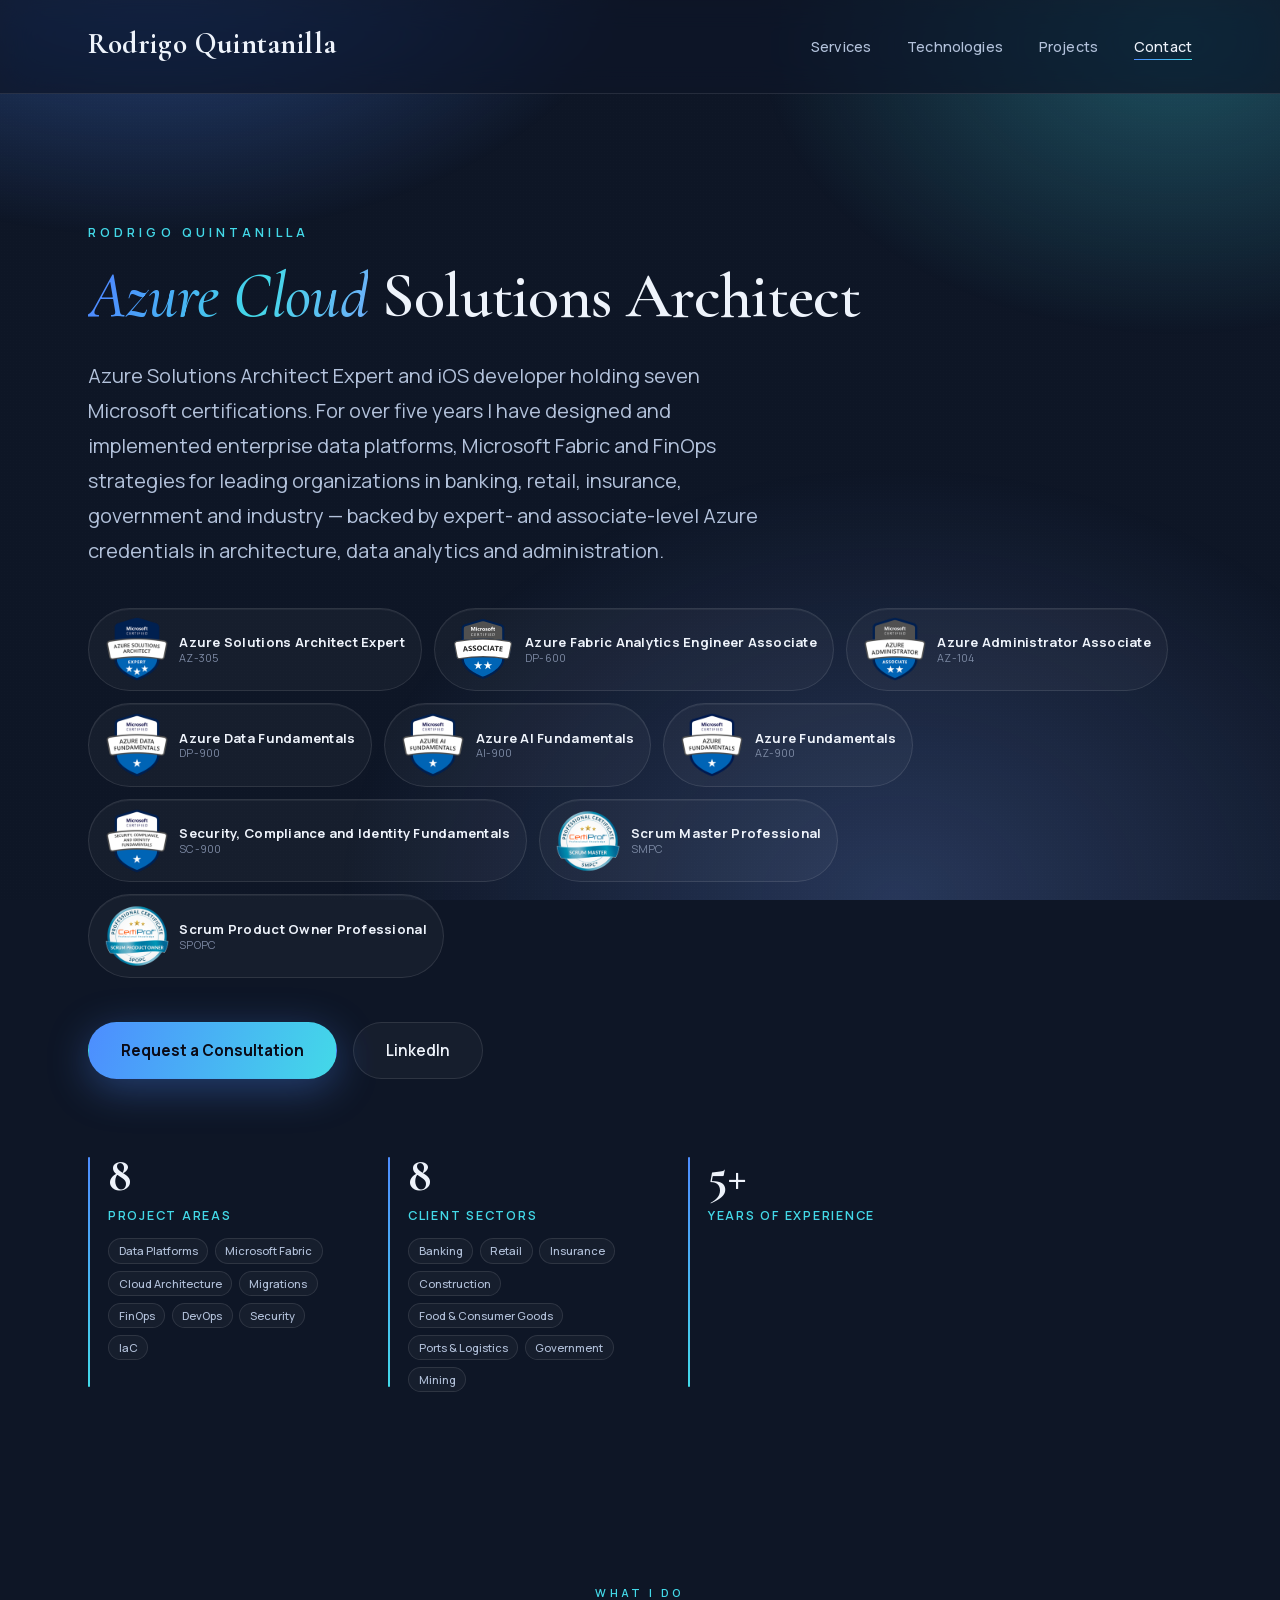
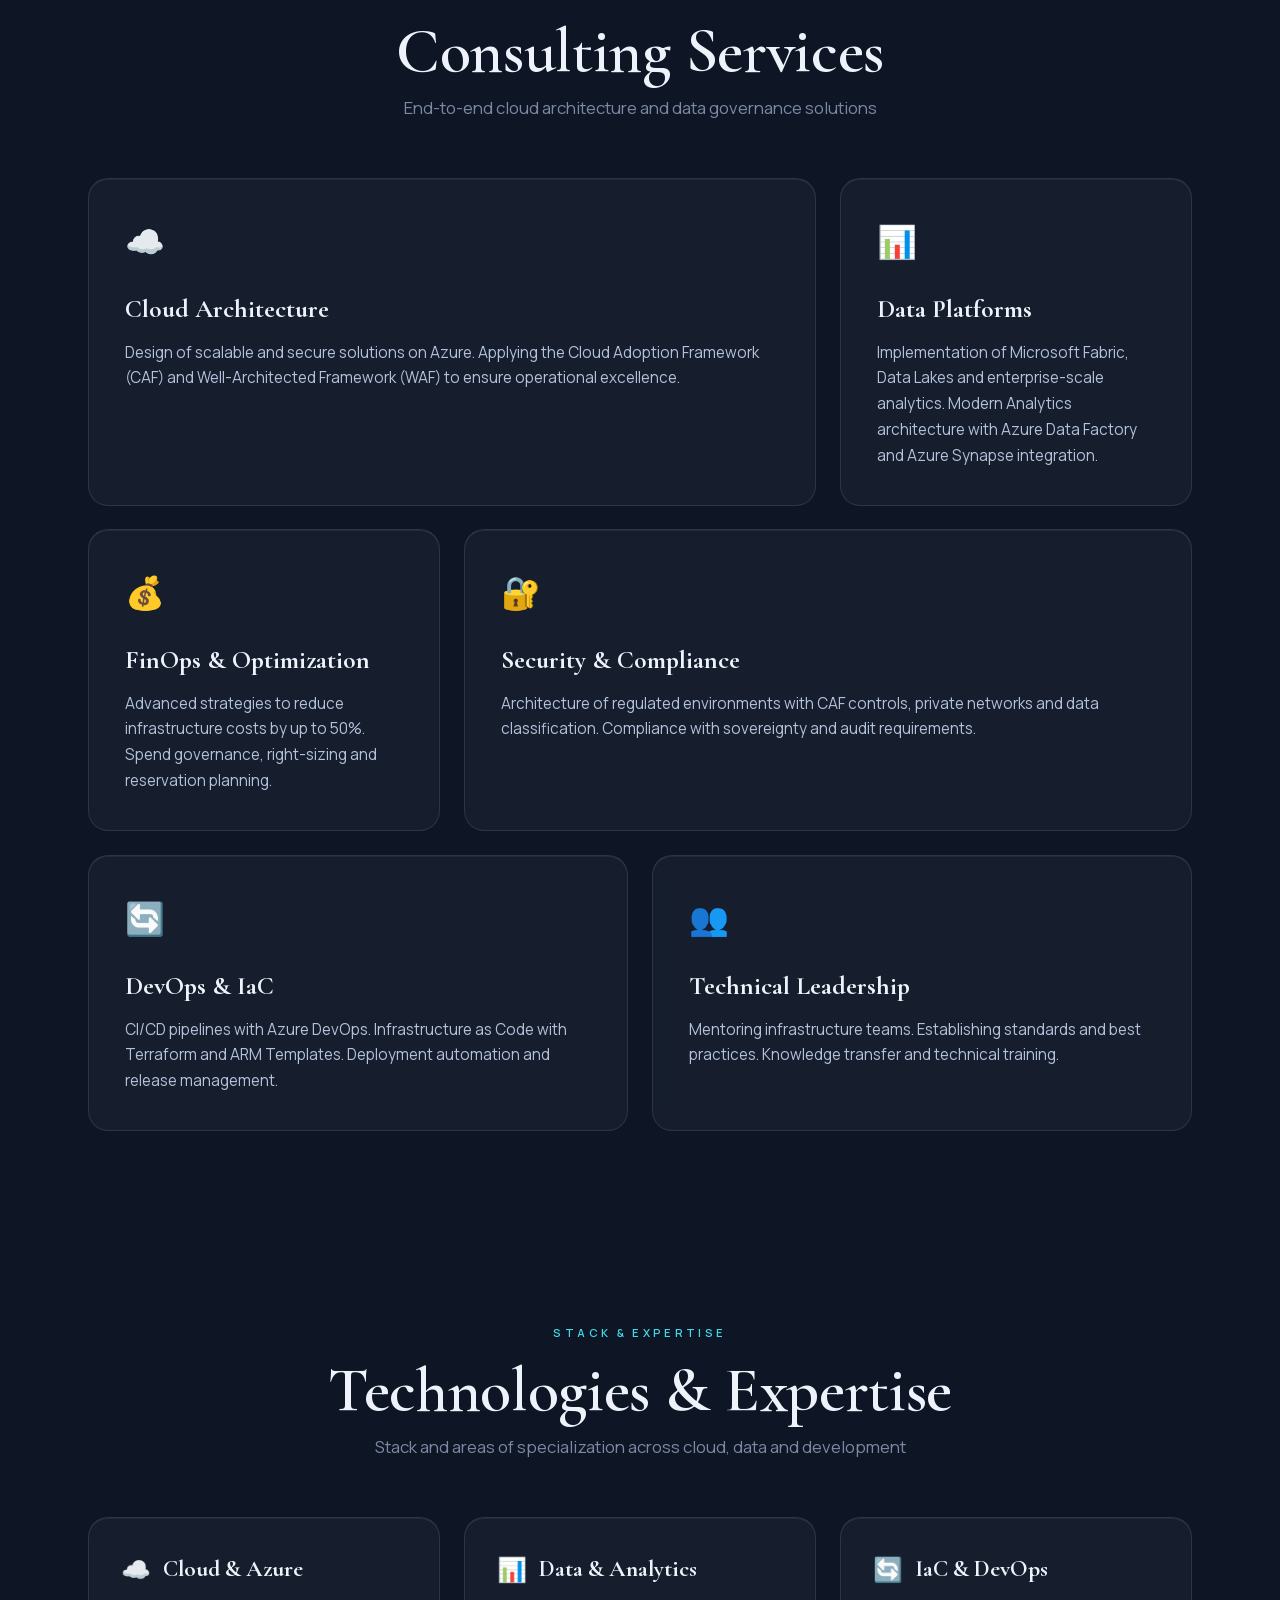
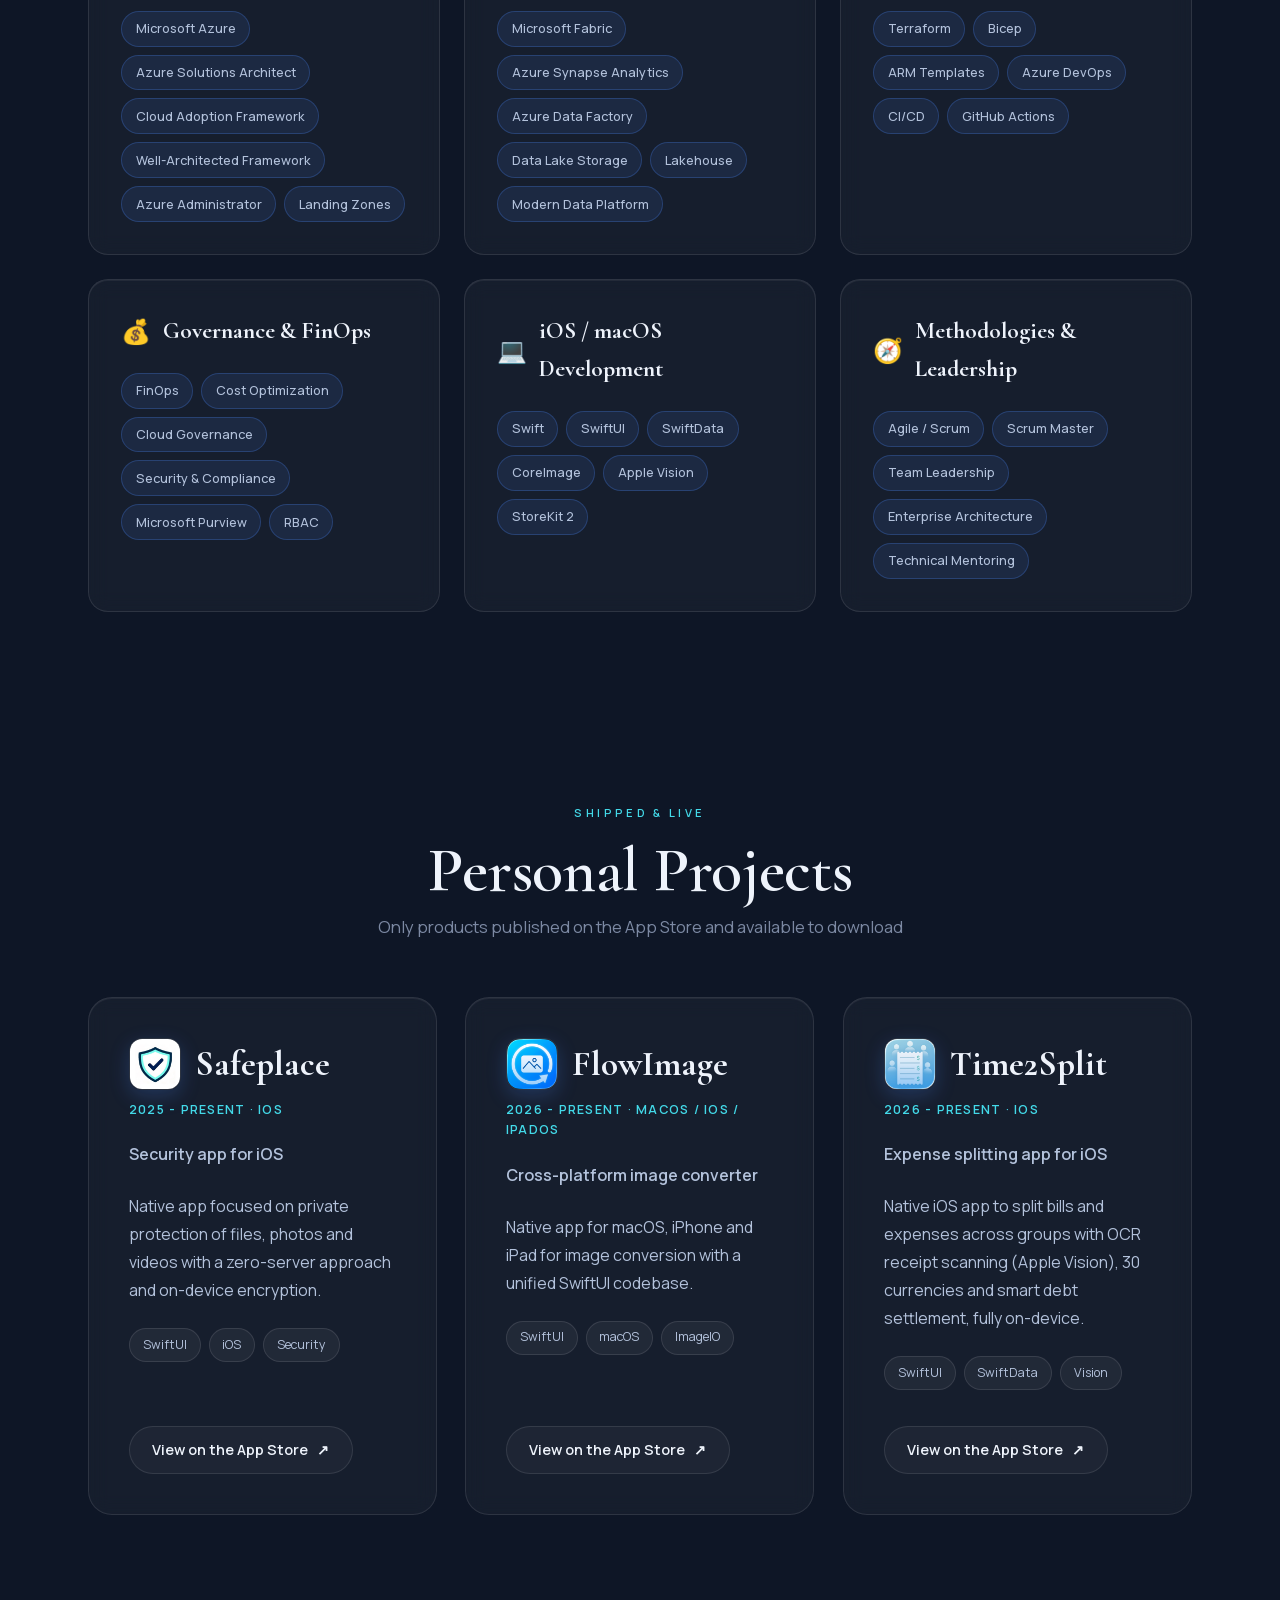
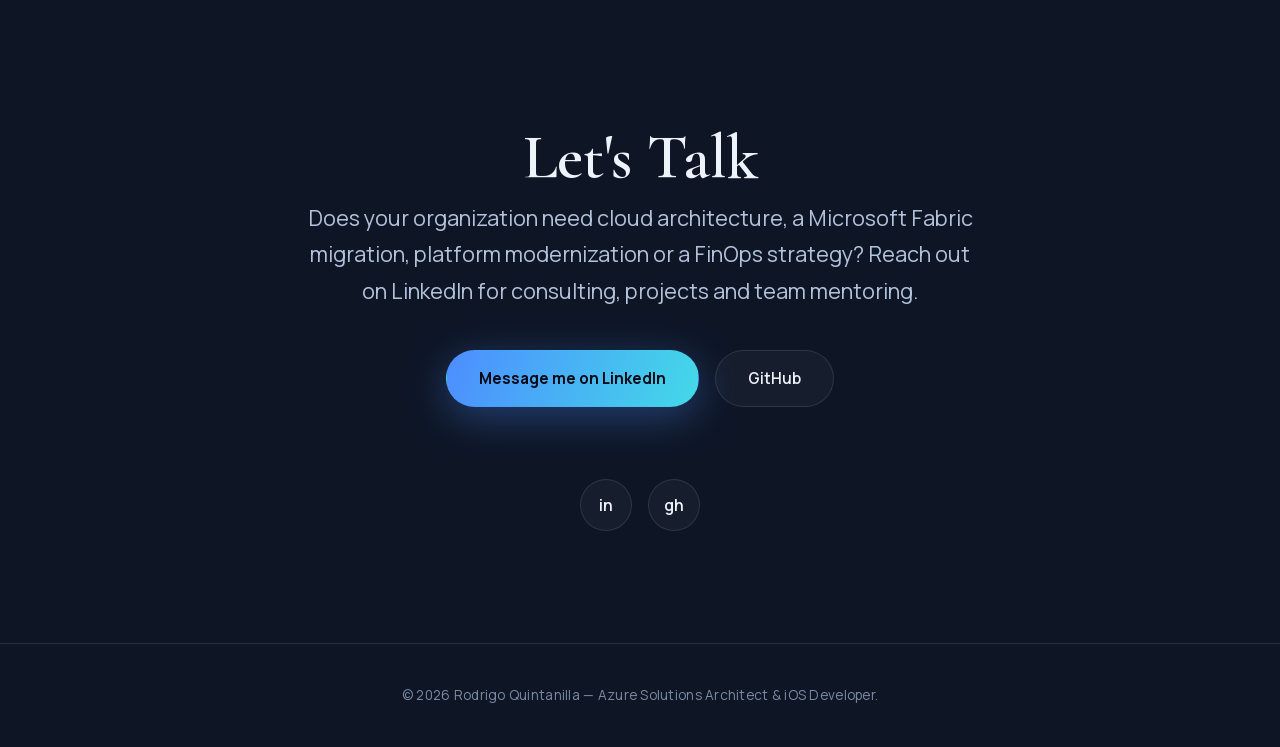
==== docs/index.html @ 4344b15f "Fase 0: sitio a docs/, canonical, OG/Twitter en inglés, favicon, theme-color, JSON-LD Person, robots" ====
<!DOCTYPE html>
<html lang="en">
<head>
    <meta charset="UTF-8">
    <meta name="viewport" content="width=device-width, initial-scale=1.0">
    <title>Rodrigo Quintanilla | Azure Solutions Architect &amp; iOS Developer</title>
    <meta name="description" content="Rodrigo Quintanilla — Azure Solutions Architect Expert. Enterprise data platforms, Microsoft Fabric migrations, FinOps and cloud governance for banking, retail, insurance and industry.">
    <meta name="author" content="Rodrigo Quintanilla">
    <meta name="robots" content="index, follow">
    <meta name="theme-color" content="#0e1626">
    <link rel="canonical" href="https://rodriqe.github.io/portfolio/">
    <link rel="icon" href="assets/img/favicon.svg" type="image/svg+xml">
    <link rel="apple-touch-icon" href="assets/img/apple-touch-icon.png">

    <!-- Open Graph / LinkedIn -->
    <meta property="og:type" content="profile">
    <meta property="og:url" content="https://rodriqe.github.io/portfolio/">
    <meta property="og:site_name" content="Rodrigo Quintanilla">
    <meta property="og:title" content="Rodrigo Quintanilla — Azure Solutions Architect &amp; iOS Developer">
    <meta property="og:description" content="Azure Solutions Architect Expert · Microsoft Fabric · FinOps. Enterprise data platforms and cloud strategy for banking, retail, insurance and industry.">
    <meta property="og:image" content="https://rodriqe.github.io/portfolio/assets/img/og-preview.jpg">
    <meta property="og:image:width" content="1200">
    <meta property="og:image:height" content="630">
    <meta property="og:image:alt" content="Rodrigo Quintanilla — Azure Solutions Architect">
    <meta property="og:locale" content="en_US">
    <meta property="og:locale:alternate" content="es_CL">

    <!-- Twitter / X -->
    <meta name="twitter:card" content="summary_large_image">
    <meta name="twitter:title" content="Rodrigo Quintanilla — Azure Solutions Architect &amp; iOS Developer">
    <meta name="twitter:description" content="Azure Solutions Architect Expert · Microsoft Fabric · FinOps.">
    <meta name="twitter:image" content="https://rodriqe.github.io/portfolio/assets/img/og-preview.jpg">

    <!-- Fuentes auto-hospedadas (sin dependencia de Google Fonts) -->
    <link rel="preload" href="assets/fonts/Manrope-400.woff2" as="font" type="font/woff2" crossorigin>
    <link rel="preload" href="assets/fonts/CormorantGaramond-600.woff2" as="font" type="font/woff2" crossorigin>
    <link rel="stylesheet" href="assets/css/fonts.css">
    <link rel="stylesheet" href="assets/css/styles.css">

    <script type="application/ld+json">
    {
      "@context": "https://schema.org",
      "@type": "Person",
      "name": "Rodrigo Quintanilla",
      "url": "https://rodriqe.github.io/portfolio/",
      "image": "https://rodriqe.github.io/portfolio/assets/img/og-preview.jpg",
      "jobTitle": "Azure Solutions Architect",
      "description": "Azure Solutions Architect Expert and iOS developer. Enterprise data platforms, Microsoft Fabric, FinOps and cloud governance.",
      "address": { "@type": "PostalAddress", "addressLocality": "Santiago", "addressCountry": "CL" },
      "knowsAbout": ["Microsoft Azure", "Microsoft Fabric", "Power BI", "FinOps", "Cloud Architecture", "Infrastructure as Code", "Swift", "SwiftUI"],
      "hasCredential": [
        { "@type": "EducationalOccupationalCredential", "name": "Microsoft Certified: Azure Solutions Architect Expert", "credentialCategory": "certification" },
        { "@type": "EducationalOccupationalCredential", "name": "Microsoft Certified: Fabric Analytics Engineer Associate", "credentialCategory": "certification" },
        { "@type": "EducationalOccupationalCredential", "name": "Microsoft Certified: Azure Administrator Associate", "credentialCategory": "certification" }
      ],
      "sameAs": [
        "https://www.linkedin.com/in/rigoqe/",
        "https://github.com/Rodriqe",
        "https://apps.apple.com/us/app/safeplace-vault/id6761115917",
        "https://apps.apple.com/us/app/flowimagemac/id6761324168",
        "https://apps.apple.com/us/app/time2split/id6761983454"
      ]
    }
    </script>
</head>
<body>
    <a href="#services" class="skip-link">Skip to main content</a>
    <!-- Navigation -->
    <header>
        <div class="container">
            <nav aria-label="Main navigation">
                <a href="#" class="logo">Rodrigo Quintanilla</a>
                <ul>
                    <li><a href="#services">Services</a></li>
                    <li><a href="#tech">Technologies</a></li>
                    <li><a href="#projects">Projects</a></li>
                    <li><a href="#contact">Contact</a></li>
                </ul>
            </nav>
        </div>
    </header>

    <!-- Hero Section -->
    <section class="hero">
        <div class="container hero-grid">
            <div class="hero-content fade-in">
                <p class="hero-eyebrow">Rodrigo Quintanilla</p>
                <h1>
                    <span class="highlight">Azure Cloud</span> Solutions Architect
                </h1>
                <p class="hero-description">
                    Azure Solutions Architect Expert and iOS developer holding <span id="certCount">seven</span> Microsoft certifications. For over five years I have designed and implemented enterprise data platforms, Microsoft Fabric and FinOps strategies for leading organizations in banking, retail, insurance, government and industry &mdash; backed by expert- and associate-level Azure credentials in architecture, data analytics and administration.
                </p>
                <div class="hero-certs" id="heroCerts" aria-label="Microsoft certifications">
                    <!-- Generado por JavaScript desde config.js -->
                </div>
                <div class="cta-buttons">
                    <a href="#contact" class="btn btn-primary">Request a Consultation</a>
                    <a href="https://www.linkedin.com/in/rigoqe/" class="btn btn-secondary" target="_blank" rel="noopener noreferrer">LinkedIn</a>
                </div>
                <div class="stats">
                    <div class="stat">
                        <div class="stat-number">8</div>
                        <div class="stat-label">Project Areas</div>
                        <div class="stat-chips">
                            <span>Data Platforms</span>
                            <span>Microsoft Fabric</span>
                            <span>Cloud Architecture</span>
                            <span>Migrations</span>
                            <span>FinOps</span>
                            <span>DevOps</span>
                            <span>Security</span>
                            <span>IaC</span>
                        </div>
                    </div>
                    <div class="stat">
                        <div class="stat-number">8</div>
                        <div class="stat-label">Client Sectors</div>
                        <div class="stat-chips">
                            <span>Banking</span>
                            <span>Retail</span>
                            <span>Insurance</span>
                            <span>Construction</span>
                            <span>Food &amp; Consumer Goods</span>
                            <span>Ports &amp; Logistics</span>
                            <span>Government</span>
                            <span>Mining</span>
                        </div>
                    </div>
                    <div class="stat">
                        <div class="stat-number">5+</div>
                        <div class="stat-label">Years of Experience</div>
                    </div>
                </div>
            </div>
        </div>
    </section>

    <!-- Services Section -->
    <section class="services" id="services">
        <div class="container">
            <span class="section-eyebrow">What I do</span>
            <h2 class="section-title">Consulting Services</h2>
            <p class="section-subtitle">End-to-end cloud architecture and data governance solutions</p>
            
            <div class="services-grid" id="servicesGrid">
                <!-- Generado por JavaScript desde config.json -->
            </div>
        </div>
    </section>

    <!-- Tech Stack Section -->
    <section class="tech" id="tech">
        <div class="container">
            <span class="section-eyebrow">Stack &amp; expertise</span>
            <h2 class="section-title">Technologies &amp; Expertise</h2>
            <p class="section-subtitle">Stack and areas of specialization across cloud, data and development</p>

            <div class="tech-grid" id="techGrid">
                <!-- Generado por JavaScript desde config.js -->
            </div>
        </div>
    </section>

    <!-- Projects Section -->
    <section class="projects" id="projects">
        <div class="container">
            <span class="section-eyebrow">Shipped &amp; live</span>
            <h2 class="section-title">Personal Projects</h2>
            <p class="section-subtitle">Only products published on the App Store and available to download</p>
            
            <div class="projects-grid" id="projectsGrid">
                <!-- Generado por JavaScript desde config.json -->
            </div>
        </div>
    </section>

    <!-- Contact Section -->
    <section class="contact" id="contact">
        <div class="container">
            <div class="contact-content fade-in">
                <h2 class="section-title">Let's Talk</h2>
                <p>
                    Does your organization need cloud architecture, a Microsoft Fabric migration, platform modernization or a FinOps strategy? Reach out on LinkedIn for consulting, projects and team mentoring.
                </p>
                <div class="cta-buttons contact-actions">
                    <a href="https://www.linkedin.com/in/rigoqe/" class="btn btn-primary" target="_blank" rel="noopener noreferrer">Message me on LinkedIn</a>
                    <a href="https://github.com/Rodriqe" class="btn btn-secondary" target="_blank" rel="noopener noreferrer">GitHub</a>
                </div>
                <div class="social-links">
                    <a href="https://www.linkedin.com/in/rigoqe/" class="social-link" title="LinkedIn" aria-label="LinkedIn profile" target="_blank" rel="noopener noreferrer">in</a>
                    <a href="https://github.com/Rodriqe" class="social-link" title="GitHub" aria-label="GitHub profile" target="_blank" rel="noopener noreferrer">gh</a>
                </div>
            </div>
        </div>
    </section>

    <!-- Footer -->
    <footer>
        <div class="container">
            <p>&copy; 2026 Rodrigo Quintanilla — Azure Solutions Architect &amp; iOS Developer.</p>
        </div>
    </footer>

    <script src="assets/js/config.js"></script>
    <script src="assets/js/main.js"></script>
</body>
</html>
---- docs/assets/css/fonts.css ----
/* Fuentes auto-hospedadas (subset latin) — generadas desde Google Fonts */
@font-face{font-family:'Cormorant Garamond';font-style:normal;font-weight:400;font-display:swap;src:url('../fonts/CormorantGaramond-400.woff2') format('woff2');unicode-range:U+0000-00FF,U+0131,U+0152-0153,U+02BB-02BC,U+02C6,U+02DA,U+02DC,U+0304,U+0308,U+0329,U+2000-206F,U+20AC,U+2122,U+2191,U+2193,U+2212,U+2215,U+FEFF,U+FFFD;}
@font-face{font-family:'Cormorant Garamond';font-style:normal;font-weight:500;font-display:swap;src:url('../fonts/CormorantGaramond-500.woff2') format('woff2');unicode-range:U+0000-00FF,U+0131,U+0152-0153,U+02BB-02BC,U+02C6,U+02DA,U+02DC,U+0304,U+0308,U+0329,U+2000-206F,U+20AC,U+2122,U+2191,U+2193,U+2212,U+2215,U+FEFF,U+FFFD;}
@font-face{font-family:'Cormorant Garamond';font-style:normal;font-weight:600;font-display:swap;src:url('../fonts/CormorantGaramond-600.woff2') format('woff2');unicode-range:U+0000-00FF,U+0131,U+0152-0153,U+02BB-02BC,U+02C6,U+02DA,U+02DC,U+0304,U+0308,U+0329,U+2000-206F,U+20AC,U+2122,U+2191,U+2193,U+2212,U+2215,U+FEFF,U+FFFD;}
@font-face{font-family:'Cormorant Garamond';font-style:normal;font-weight:700;font-display:swap;src:url('../fonts/CormorantGaramond-700.woff2') format('woff2');unicode-range:U+0000-00FF,U+0131,U+0152-0153,U+02BB-02BC,U+02C6,U+02DA,U+02DC,U+0304,U+0308,U+0329,U+2000-206F,U+20AC,U+2122,U+2191,U+2193,U+2212,U+2215,U+FEFF,U+FFFD;}
@font-face{font-family:'Manrope';font-style:normal;font-weight:400;font-display:swap;src:url('../fonts/Manrope-400.woff2') format('woff2');unicode-range:U+0000-00FF,U+0131,U+0152-0153,U+02BB-02BC,U+02C6,U+02DA,U+02DC,U+0304,U+0308,U+0329,U+2000-206F,U+20AC,U+2122,U+2191,U+2193,U+2212,U+2215,U+FEFF,U+FFFD;}
@font-face{font-family:'Manrope';font-style:normal;font-weight:500;font-display:swap;src:url('../fonts/Manrope-500.woff2') format('woff2');unicode-range:U+0000-00FF,U+0131,U+0152-0153,U+02BB-02BC,U+02C6,U+02DA,U+02DC,U+0304,U+0308,U+0329,U+2000-206F,U+20AC,U+2122,U+2191,U+2193,U+2212,U+2215,U+FEFF,U+FFFD;}
@font-face{font-family:'Manrope';font-style:normal;font-weight:600;font-display:swap;src:url('../fonts/Manrope-600.woff2') format('woff2');unicode-range:U+0000-00FF,U+0131,U+0152-0153,U+02BB-02BC,U+02C6,U+02DA,U+02DC,U+0304,U+0308,U+0329,U+2000-206F,U+20AC,U+2122,U+2191,U+2193,U+2212,U+2215,U+FEFF,U+FFFD;}
@font-face{font-family:'Manrope';font-style:normal;font-weight:700;font-display:swap;src:url('../fonts/Manrope-700.woff2') format('woff2');unicode-range:U+0000-00FF,U+0131,U+0152-0153,U+02BB-02BC,U+02C6,U+02DA,U+02DC,U+0304,U+0308,U+0329,U+2000-206F,U+20AC,U+2122,U+2191,U+2193,U+2212,U+2215,U+FEFF,U+FFFD;}
@font-face{font-family:'Cormorant Garamond';font-style:italic;font-weight:500;font-display:swap;src:url('../fonts/CormorantGaramond-500-italic.woff2') format('woff2');unicode-range:U+0000-00FF,U+0131,U+0152-0153,U+02BB-02BC,U+02C6,U+02DA,U+02DC,U+0304,U+0308,U+0329,U+2000-206F,U+20AC,U+2122,U+2191,U+2193,U+2212,U+2215,U+FEFF,U+FFFD;}
---- docs/assets/css/styles.css ----
/* ============================================
   REFINED DARK · "AURORA" — Portfolio
   Deep near-black · elegant serif display · aurora gradients
   ============================================ */

:root {
    --bg: #0e1626;
    --bg-2: #16243d;
    --surface: rgba(255, 255, 255, 0.035);
    --surface-2: rgba(255, 255, 255, 0.06);
    --border: rgba(255, 255, 255, 0.10);
    --border-glow: rgba(77, 141, 255, 0.45);

    --text: #eef3fb;
    --text-soft: #b3c2db;
    --muted: #7c89a3;

    --violet: #4d8dff;
    --cyan: #43d9e8;
    --magenta: #7aa2ff;

    --maxw: 1160px;
}

* {
    margin: 0;
    padding: 0;
    box-sizing: border-box;
}

html {
    scroll-behavior: smooth;
}

body {
    font-family: 'Manrope', 'Segoe UI', sans-serif;
    background: var(--bg);
    color: var(--text);
    line-height: 1.65;
    overflow-x: hidden;
    -webkit-font-smoothing: antialiased;
    text-rendering: optimizeLegibility;
}

/* Aurora atmosphere */
body::before {
    content: '';
    position: fixed;
    inset: 0;
    z-index: 0;
    pointer-events: none;
    background:
        radial-gradient(800px 500px at 12% -8%, color-mix(in srgb, var(--violet) 45%, transparent), transparent 62%),
        radial-gradient(700px 500px at 92% 4%, color-mix(in srgb, var(--cyan) 30%, transparent), transparent 60%),
        radial-gradient(900px 700px at 70% 100%, color-mix(in srgb, var(--magenta) 24%, transparent), transparent 62%);
}

body::after {
    content: '';
    position: fixed;
    inset: 0;
    z-index: 0;
    pointer-events: none;
    opacity: 0.5;
    background-image: radial-gradient(rgba(255, 255, 255, 0.025) 0.5px, transparent 0.5px);
    background-size: 3px 3px;
}

.container {
    position: relative;
    z-index: 2;
    max-width: var(--maxw);
    margin: 0 auto;
    padding: 0 28px;
}

::selection {
    background: color-mix(in srgb, var(--violet) 40%, transparent);
    color: #fff;
}

.skip-link {
    position: absolute;
    top: -56px;
    left: 16px;
    z-index: 200;
    background: var(--text);
    color: var(--bg);
    padding: 12px 16px;
    border-radius: 8px;
    text-decoration: none;
    font-weight: 700;
    font-size: 0.85rem;
}

.skip-link:focus {
    top: 16px;
}

:focus-visible {
    outline: 2px solid var(--cyan);
    outline-offset: 3px;
}

/* ============================================
   HEADER & NAVIGATION
   ============================================ */

header {
    position: sticky;
    top: 0;
    z-index: 100;
    background: color-mix(in srgb, var(--bg) 72%, transparent);
    -webkit-backdrop-filter: blur(16px) saturate(140%);
    backdrop-filter: blur(16px) saturate(140%);
    border-bottom: 1px solid var(--border);
}

nav {
    display: flex;
    justify-content: space-between;
    align-items: center;
    flex-wrap: wrap;
    gap: 0.75rem 2rem;
    padding: 1.25rem 0;
}

.logo {
    font-family: 'Cormorant Garamond', Georgia, serif;
    font-size: 1.85rem;
    font-weight: 700;
    color: var(--text);
    text-decoration: none;
    letter-spacing: 0.02em;
}

nav ul {
    display: flex;
    flex-wrap: wrap;
    list-style: none;
    gap: 2.25rem;
}

nav a {
    color: var(--text-soft);
    text-decoration: none;
    font-size: 0.9rem;
    font-weight: 500;
    letter-spacing: 0.01em;
    transition: color 0.25s ease;
    position: relative;
    padding-bottom: 4px;
}

nav a::after {
    content: '';
    position: absolute;
    left: 0;
    bottom: 0;
    width: 0;
    height: 1.5px;
    background: linear-gradient(90deg, var(--violet), var(--cyan));
    transition: width 0.3s ease;
}

nav a:hover {
    color: var(--text);
}

nav a:hover::after {
    width: 100%;
}

/* ============================================
   HERO SECTION
   ============================================ */

.hero {
    padding: 8rem 0 6rem;
}

.hero-grid {
    display: grid;
    grid-template-columns: 1fr;
    gap: 3rem;
}

.hero-content h1 {
    font-family: 'Cormorant Garamond', Georgia, serif;
    font-size: clamp(2rem, 5vw, 4rem);
    line-height: 1.04;
    margin-bottom: 1.75rem;
    font-weight: 600;
    letter-spacing: -0.01em;
    text-wrap: balance;
}

.hero-eyebrow {
    font-family: 'Manrope', sans-serif;
    font-size: 0.8rem;
    font-weight: 600;
    letter-spacing: 0.32em;
    text-transform: uppercase;
    color: var(--cyan);
    margin-bottom: 1.25rem;
}

.hero-content h1 .highlight {
    font-style: italic;
    font-weight: 500;
    background: linear-gradient(110deg, var(--violet) 10%, var(--cyan) 60%, var(--magenta) 110%);
    -webkit-background-clip: text;
    -webkit-text-fill-color: transparent;
    background-clip: text;
}

.hero-description {
    font-size: clamp(1.05rem, 1.8vw, 1.25rem);
    color: var(--text-soft);
    margin-bottom: 2.5rem;
    line-height: 1.75;
    max-width: 58ch;
    font-weight: 400;
}

.cta-buttons {
    display: flex;
    gap: 1rem;
    margin-bottom: 4.5rem;
    flex-wrap: wrap;
}

.btn {
    padding: 0.95rem 2rem;
    border-radius: 999px;
    text-decoration: none;
    font-weight: 600;
    font-size: 0.95rem;
    cursor: pointer;
    transition: all 0.3s ease;
    display: inline-flex;
    align-items: center;
    gap: 0.5rem;
    border: 1px solid transparent;
}

.btn-primary {
    background: linear-gradient(110deg, var(--violet), var(--cyan));
    color: #0a0a16;
    font-weight: 700;
    box-shadow: 0 10px 40px color-mix(in srgb, var(--violet) 35%, transparent);
}

.btn-primary:hover {
    transform: translateY(-2px);
    box-shadow: 0 14px 50px color-mix(in srgb, var(--cyan) 40%, transparent);
}

.btn:active {
    transform: translateY(0) scale(0.97);
}

.btn-secondary {
    background: var(--surface);
    border-color: var(--border);
    color: var(--text);
    -webkit-backdrop-filter: blur(8px);
    backdrop-filter: blur(8px);
}

.btn-secondary:hover {
    border-color: var(--border-glow);
    background: var(--surface-2);
    transform: translateY(-2px);
}

.stats {
    display: grid;
    grid-template-columns: repeat(3, minmax(0, 260px));
    gap: 2.5rem;
}

.stat {
    position: relative;
    padding-left: 1.25rem;
}

.stat::before {
    content: '';
    position: absolute;
    left: 0;
    top: 0.35rem;
    bottom: 0.35rem;
    width: 2px;
    border-radius: 2px;
    background: linear-gradient(var(--violet), var(--cyan));
}

.stat-number {
    font-family: 'Cormorant Garamond', Georgia, serif;
    font-size: 3rem;
    font-weight: 700;
    color: var(--text);
    line-height: 1;
    margin-bottom: 0.4rem;
}

.stat-label {
    font-size: 0.78rem;
    font-weight: 600;
    text-transform: uppercase;
    letter-spacing: 0.14em;
    color: var(--cyan);
    margin-bottom: 0.75rem;
}

.stat-chips {
    display: flex;
    flex-wrap: wrap;
    gap: 0.4rem;
}

.stat-chips span {
    font-size: 0.7rem;
    font-weight: 500;
    color: var(--text-soft);
    padding: 0.25rem 0.6rem;
    background: var(--surface);
    border: 1px solid var(--border);
    border-radius: 999px;
    line-height: 1.4;
    white-space: nowrap;
}

/* ============================================
   SECTION TITLES
   ============================================ */

.section-title {
    font-family: 'Cormorant Garamond', Georgia, serif;
    font-size: clamp(2.4rem, 5.5vw, 4rem);
    font-weight: 600;
    letter-spacing: -0.005em;
    line-height: 1.05;
    margin-bottom: 0.6rem;
    text-align: center;
}

.section-subtitle {
    text-align: center;
    color: var(--muted);
    margin-bottom: 3.5rem;
    font-size: 1.05rem;
    max-width: 56ch;
    margin-left: auto;
    margin-right: auto;
}

/* ============================================
   SERVICES SECTION
   ============================================ */

.services {
    padding: 6rem 0;
}

.services-grid {
    display: grid;
    grid-template-columns: repeat(auto-fit, minmax(300px, 1fr));
    gap: 1.5rem;
}

/* Asymmetric bento on wide screens — breaks the generic 3-column grid */
@media (min-width: 992px) {
    .services-grid {
        grid-template-columns: repeat(6, 1fr);
    }

    .service-card {
        grid-column: span 3;
    }

    .service-card:nth-child(1) {
        grid-column: span 4;
    }

    .service-card:nth-child(2) {
        grid-column: span 2;
    }

    .service-card:nth-child(3) {
        grid-column: span 2;
    }

    .service-card:nth-child(4) {
        grid-column: span 4;
    }

    .service-card:nth-child(5) {
        grid-column: span 3;
    }

    .service-card:nth-child(6) {
        grid-column: span 3;
    }
}

.service-card {
    position: relative;
    background: var(--surface);
    border: 1px solid var(--border);
    border-radius: 1.25rem;
    padding: 2.25rem;
    -webkit-backdrop-filter: blur(10px);
    backdrop-filter: blur(10px);
    transition: all 0.35s ease;
    overflow: hidden;
}

.service-card::before {
    content: '';
    position: absolute;
    inset: 0;
    border-radius: inherit;
    padding: 1px;
    background: linear-gradient(140deg, color-mix(in srgb, var(--violet) 50%, transparent), transparent 40%, transparent 60%, color-mix(in srgb, var(--cyan) 40%, transparent));
    -webkit-mask: linear-gradient(#000 0 0) content-box, linear-gradient(#000 0 0);
    mask: linear-gradient(#000 0 0) content-box, linear-gradient(#000 0 0);
    -webkit-mask-composite: xor;
    mask-composite: exclude;
    opacity: 0;
    transition: opacity 0.35s ease;
}

.service-card:hover {
    transform: translateY(-6px);
    background: var(--surface-2);
}

.service-card:hover::before {
    opacity: 1;
}

.service-icon {
    font-size: 2rem;
    margin-bottom: 1.25rem;
}

.service-card h3 {
    font-family: 'Cormorant Garamond', Georgia, serif;
    font-size: 1.6rem;
    font-weight: 700;
    margin-bottom: 0.6rem;
}

.service-card p {
    color: var(--text-soft);
    font-size: 0.95rem;
    line-height: 1.7;
}

/* ============================================
   TECH STACK SECTION
   ============================================ */

.tech {
    padding: 6rem 0;
}

.tech-grid {
    display: grid;
    grid-template-columns: repeat(auto-fit, minmax(300px, 1fr));
    gap: 1.5rem;
}

.tech-card {
    background: var(--surface);
    border: 1px solid var(--border);
    border-radius: 1.25rem;
    padding: 2rem;
    -webkit-backdrop-filter: blur(10px);
    backdrop-filter: blur(10px);
    transition: all 0.35s ease;
}

.tech-card:hover {
    border-color: var(--border-glow);
    transform: translateY(-4px);
}

.tech-card-header {
    display: flex;
    align-items: center;
    gap: 0.75rem;
    margin-bottom: 1.4rem;
}

.tech-icon {
    font-size: 1.5rem;
    line-height: 1;
}

.tech-card-header h3 {
    font-family: 'Cormorant Garamond', Georgia, serif;
    font-size: 1.45rem;
    font-weight: 700;
    color: var(--text);
}

.tech-pills {
    display: flex;
    flex-wrap: wrap;
    gap: 0.5rem;
}

.tech-pill {
    background: color-mix(in srgb, var(--violet) 10%, transparent);
    color: var(--text-soft);
    padding: 0.4rem 0.85rem;
    border-radius: 999px;
    font-size: 0.8rem;
    font-weight: 500;
    border: 1px solid color-mix(in srgb, var(--violet) 25%, transparent);
    transition: all 0.25s ease;
}

.tech-pill:hover {
    background: color-mix(in srgb, var(--cyan) 14%, transparent);
    border-color: color-mix(in srgb, var(--cyan) 40%, transparent);
    color: var(--text);
}

/* ============================================
   PROJECTS SECTION
   ============================================ */

.projects {
    padding: 6rem 0;
}

.projects-grid {
    display: grid;
    grid-template-columns: repeat(auto-fit, minmax(340px, 1fr));
    gap: 1.75rem;
}

.project-card {
    position: relative;
    display: flex;
    flex-direction: column;
    background: var(--surface);
    border: 1px solid var(--border);
    border-radius: 1.5rem;
    padding: 2.5rem;
    -webkit-backdrop-filter: blur(10px);
    backdrop-filter: blur(10px);
    transition: all 0.35s ease;
    overflow: hidden;
}

.project-card::after {
    content: '';
    position: absolute;
    top: -40%;
    right: -30%;
    width: 320px;
    height: 320px;
    background: radial-gradient(circle, color-mix(in srgb, var(--violet) 18%, transparent), transparent 65%);
    opacity: 0;
    transition: opacity 0.4s ease;
    pointer-events: none;
}

.project-card:hover {
    transform: translateY(-6px);
    border-color: var(--border-glow);
}

.project-card:hover::after {
    opacity: 1;
}

.project-header {
    position: relative;
    z-index: 1;
    margin-bottom: 0.6rem;
    display: flex;
    align-items: center;
    gap: 0.85rem;
}

.project-icon {
    width: 52px;
    height: 52px;
    border-radius: 13px;
    flex-shrink: 0;
    object-fit: cover;
    border: 1px solid var(--border);
    box-shadow: 0 6px 20px color-mix(in srgb, var(--violet) 22%, transparent);
}

.project-header h3 {
    font-family: 'Cormorant Garamond', Georgia, serif;
    font-size: 2.2rem;
    font-weight: 700;
    line-height: 1.05;
    margin-bottom: 0;
}

.project-header p {
    color: var(--text-soft);
    font-size: 1rem;
}

.project-meta {
    position: relative;
    z-index: 1;
    font-size: 0.78rem;
    text-transform: uppercase;
    letter-spacing: 0.1em;
    color: var(--cyan);
    margin-bottom: 1.25rem;
    font-weight: 600;
}

.project-body {
    position: relative;
    z-index: 1;
    display: flex;
    flex-direction: column;
    flex: 1;
}

.project-subtitle {
    color: var(--text);
    font-size: 1.02rem;
    font-weight: 600;
    margin-bottom: 0.6rem;
}

.project-body p {
    color: var(--text-soft);
    font-size: 1rem;
    line-height: 1.75;
    margin-bottom: 1.5rem;
}

.project-tags {
    display: flex;
    flex-wrap: wrap;
    gap: 0.5rem;
    margin-bottom: 1.75rem;
}

.tag {
    background: rgba(255, 255, 255, 0.05);
    color: var(--text-soft);
    padding: 0.35rem 0.8rem;
    border-radius: 999px;
    font-size: 0.78rem;
    border: 1px solid var(--border);
}

.project-actions {
    margin-top: auto;
    padding-top: 0.5rem;
}

.project-link {
    display: inline-flex;
    align-items: center;
    gap: 0.55rem;
    font-size: 0.9rem;
    font-weight: 600;
    color: var(--text);
    text-decoration: none;
    padding: 0.7rem 1.4rem;
    border-radius: 999px;
    border: 1px solid var(--border);
    background: var(--surface);
    transition: all 0.3s ease;
}

.project-link::after {
    content: '\2197';
    transition: transform 0.25s ease;
}

.project-link:hover {
    border-color: var(--cyan);
    background: color-mix(in srgb, var(--cyan) 10%, transparent);
    color: var(--cyan);
}

.project-link:hover::after {
    transform: translate(2px, -2px);
}

/* ============================================
   HERO CERTIFICATIONS (badges)
   ============================================ */

.hero-certs {
    display: flex;
    flex-wrap: wrap;
    gap: 0.75rem;
    margin-bottom: 2.75rem;
}

.cert-chip {
    display: inline-flex;
    align-items: center;
    gap: 0.65rem;
    padding: 0.55rem 1rem;
    background: var(--surface);
    border: 1px solid var(--border);
    border-radius: 999px;
    -webkit-backdrop-filter: blur(8px);
    backdrop-filter: blur(8px);
    transition: all 0.3s ease;
}

.cert-chip:hover {
    transform: translateY(-2px);
    border-color: var(--border-glow);
    background: var(--surface-2);
}

.cert-chip-icon {
    font-size: 1.3rem;
    line-height: 1;
}

.cert-chip-badge {
    width: 64px;
    height: 64px;
    object-fit: contain;
    flex-shrink: 0;
    display: block;
}

.cert-chip-text {
    display: flex;
    flex-direction: column;
    line-height: 1.2;
}

.cert-chip-text strong {
    font-size: 0.82rem;
    font-weight: 700;
    color: var(--text);
    letter-spacing: 0.02em;
}

.cert-chip-text small {
    font-size: 0.68rem;
    color: var(--muted);
    letter-spacing: 0.01em;
}

/* ============================================
   CONTACT SECTION
   ============================================ */

.contact {
    padding: 7rem 0;
    text-align: center;
}

.contact-content {
    max-width: 680px;
    margin: 0 auto;
}

.contact-content p {
    font-size: clamp(1.1rem, 2vw, 1.35rem);
    color: var(--text-soft);
    margin-bottom: 2.5rem;
    line-height: 1.7;
}

.contact-actions {
    justify-content: center;
}

.social-links {
    display: flex;
    justify-content: center;
    gap: 1rem;
    margin: 3rem 0 0;
}

.social-link {
    width: 52px;
    height: 52px;
    display: flex;
    align-items: center;
    justify-content: center;
    background: var(--surface);
    border: 1px solid var(--border);
    border-radius: 50%;
    color: var(--text);
    text-decoration: none;
    transition: all 0.3s ease;
    font-size: 1rem;
    font-weight: 600;
}

.social-link:hover {
    background: linear-gradient(110deg, var(--violet), var(--cyan));
    color: #0a0a16;
    transform: translateY(-4px);
    border-color: transparent;
}

/* ============================================
   FOOTER
   ============================================ */

footer {
    padding: 2.5rem 0;
    border-top: 1px solid var(--border);
    text-align: center;
    color: var(--muted);
    font-size: 0.85rem;
    letter-spacing: 0.02em;
}

/* ============================================
   ANIMATIONS
   ============================================ */

.fade-in {
    opacity: 0;
    animation: fadeInUp 0.9s cubic-bezier(0.22, 1, 0.36, 1) forwards;
    will-change: transform, opacity, filter;
}

@keyframes fadeInUp {
    from {
        opacity: 0;
        transform: translateY(36px);
        filter: blur(8px);
    }
    to {
        opacity: 1;
        transform: translateY(0);
        filter: blur(0);
    }
}

@media (prefers-reduced-motion: reduce) {
    .fade-in {
        animation: none;
        opacity: 1;
    }

    * {
        scroll-behavior: auto !important;
    }
}

/* ============================================
   RESPONSIVE DESIGN
   ============================================ */

@media (max-width: 900px) {
    nav {
        justify-content: center;
        text-align: center;
    }

    nav ul {
        justify-content: center;
        gap: 1.25rem;
        font-size: 0.85rem;
    }
}

@media (max-width: 768px) {
    .hero {
        padding: 5rem 0 4rem;
    }

    .hero-content h1 {
        max-width: none;
        white-space: normal;
    }

    .cta-buttons {
        flex-direction: column;
        align-items: stretch;
    }

    .btn {
        justify-content: center;
    }

    .services-grid,
    .tech-grid,
    .projects-grid {
        grid-template-columns: 1fr;
    }

    .stats {
        grid-template-columns: 1fr 1fr;
        gap: 1.5rem;
    }

    .cert-chip-badge {
        width: 52px;
        height: 52px;
    }
}

@media (max-width: 480px) {
    .container {
        padding: 0 20px;
    }

    .logo {
        font-size: 1.5rem;
    }

    nav ul {
        gap: 0.85rem 1.1rem;
        font-size: 0.78rem;
    }

    .stats {
        grid-template-columns: 1fr;
    }

    .project-card,
    .service-card {
        padding: 1.85rem;
    }

    .hero-certs {
        gap: 0.6rem;
    }

    .cert-chip {
        padding: 0.45rem 0.8rem;
        gap: 0.5rem;
    }

    .cert-chip-badge {
        width: 44px;
        height: 44px;
    }

    .social-links {
        flex-wrap: wrap;
    }
}

@media (max-width: 360px) {
    .logo {
        font-size: 1.3rem;
    }

    nav ul {
        gap: 0.6rem 0.8rem;
        font-size: 0.72rem;
    }

    .cert-chip-text strong {
        font-size: 0.76rem;
    }
}

/* ============================================
   PREMIUM UPGRADES (taste-skill: redesign + soft)
   ============================================ */

/* Eyebrow tags above section titles — agency-tier spatial rhythm */
.section-eyebrow {
    display: block;
    text-align: center;
    font-size: 0.7rem;
    font-weight: 600;
    letter-spacing: 0.3em;
    text-transform: uppercase;
    color: var(--cyan);
    margin-bottom: 0.9rem;
}

/* Inner edge highlight on glass surfaces — simulates refracted light */
.service-card,
.tech-card,
.project-card,
.cert-chip {
    box-shadow: inset 0 1px 0 rgba(255, 255, 255, 0.06);
}

.service-card:hover,
.project-card:hover {
    box-shadow:
        inset 0 1px 0 rgba(255, 255, 255, 0.10),
        0 18px 50px color-mix(in srgb, var(--violet) 22%, transparent);
}

/* Pressed/active feedback — physical click response */
.project-link:active,
.social-link:active,
.cert-chip:active {
    transform: translateY(0) scale(0.97);
}

/* Active navigation indicator (scrollspy) */
nav a.active {
    color: var(--text);
}

nav a.active::after {
    width: 100%;
}

@media (prefers-reduced-motion: reduce) {
    .service-card,
    .tech-card,
    .project-card,
    .cert-chip,
    .btn {
        transition: none;
    }
}
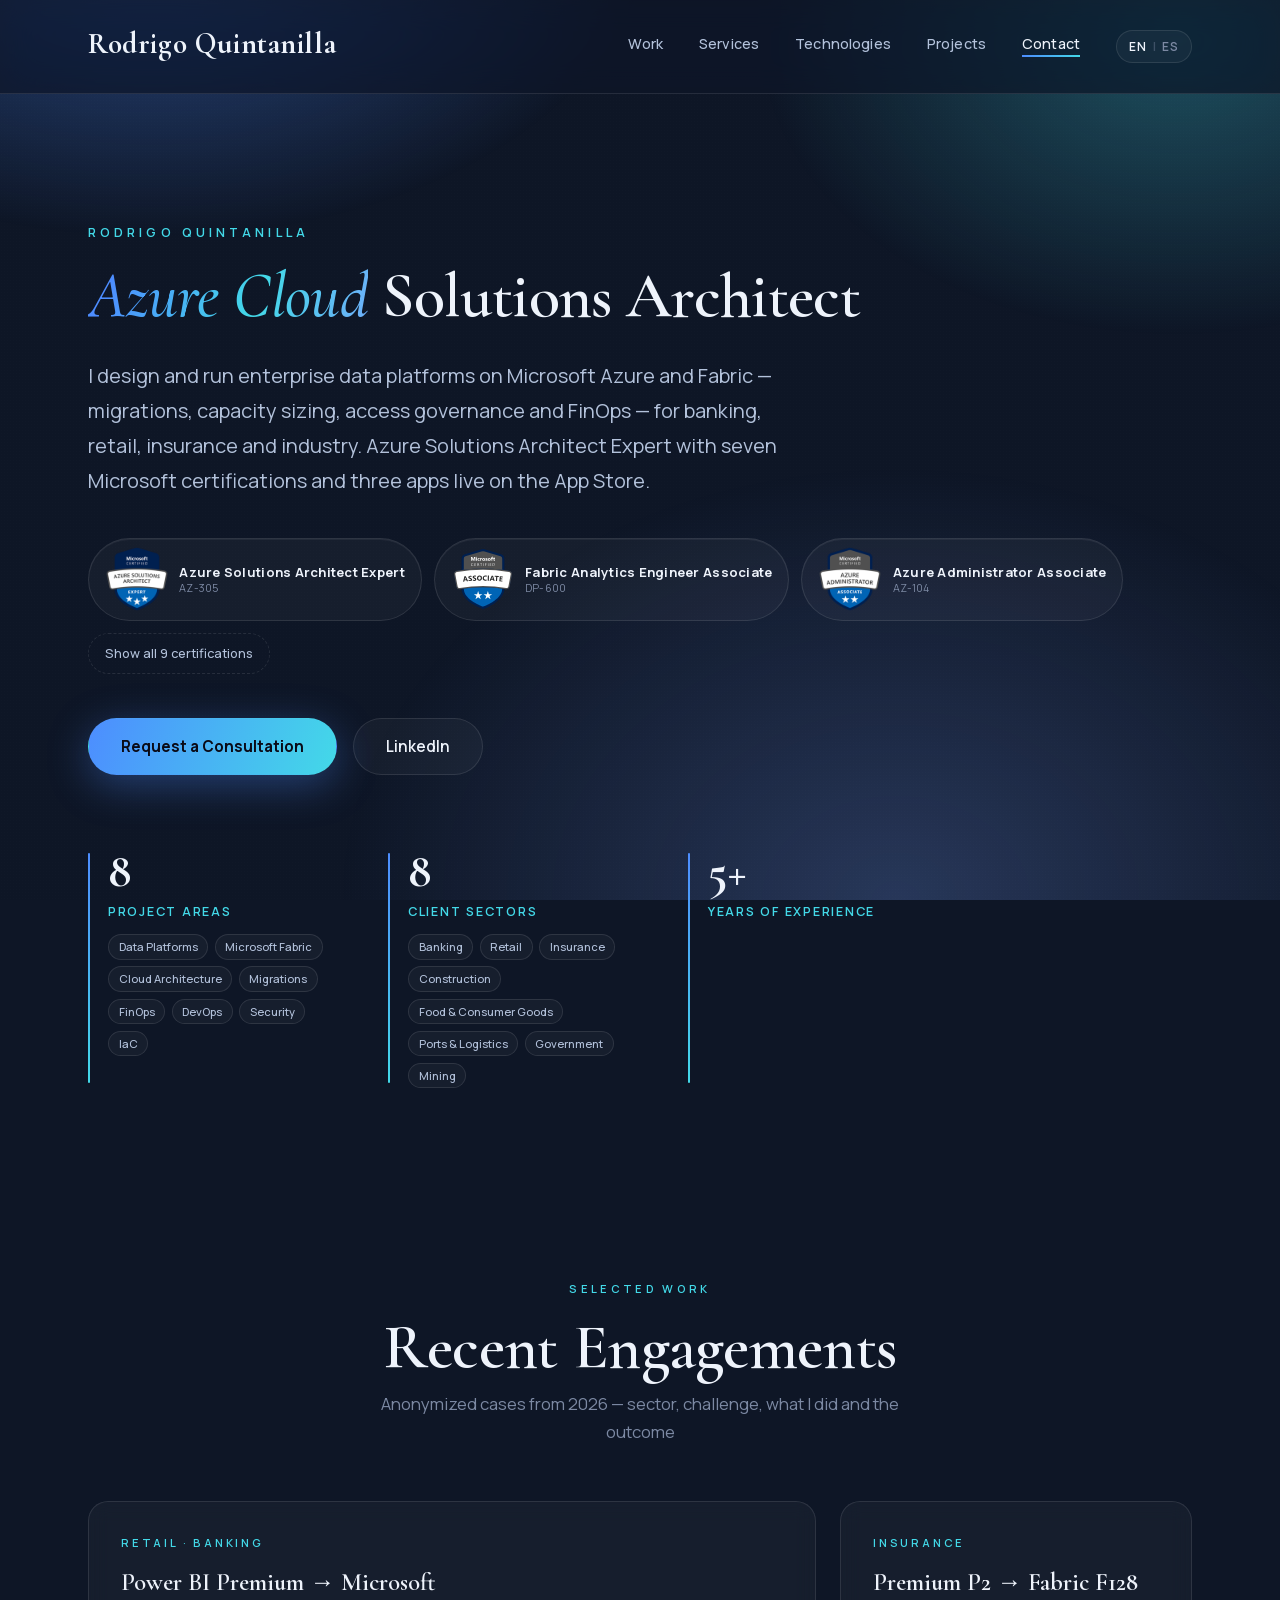
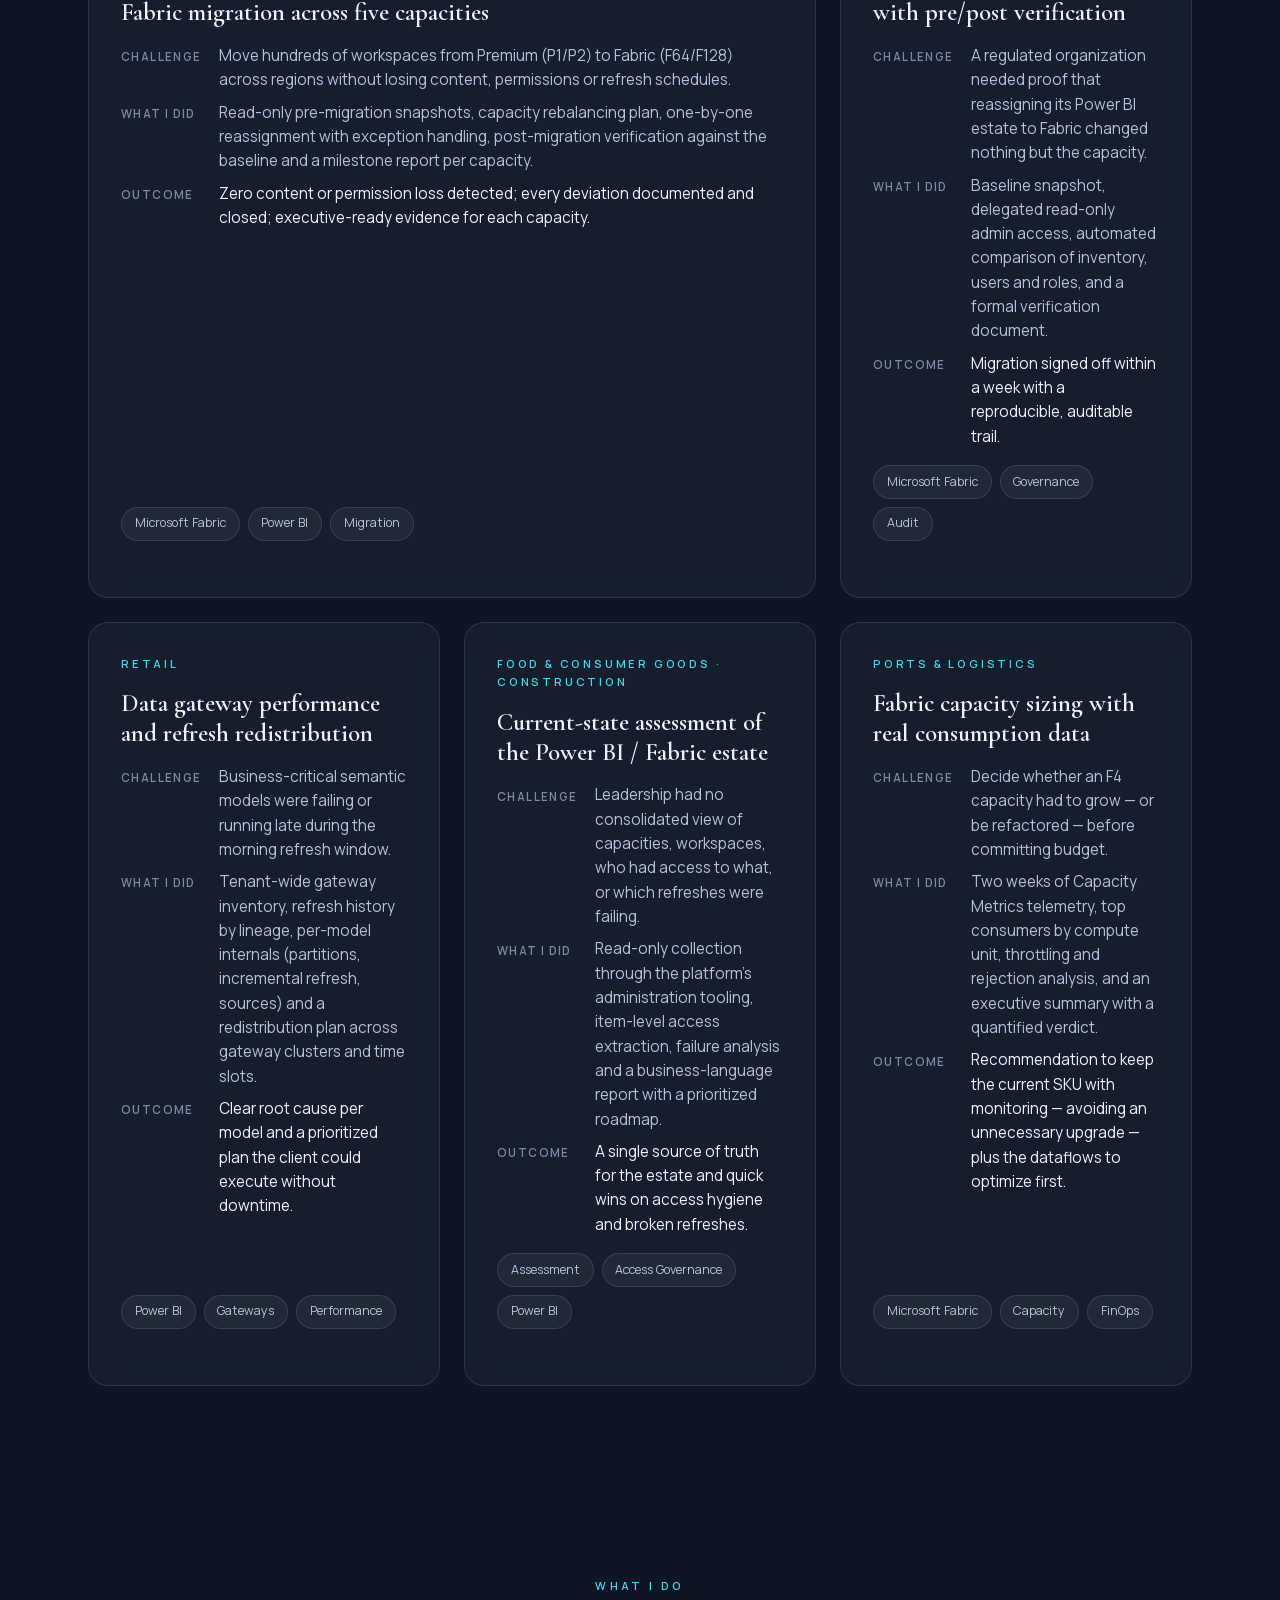
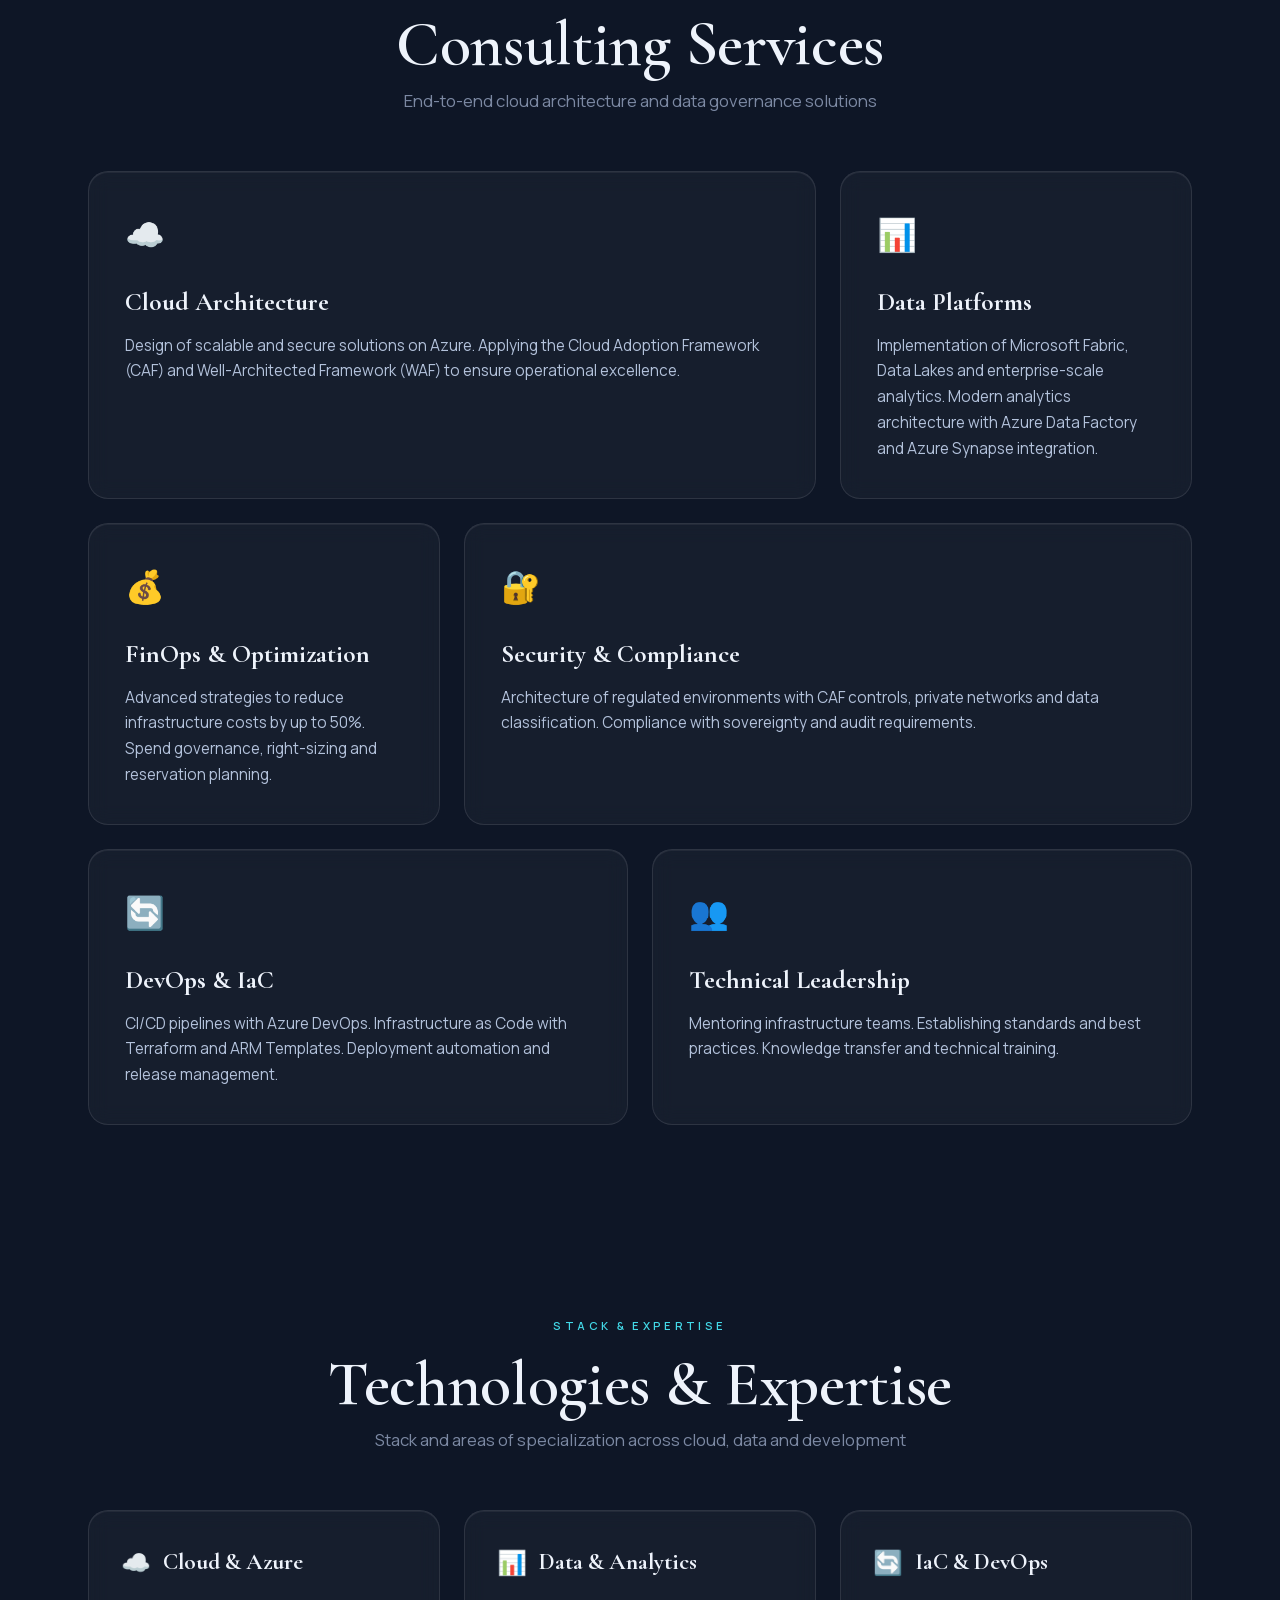
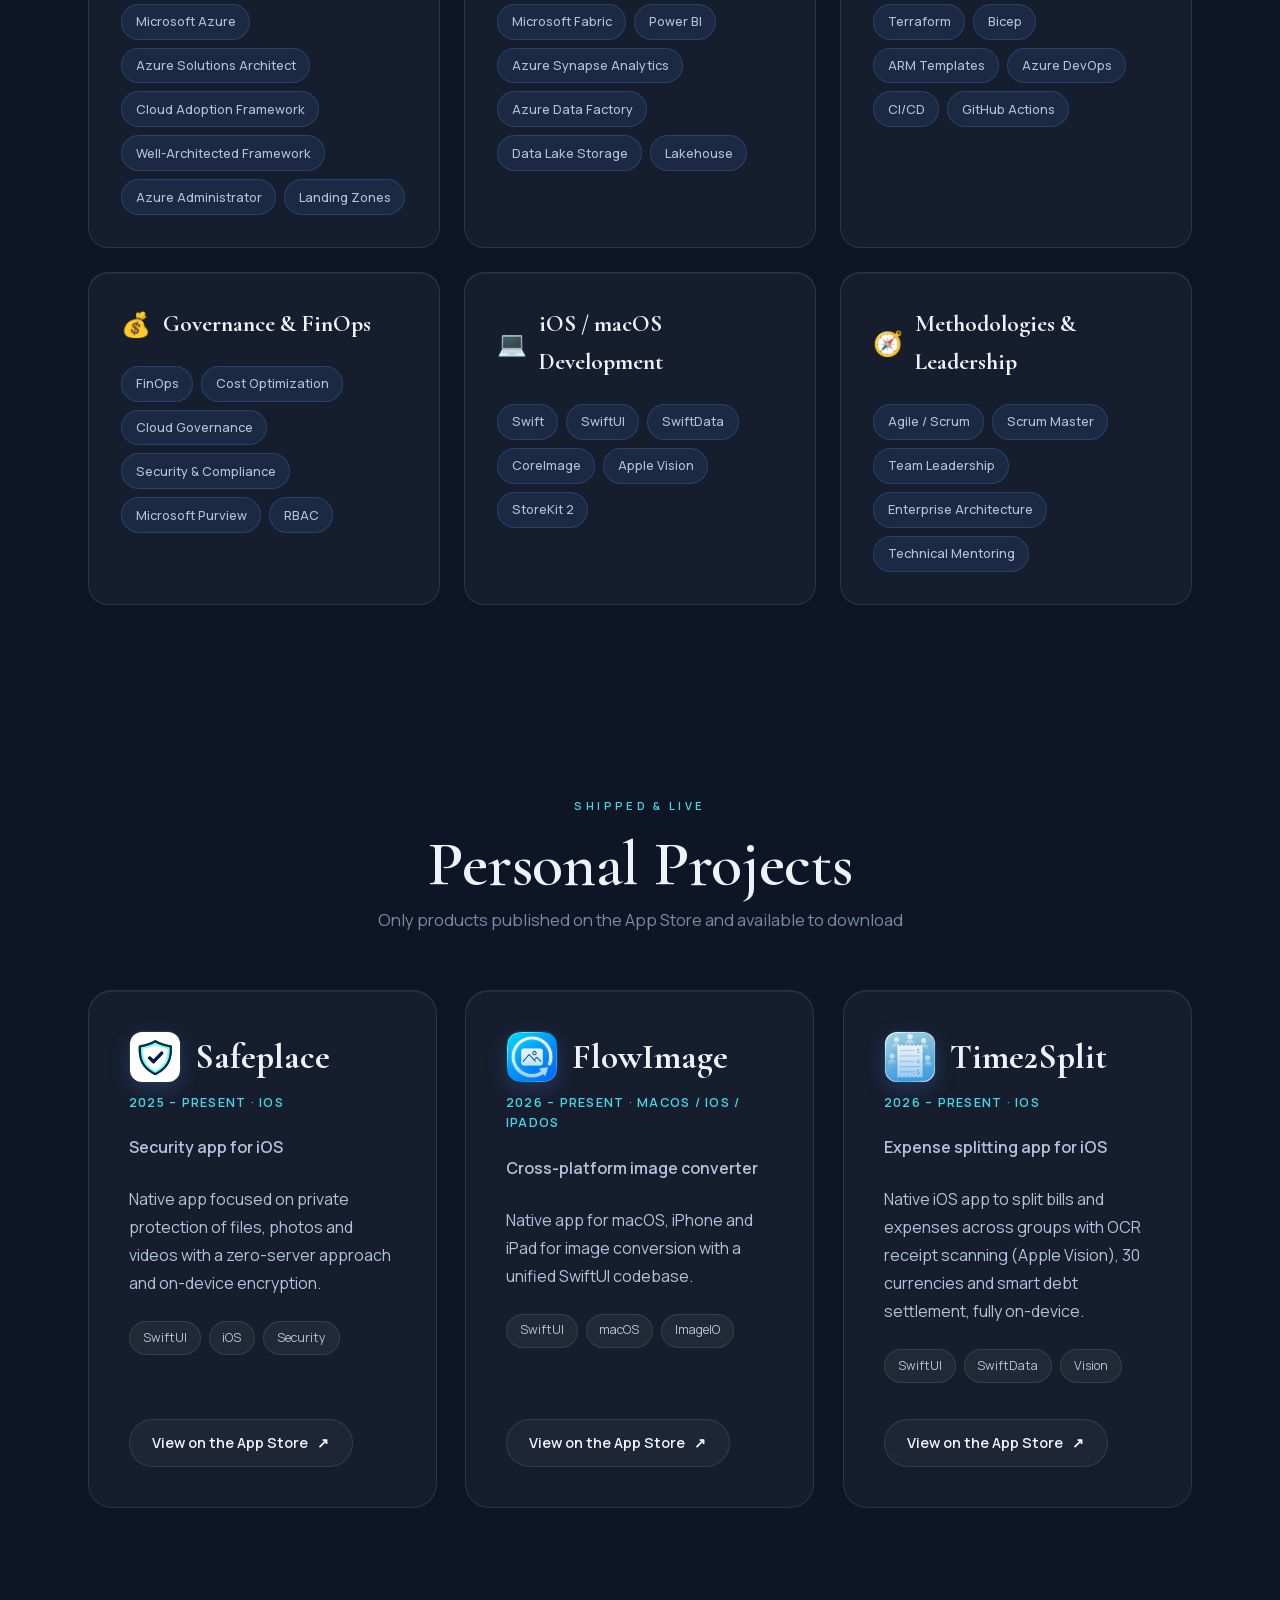
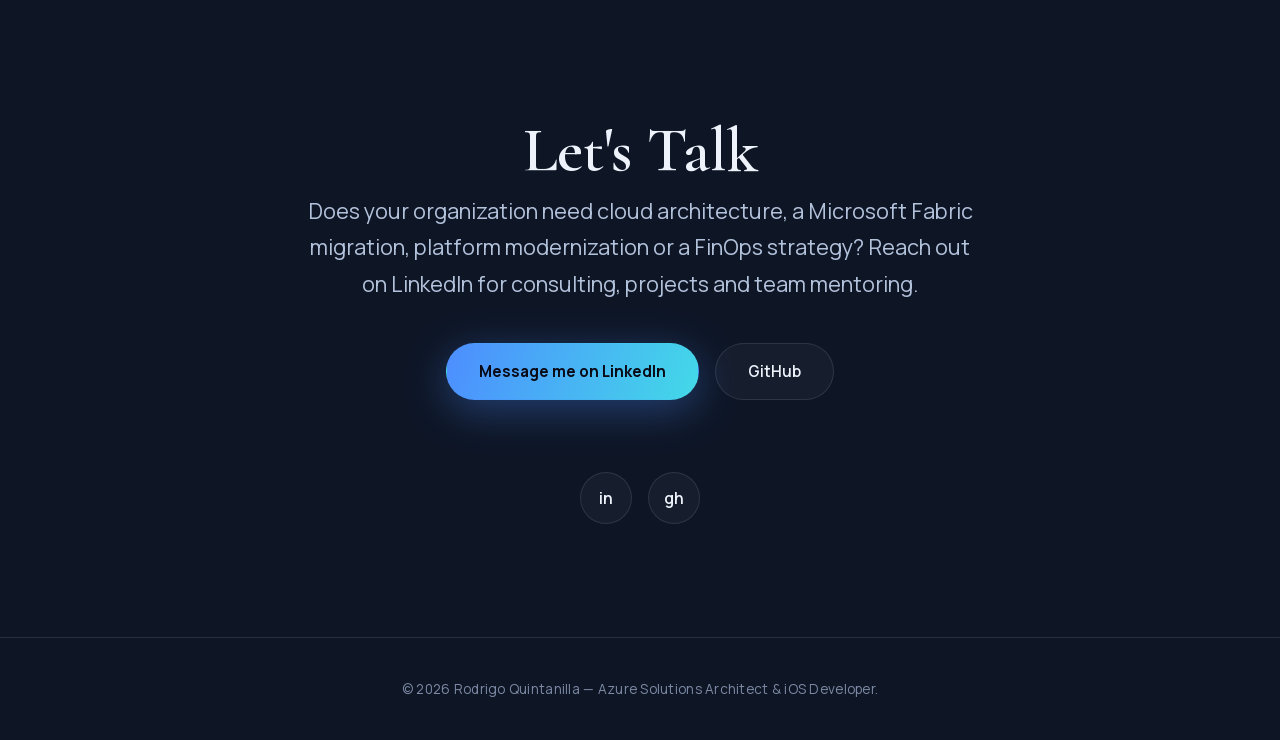
==== commit fb41bdf7: "Fase 1: bilingüe EN/ES (toggle en nav, auto-detección, preferencia en localStorage), sección Selecte" ====
--- a/docs/index.html
+++ b/docs/index.html
@@ -64,17 +64,23 @@
     </script>
 </head>
 <body>
-    <a href="#services" class="skip-link">Skip to main content</a>
+    <a href="#work" class="skip-link" data-i18n="skip">Skip to main content</a>
     <!-- Navigation -->
     <header>
         <div class="container">
             <nav aria-label="Main navigation">
                 <a href="#" class="logo">Rodrigo Quintanilla</a>
                 <ul>
-                    <li><a href="#services">Services</a></li>
-                    <li><a href="#tech">Technologies</a></li>
-                    <li><a href="#projects">Projects</a></li>
-                    <li><a href="#contact">Contact</a></li>
+                    <li><a href="#work" data-i18n="nav.work">Work</a></li>
+                    <li><a href="#services" data-i18n="nav.services">Services</a></li>
+                    <li><a href="#tech" data-i18n="nav.tech">Technologies</a></li>
+                    <li><a href="#projects" data-i18n="nav.projects">Projects</a></li>
+                    <li><a href="#contact" data-i18n="nav.contact">Contact</a></li>
+                    <li>
+                        <button type="button" class="lang-toggle" id="langToggle" aria-label="Cambiar a español">
+                            <span data-lang="en" class="active">EN</span><span class="lang-sep" aria-hidden="true">|</span><span data-lang="es">ES</span>
+                        </button>
+                    </li>
                 </ul>
             </nav>
         </div>
@@ -84,54 +90,49 @@
     <section class="hero">
         <div class="container hero-grid">
             <div class="hero-content fade-in">
-                <p class="hero-eyebrow">Rodrigo Quintanilla</p>
+                <p class="hero-eyebrow" data-i18n="hero.eyebrow">Rodrigo Quintanilla</p>
                 <h1>
-                    <span class="highlight">Azure Cloud</span> Solutions Architect
+                    <span class="highlight" data-i18n="hero.h1.highlight">Azure Cloud</span> <span data-i18n="hero.h1.rest">Solutions Architect</span>
                 </h1>
-                <p class="hero-description">
-                    Azure Solutions Architect Expert and iOS developer holding <span id="certCount">seven</span> Microsoft certifications. For over five years I have designed and implemented enterprise data platforms, Microsoft Fabric and FinOps strategies for leading organizations in banking, retail, insurance, government and industry &mdash; backed by expert- and associate-level Azure credentials in architecture, data analytics and administration.
+                <p class="hero-description" data-i18n="hero.description">
+                    I design and run enterprise data platforms on Microsoft Azure and Fabric — migrations, capacity sizing, access governance and FinOps — for banking, retail, insurance and industry. Azure Solutions Architect Expert with seven Microsoft certifications and three apps live on the App Store.
                 </p>
                 <div class="hero-certs" id="heroCerts" aria-label="Microsoft certifications">
                     <!-- Generado por JavaScript desde config.js -->
                 </div>
                 <div class="cta-buttons">
-                    <a href="#contact" class="btn btn-primary">Request a Consultation</a>
-                    <a href="https://www.linkedin.com/in/rigoqe/" class="btn btn-secondary" target="_blank" rel="noopener noreferrer">LinkedIn</a>
+                    <a href="#contact" class="btn btn-primary" data-i18n="hero.cta.primary">Request a Consultation</a>
+                    <a href="https://www.linkedin.com/in/rigoqe/" class="btn btn-secondary" target="_blank" rel="noopener noreferrer" data-i18n="hero.cta.secondary">LinkedIn</a>
                 </div>
                 <div class="stats">
                     <div class="stat">
                         <div class="stat-number">8</div>
-                        <div class="stat-label">Project Areas</div>
-                        <div class="stat-chips">
-                            <span>Data Platforms</span>
-                            <span>Microsoft Fabric</span>
-                            <span>Cloud Architecture</span>
-                            <span>Migrations</span>
-                            <span>FinOps</span>
-                            <span>DevOps</span>
-                            <span>Security</span>
-                            <span>IaC</span>
-                        </div>
+                        <div class="stat-label" data-i18n="stats.areas">Project Areas</div>
+                        <div class="stat-chips" id="areasChips"></div>
                     </div>
                     <div class="stat">
                         <div class="stat-number">8</div>
-                        <div class="stat-label">Client Sectors</div>
-                        <div class="stat-chips">
-                            <span>Banking</span>
-                            <span>Retail</span>
-                            <span>Insurance</span>
-                            <span>Construction</span>
-                            <span>Food &amp; Consumer Goods</span>
-                            <span>Ports &amp; Logistics</span>
-                            <span>Government</span>
-                            <span>Mining</span>
-                        </div>
+                        <div class="stat-label" data-i18n="stats.sectors">Client Sectors</div>
+                        <div class="stat-chips" id="sectorsChips"></div>
                     </div>
                     <div class="stat">
                         <div class="stat-number">5+</div>
-                        <div class="stat-label">Years of Experience</div>
+                        <div class="stat-label" data-i18n="stats.years">Years of Experience</div>
                     </div>
                 </div>
+            </div>
+        </div>
+    </section>
+
+    <!-- Selected work -->
+    <section class="work" id="work">
+        <div class="container">
+            <span class="section-eyebrow" data-i18n="work.eyebrow">Selected work</span>
+            <h2 class="section-title" data-i18n="work.title">Recent Engagements</h2>
+            <p class="section-subtitle" data-i18n="work.subtitle">Anonymized cases from 2026 — sector, challenge, what I did and the outcome</p>
+
+            <div class="work-grid" id="workGrid">
+                <!-- Generado por JavaScript desde config.js -->
             </div>
         </div>
     </section>
@@ -139,12 +140,12 @@
     <!-- Services Section -->
     <section class="services" id="services">
         <div class="container">
-            <span class="section-eyebrow">What I do</span>
-            <h2 class="section-title">Consulting Services</h2>
-            <p class="section-subtitle">End-to-end cloud architecture and data governance solutions</p>
+            <span class="section-eyebrow" data-i18n="services.eyebrow">What I do</span>
+            <h2 class="section-title" data-i18n="services.title">Consulting Services</h2>
+            <p class="section-subtitle" data-i18n="services.subtitle">End-to-end cloud architecture and data governance solutions</p>
             
             <div class="services-grid" id="servicesGrid">
-                <!-- Generado por JavaScript desde config.json -->
+                <!-- Generado por JavaScript desde config.js -->
             </div>
         </div>
     </section>
@@ -152,9 +153,9 @@
     <!-- Tech Stack Section -->
     <section class="tech" id="tech">
         <div class="container">
-            <span class="section-eyebrow">Stack &amp; expertise</span>
-            <h2 class="section-title">Technologies &amp; Expertise</h2>
-            <p class="section-subtitle">Stack and areas of specialization across cloud, data and development</p>
+            <span class="section-eyebrow" data-i18n="tech.eyebrow">Stack &amp; expertise</span>
+            <h2 class="section-title" data-i18n="tech.title">Technologies &amp; Expertise</h2>
+            <p class="section-subtitle" data-i18n="tech.subtitle">Stack and areas of specialization across cloud, data and development</p>
 
             <div class="tech-grid" id="techGrid">
                 <!-- Generado por JavaScript desde config.js -->
@@ -165,9 +166,9 @@
     <!-- Projects Section -->
     <section class="projects" id="projects">
         <div class="container">
-            <span class="section-eyebrow">Shipped &amp; live</span>
-            <h2 class="section-title">Personal Projects</h2>
-            <p class="section-subtitle">Only products published on the App Store and available to download</p>
+            <span class="section-eyebrow" data-i18n="projects.eyebrow">Shipped &amp; live</span>
+            <h2 class="section-title" data-i18n="projects.title">Personal Projects</h2>
+            <p class="section-subtitle" data-i18n="projects.subtitle">Only products published on the App Store and available to download</p>
             
             <div class="projects-grid" id="projectsGrid">
                 <!-- Generado por JavaScript desde config.json -->
@@ -179,13 +180,13 @@
     <section class="contact" id="contact">
         <div class="container">
             <div class="contact-content fade-in">
-                <h2 class="section-title">Let's Talk</h2>
-                <p>
+                <h2 class="section-title" data-i18n="contact.title">Let's Talk</h2>
+                <p data-i18n="contact.text">
                     Does your organization need cloud architecture, a Microsoft Fabric migration, platform modernization or a FinOps strategy? Reach out on LinkedIn for consulting, projects and team mentoring.
                 </p>
                 <div class="cta-buttons contact-actions">
-                    <a href="https://www.linkedin.com/in/rigoqe/" class="btn btn-primary" target="_blank" rel="noopener noreferrer">Message me on LinkedIn</a>
-                    <a href="https://github.com/Rodriqe" class="btn btn-secondary" target="_blank" rel="noopener noreferrer">GitHub</a>
+                    <a href="https://www.linkedin.com/in/rigoqe/" class="btn btn-primary" target="_blank" rel="noopener noreferrer" data-i18n="contact.cta.primary">Message me on LinkedIn</a>
+                    <a href="https://github.com/Rodriqe" class="btn btn-secondary" target="_blank" rel="noopener noreferrer" data-i18n="contact.cta.secondary">GitHub</a>
                 </div>
                 <div class="social-links">
                     <a href="https://www.linkedin.com/in/rigoqe/" class="social-link" title="LinkedIn" aria-label="LinkedIn profile" target="_blank" rel="noopener noreferrer">in</a>
@@ -198,7 +199,7 @@
     <!-- Footer -->
     <footer>
         <div class="container">
-            <p>&copy; 2026 Rodrigo Quintanilla — Azure Solutions Architect &amp; iOS Developer.</p>
+            <p data-i18n="footer">&copy; 2026 Rodrigo Quintanilla — Azure Solutions Architect &amp; iOS Developer.</p>
         </div>
     </footer>
 
--- a/docs/assets/css/styles.css
+++ b/docs/assets/css/styles.css
@@ -1026,3 +1026,169 @@
         transition: none;
     }
 }
+
+/* ============================================
+   FASE 1 — idioma, casos, certificaciones colapsables
+   ============================================ */
+
+/* Píldora EN | ES en el nav */
+.lang-toggle {
+    display: inline-flex;
+    align-items: center;
+    gap: 0.35rem;
+    padding: 0.35rem 0.75rem;
+    background: var(--surface);
+    border: 1px solid var(--border);
+    border-radius: 999px;
+    color: var(--muted);
+    font: inherit;
+    font-size: 0.75rem;
+    font-weight: 600;
+    letter-spacing: 0.08em;
+    cursor: pointer;
+    transition: border-color 0.25s ease, color 0.25s ease;
+}
+
+.lang-toggle:hover {
+    border-color: var(--border-glow);
+    color: var(--text-soft);
+}
+
+.lang-toggle [data-lang].active {
+    color: var(--text);
+}
+
+.lang-sep {
+    opacity: 0.4;
+}
+
+/* Sección de casos */
+.work {
+    padding: 6rem 0;
+}
+
+.work-grid {
+    display: grid;
+    grid-template-columns: repeat(auto-fit, minmax(320px, 1fr));
+    gap: 1.5rem;
+}
+
+.work-card {
+    position: relative;
+    display: flex;
+    flex-direction: column;
+    gap: 1rem;
+    background: var(--surface);
+    border: 1px solid var(--border);
+    border-radius: 1.25rem;
+    padding: 2rem 2rem 1.75rem;
+    -webkit-backdrop-filter: blur(10px);
+    backdrop-filter: blur(10px);
+    transition: border-color 0.35s ease, transform 0.35s ease;
+}
+
+.work-card:hover {
+    border-color: var(--border-glow);
+    transform: translateY(-3px);
+}
+
+/* La primera tarjeta ocupa dos columnas en escritorio: rompe la cuadrícula uniforme */
+@media (min-width: 992px) {
+    .work-card:first-child {
+        grid-column: span 2;
+    }
+}
+
+.work-sector {
+    font-size: 0.7rem;
+    font-weight: 600;
+    letter-spacing: 0.25em;
+    text-transform: uppercase;
+    color: var(--cyan);
+}
+
+.work-card h3 {
+    font-family: 'Cormorant Garamond', Georgia, serif;
+    font-size: 1.55rem;
+    font-weight: 600;
+    line-height: 1.2;
+    color: var(--text);
+    text-wrap: balance;
+}
+
+.work-body {
+    display: grid;
+    grid-template-columns: max-content 1fr;
+    gap: 0.5rem 1.1rem;
+    margin: 0;
+}
+
+.work-body dt {
+    font-size: 0.72rem;
+    font-weight: 600;
+    letter-spacing: 0.12em;
+    text-transform: uppercase;
+    color: var(--muted);
+    padding-top: 0.2rem;
+}
+
+.work-body dd {
+    margin: 0;
+    color: var(--text-soft);
+    font-size: 0.95rem;
+    line-height: 1.6;
+}
+
+.work-body .work-outcome {
+    color: var(--text);
+}
+
+.work-card .project-tags {
+    margin-top: auto;
+}
+
+/* Certificaciones: 3 visibles + botón */
+.cert-chip--hidden {
+    display: none;
+}
+
+.cert-toggle {
+    display: inline-flex;
+    align-items: center;
+    padding: 0.55rem 1rem;
+    background: transparent;
+    border: 1px dashed var(--border);
+    border-radius: 999px;
+    color: var(--text-soft);
+    font: inherit;
+    font-size: 0.8rem;
+    font-weight: 500;
+    cursor: pointer;
+    transition: border-color 0.25s ease, color 0.25s ease;
+}
+
+.cert-toggle:hover {
+    border-color: var(--border-glow);
+    color: var(--text);
+}
+
+@media (max-width: 600px) {
+    .work-body {
+        grid-template-columns: 1fr;
+        gap: 0.2rem;
+    }
+    .work-body dd {
+        margin-bottom: 0.6rem;
+    }
+    .work {
+        padding: 4rem 0;
+    }
+}
+
+@media (prefers-reduced-motion: reduce) {
+    .work-card,
+    .lang-toggle,
+    .cert-toggle {
+        transition: none;
+    }
+}
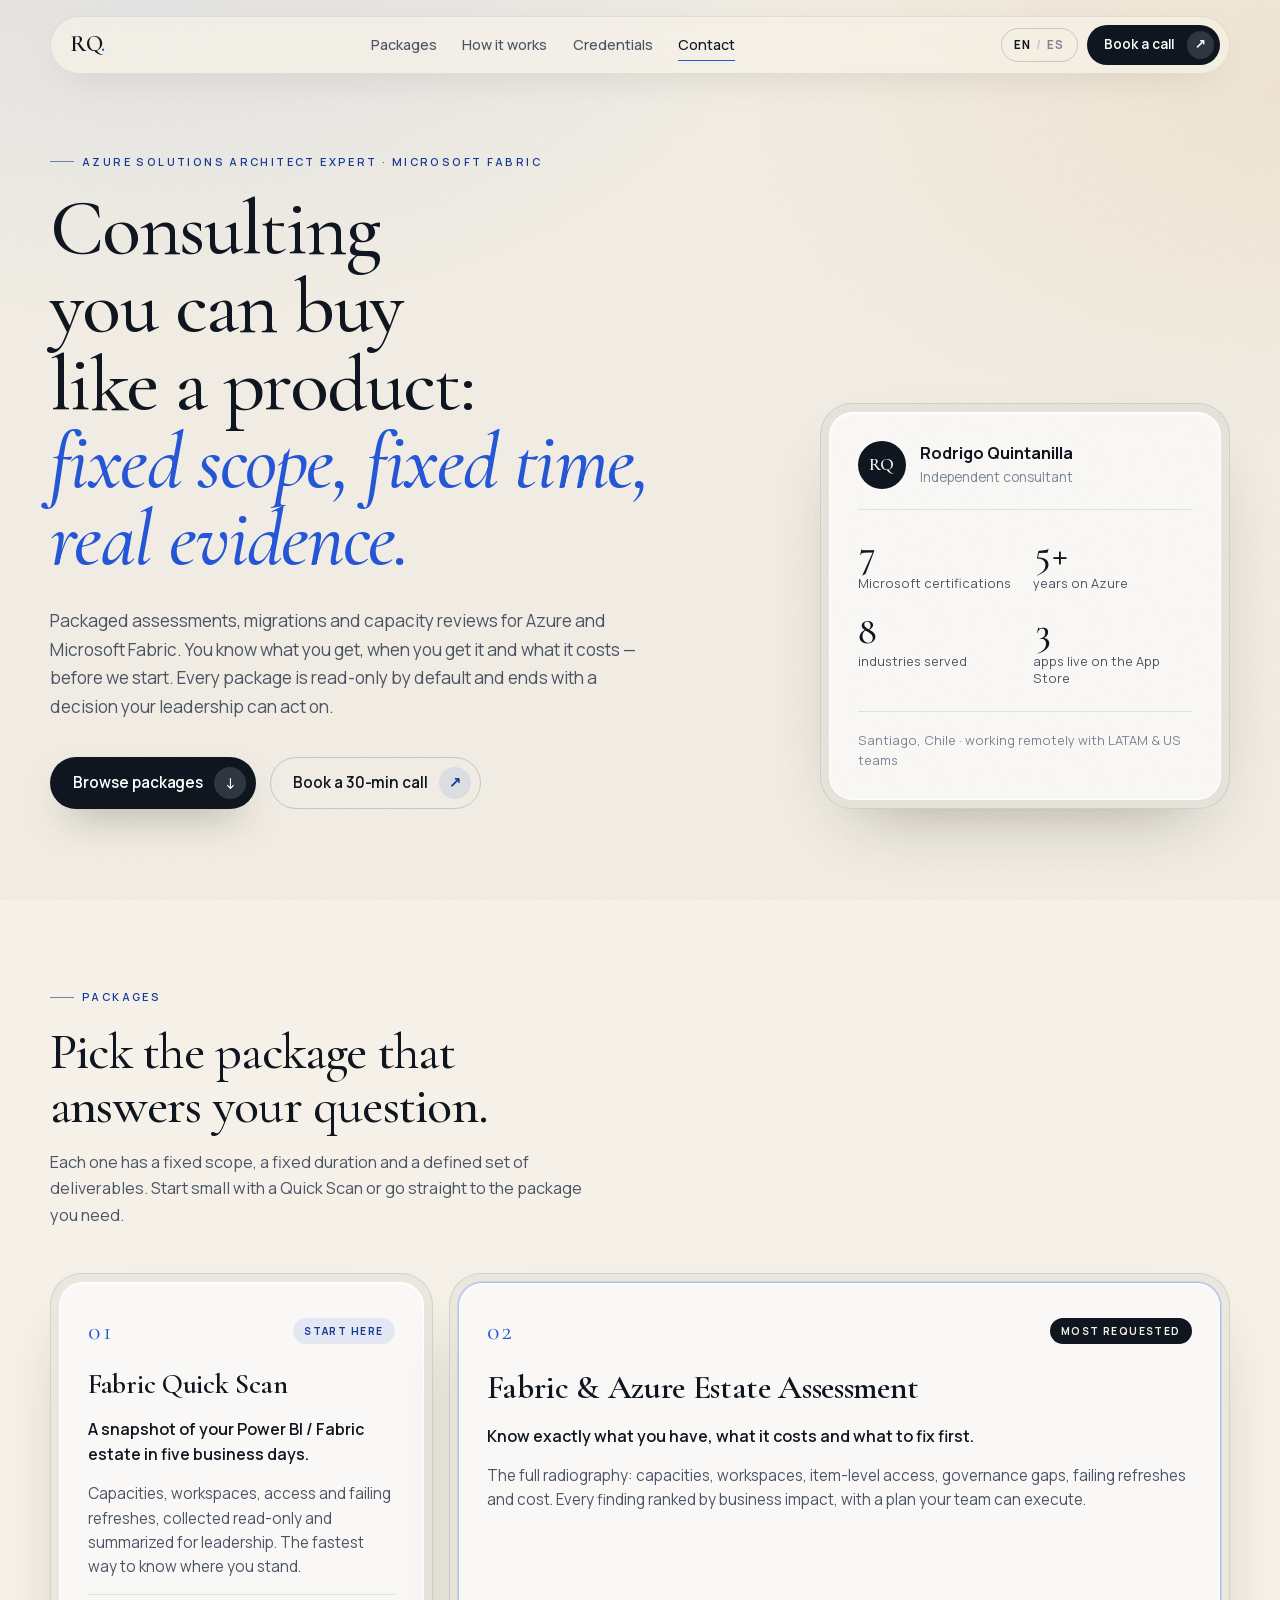
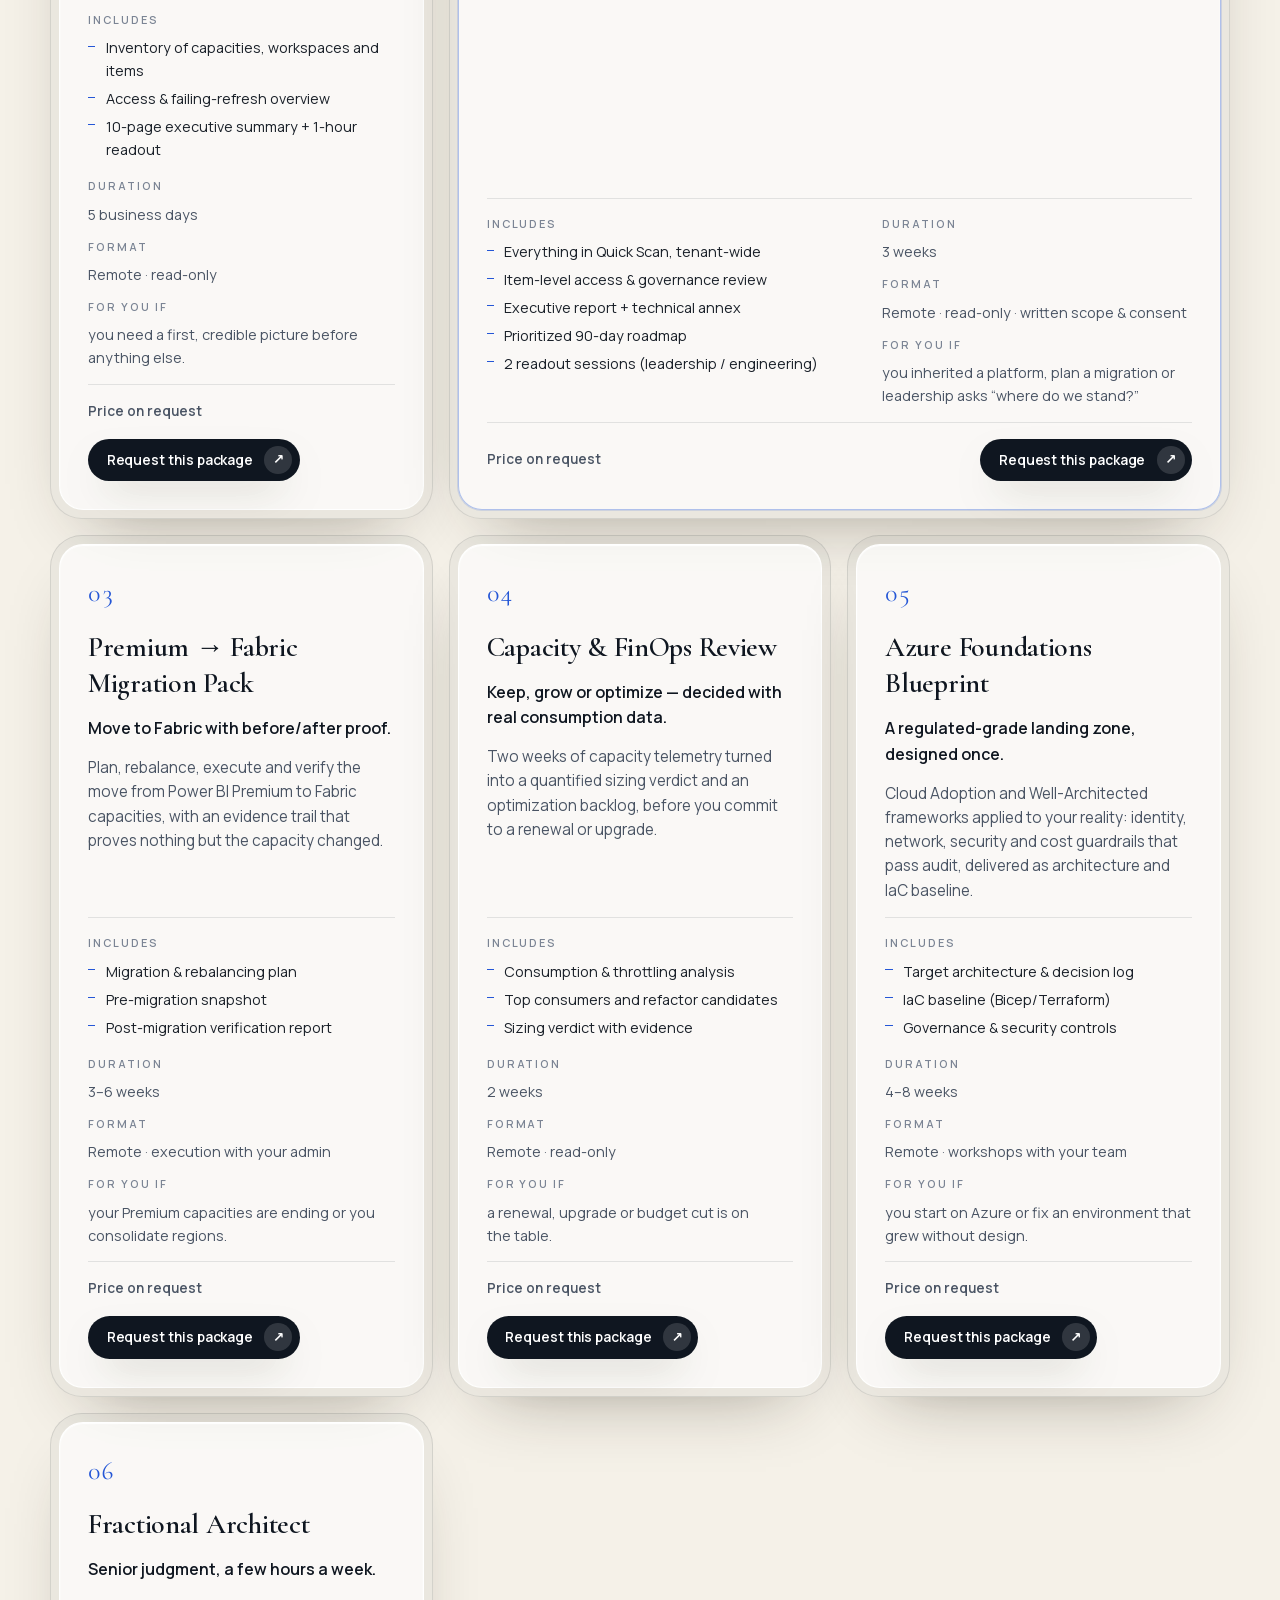
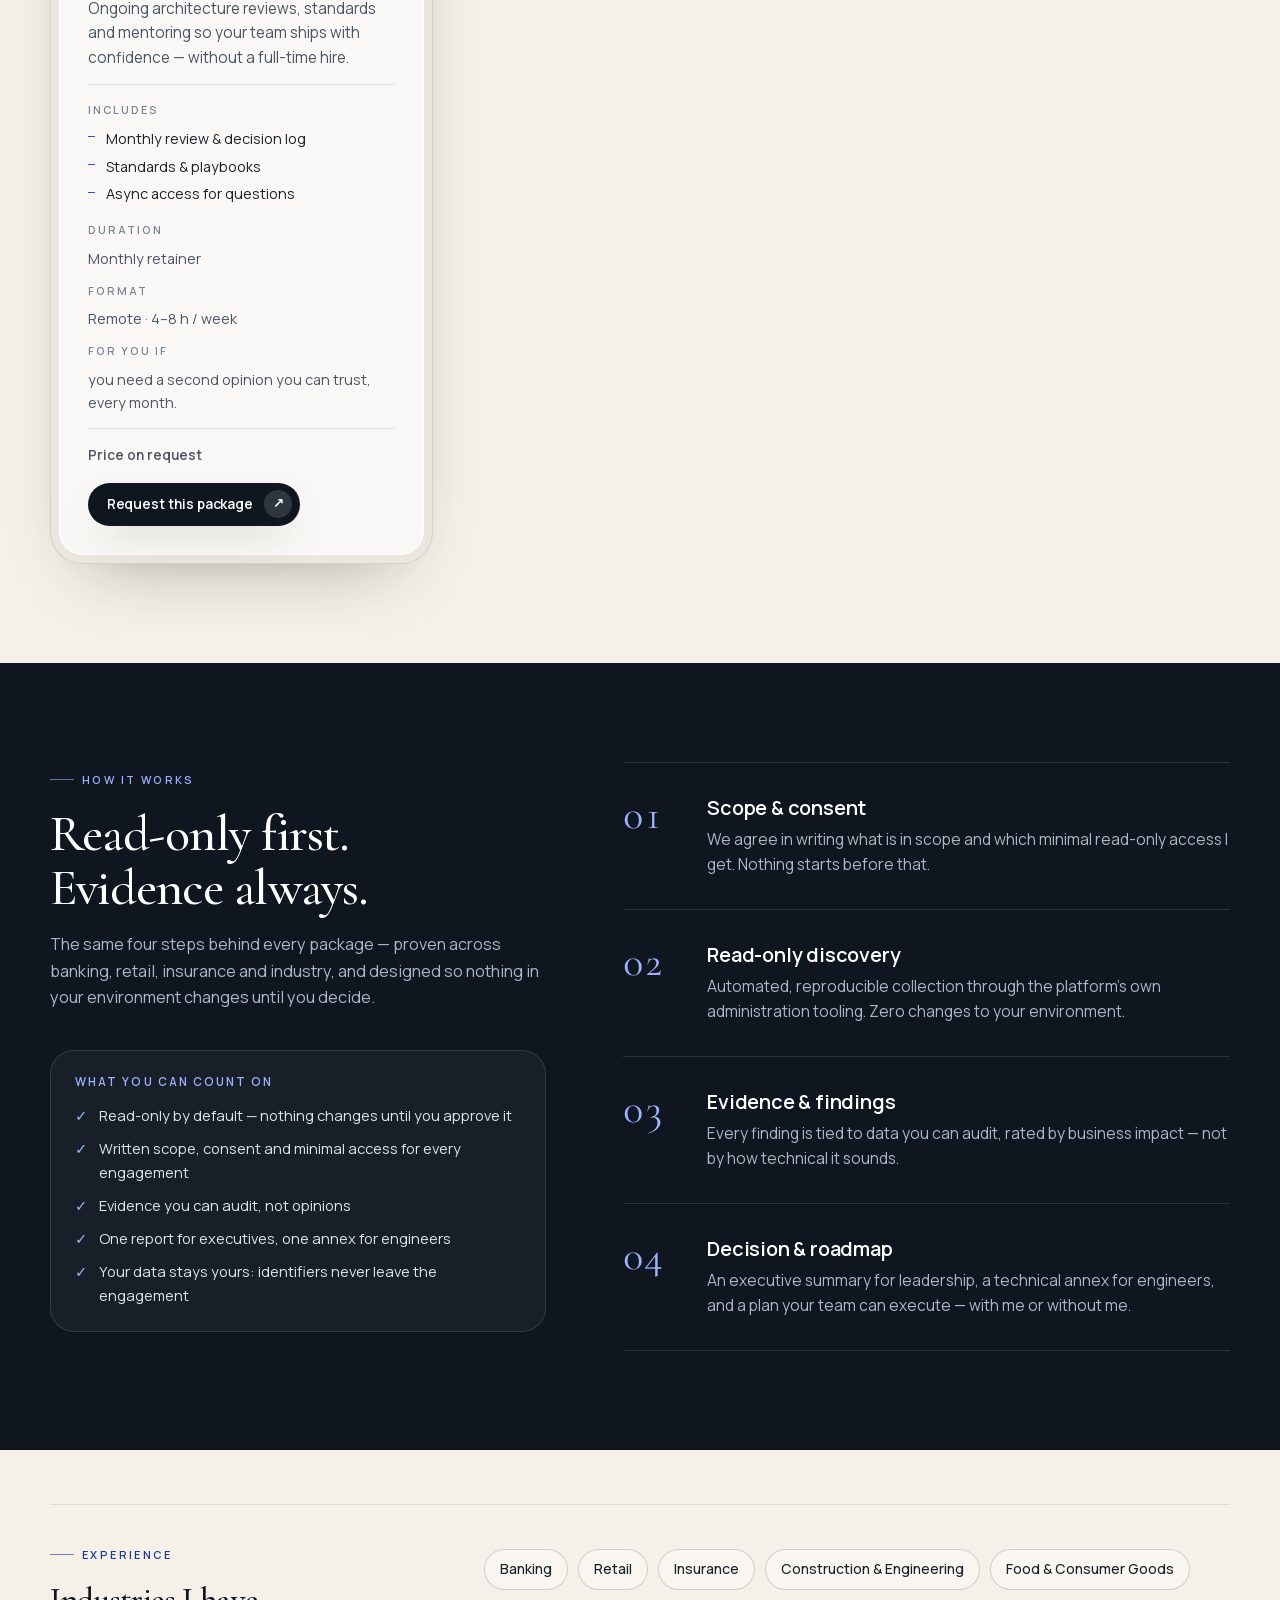
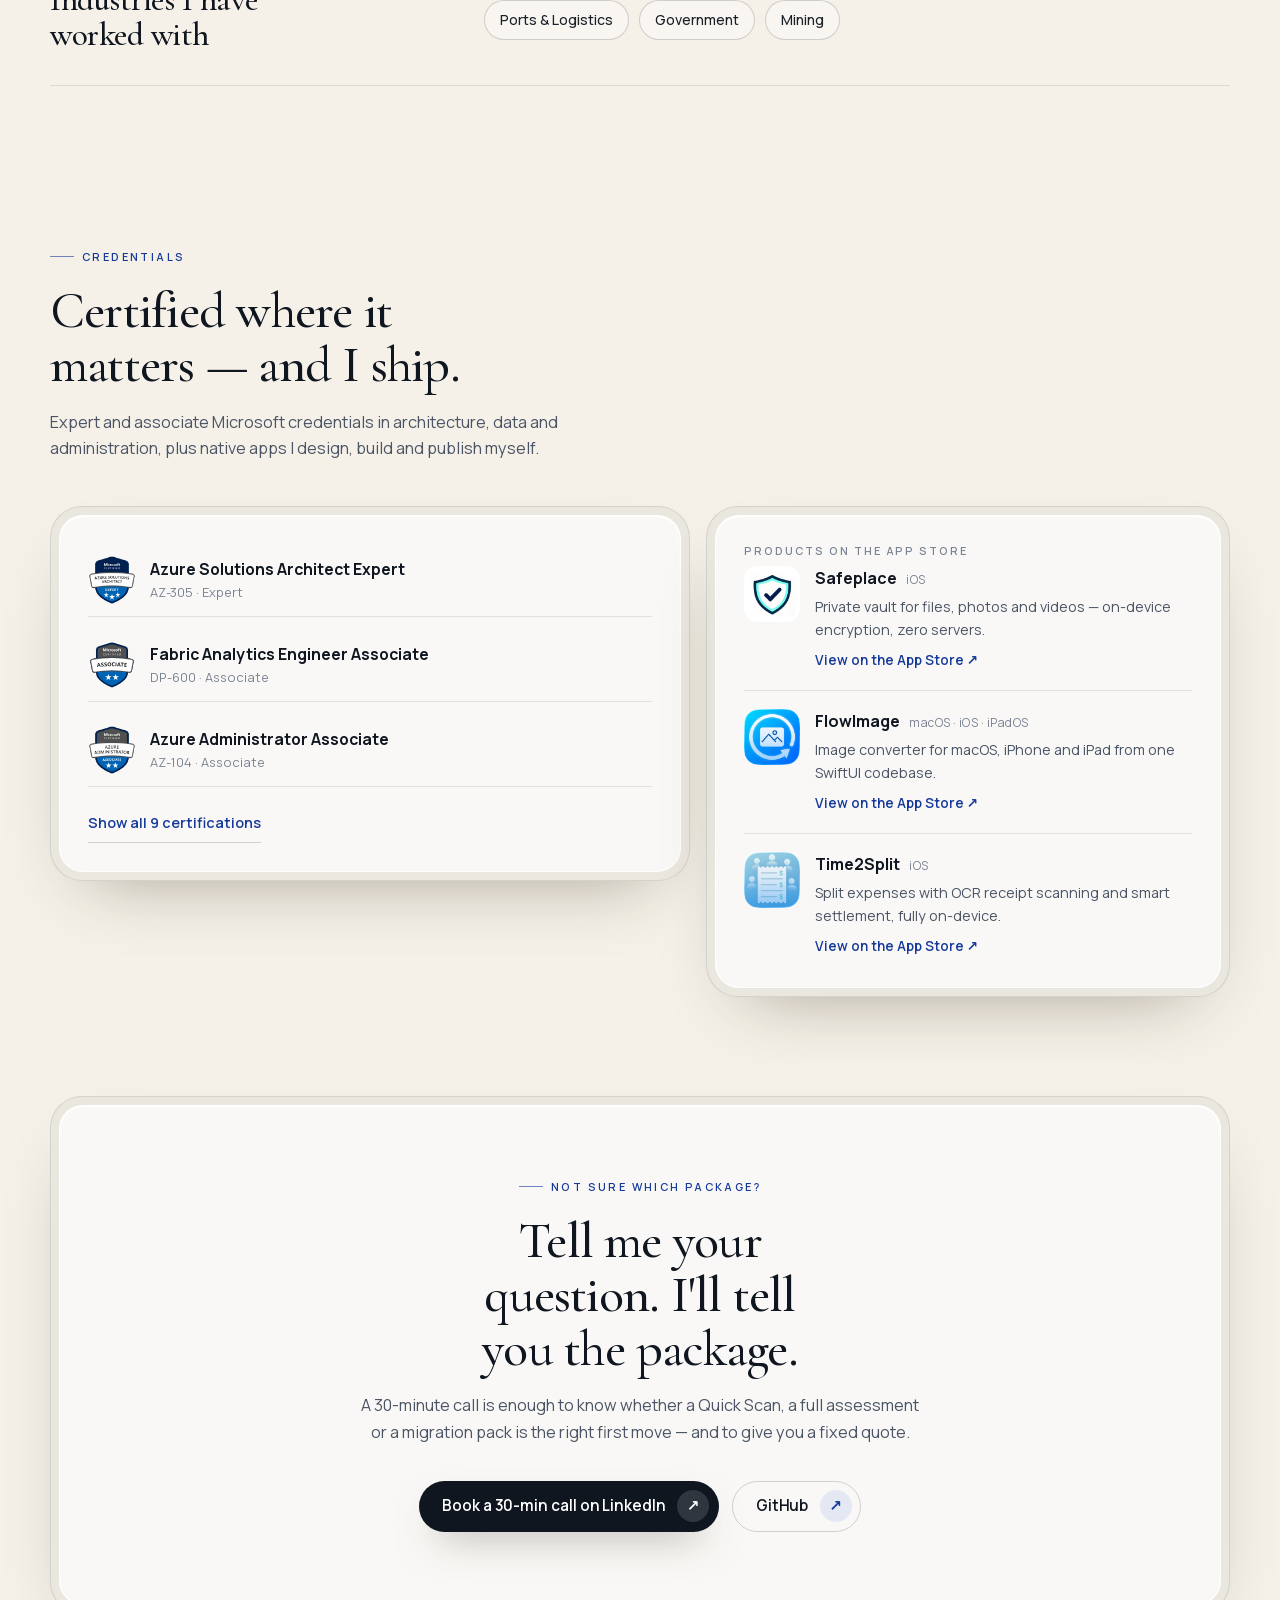
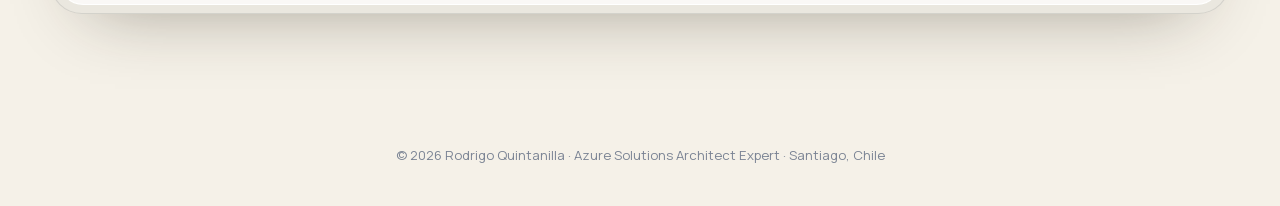
==== commit 00ab8185: "v2: rediseño Editorial (papel cálido, tinta, un acento azul, grano), hero editorial split, catálogo " ====
--- a/docs/index.html
+++ b/docs/index.html
@@ -3,11 +3,11 @@
 <head>
     <meta charset="UTF-8">
     <meta name="viewport" content="width=device-width, initial-scale=1.0">
-    <title>Rodrigo Quintanilla | Azure Solutions Architect &amp; iOS Developer</title>
-    <meta name="description" content="Rodrigo Quintanilla — Azure Solutions Architect Expert. Enterprise data platforms, Microsoft Fabric migrations, FinOps and cloud governance for banking, retail, insurance and industry.">
+    <title>Rodrigo Quintanilla — Packaged Azure &amp; Microsoft Fabric consulting</title>
+    <meta name="description" content="Fixed-scope, fixed-duration consulting packages for Azure and Microsoft Fabric: quick scans, current-state assessments, Fabric migrations, capacity & FinOps reviews and fractional architecture. Read-only, evidence-based.">
     <meta name="author" content="Rodrigo Quintanilla">
     <meta name="robots" content="index, follow">
-    <meta name="theme-color" content="#0e1626">
+    <meta name="theme-color" content="#f5f1e8">
     <link rel="canonical" href="https://rodriqe.github.io/portfolio/">
     <link rel="icon" href="assets/img/favicon.svg" type="image/svg+xml">
     <link rel="apple-touch-icon" href="assets/img/apple-touch-icon.png">
@@ -16,24 +16,23 @@
     <meta property="og:type" content="profile">
     <meta property="og:url" content="https://rodriqe.github.io/portfolio/">
     <meta property="og:site_name" content="Rodrigo Quintanilla">
-    <meta property="og:title" content="Rodrigo Quintanilla — Azure Solutions Architect &amp; iOS Developer">
-    <meta property="og:description" content="Azure Solutions Architect Expert · Microsoft Fabric · FinOps. Enterprise data platforms and cloud strategy for banking, retail, insurance and industry.">
+    <meta property="og:title" content="Rodrigo Quintanilla — Packaged Azure &amp; Microsoft Fabric consulting">
+    <meta property="og:description" content="Fixed-scope, fixed-duration packages: quick scans, assessments, Fabric migrations, capacity & FinOps reviews, fractional architecture. Read-only, evidence-based.">
     <meta property="og:image" content="https://rodriqe.github.io/portfolio/assets/img/og-preview.jpg">
     <meta property="og:image:width" content="1200">
     <meta property="og:image:height" content="630">
-    <meta property="og:image:alt" content="Rodrigo Quintanilla — Azure Solutions Architect">
+    <meta property="og:image:alt" content="Rodrigo Quintanilla — Azure Solutions Architect Expert">
     <meta property="og:locale" content="en_US">
     <meta property="og:locale:alternate" content="es_CL">
 
     <!-- Twitter / X -->
     <meta name="twitter:card" content="summary_large_image">
-    <meta name="twitter:title" content="Rodrigo Quintanilla — Azure Solutions Architect &amp; iOS Developer">
-    <meta name="twitter:description" content="Azure Solutions Architect Expert · Microsoft Fabric · FinOps.">
+    <meta name="twitter:title" content="Rodrigo Quintanilla — Packaged Azure &amp; Microsoft Fabric consulting">
+    <meta name="twitter:description" content="Quick scans, assessments, Fabric migrations, capacity & FinOps reviews — fixed scope, fixed duration.">
     <meta name="twitter:image" content="https://rodriqe.github.io/portfolio/assets/img/og-preview.jpg">
 
-    <!-- Fuentes auto-hospedadas (sin dependencia de Google Fonts) -->
     <link rel="preload" href="assets/fonts/Manrope-400.woff2" as="font" type="font/woff2" crossorigin>
-    <link rel="preload" href="assets/fonts/CormorantGaramond-600.woff2" as="font" type="font/woff2" crossorigin>
+    <link rel="preload" href="assets/fonts/CormorantGaramond-500.woff2" as="font" type="font/woff2" crossorigin>
     <link rel="stylesheet" href="assets/css/fonts.css">
     <link rel="stylesheet" href="assets/css/styles.css">
 
@@ -45,7 +44,7 @@
       "url": "https://rodriqe.github.io/portfolio/",
       "image": "https://rodriqe.github.io/portfolio/assets/img/og-preview.jpg",
       "jobTitle": "Azure Solutions Architect",
-      "description": "Azure Solutions Architect Expert and iOS developer. Enterprise data platforms, Microsoft Fabric, FinOps and cloud governance.",
+      "description": "Independent Azure Solutions Architect Expert. Read-only assessments, Microsoft Fabric migrations, capacity sizing and FinOps, cloud architecture.",
       "address": { "@type": "PostalAddress", "addressLocality": "Santiago", "addressCountry": "CL" },
       "knowsAbout": ["Microsoft Azure", "Microsoft Fabric", "Power BI", "FinOps", "Cloud Architecture", "Infrastructure as Code", "Swift", "SwiftUI"],
       "hasCredential": [
@@ -64,142 +63,148 @@
     </script>
 </head>
 <body>
-    <a href="#work" class="skip-link" data-i18n="skip">Skip to main content</a>
-    <!-- Navigation -->
-    <header>
-        <div class="container">
-            <nav aria-label="Main navigation">
-                <a href="#" class="logo">Rodrigo Quintanilla</a>
-                <ul>
-                    <li><a href="#work" data-i18n="nav.work">Work</a></li>
-                    <li><a href="#services" data-i18n="nav.services">Services</a></li>
-                    <li><a href="#tech" data-i18n="nav.tech">Technologies</a></li>
-                    <li><a href="#projects" data-i18n="nav.projects">Projects</a></li>
-                    <li><a href="#contact" data-i18n="nav.contact">Contact</a></li>
-                    <li>
-                        <button type="button" class="lang-toggle" id="langToggle" aria-label="Cambiar a español">
-                            <span data-lang="en" class="active">EN</span><span class="lang-sep" aria-hidden="true">|</span><span data-lang="es">ES</span>
-                        </button>
-                    </li>
-                </ul>
+    <a href="#services" class="skip-link" data-i18n="skip">Skip to content</a>
+    <div class="grain" aria-hidden="true"></div>
+
+    <!-- Floating island nav -->
+    <header class="nav" id="top">
+        <div class="nav-pill">
+            <a href="#top" class="nav-brand" aria-label="Rodrigo Quintanilla — home">RQ<span>.</span></a>
+            <nav class="nav-menu" id="navMenu" aria-label="Main navigation">
+                <a href="#services" data-i18n="nav.services">Services</a>
+                <a href="#approach" data-i18n="nav.approach">Approach</a>
+                <a href="#credentials" data-i18n="nav.credentials">Credentials</a>
+                <a href="#contact" data-i18n="nav.contact">Contact</a>
             </nav>
+            <div class="nav-actions">
+                <button type="button" class="lang" id="langToggle" aria-label="Cambiar a español">
+                    <span data-lang="en" class="is-active">EN</span><span class="lang-sep" aria-hidden="true">/</span><span data-lang="es">ES</span>
+                </button>
+                <a href="https://www.linkedin.com/in/rigoqe/" class="btn btn-sm" target="_blank" rel="noopener noreferrer">
+                    <span data-i18n="nav.cta">Let's talk</span><span class="btn-icon" aria-hidden="true">↗</span>
+                </a>
+                <button type="button" class="burger" id="navToggle" aria-controls="navMenu" aria-expanded="false" aria-label="Menu"><span></span><span></span></button>
+            </div>
         </div>
     </header>
 
-    <!-- Hero Section -->
-    <section class="hero">
-        <div class="container hero-grid">
-            <div class="hero-content fade-in">
-                <p class="hero-eyebrow" data-i18n="hero.eyebrow">Rodrigo Quintanilla</p>
-                <h1>
-                    <span class="highlight" data-i18n="hero.h1.highlight">Azure Cloud</span> <span data-i18n="hero.h1.rest">Solutions Architect</span>
-                </h1>
-                <p class="hero-description" data-i18n="hero.description">
-                    I design and run enterprise data platforms on Microsoft Azure and Fabric — migrations, capacity sizing, access governance and FinOps — for banking, retail, insurance and industry. Azure Solutions Architect Expert with seven Microsoft certifications and three apps live on the App Store.
-                </p>
-                <div class="hero-certs" id="heroCerts" aria-label="Microsoft certifications">
-                    <!-- Generado por JavaScript desde config.js -->
-                </div>
-                <div class="cta-buttons">
-                    <a href="#contact" class="btn btn-primary" data-i18n="hero.cta.primary">Request a Consultation</a>
-                    <a href="https://www.linkedin.com/in/rigoqe/" class="btn btn-secondary" target="_blank" rel="noopener noreferrer" data-i18n="hero.cta.secondary">LinkedIn</a>
-                </div>
-                <div class="stats">
-                    <div class="stat">
-                        <div class="stat-number">8</div>
-                        <div class="stat-label" data-i18n="stats.areas">Project Areas</div>
-                        <div class="stat-chips" id="areasChips"></div>
-                    </div>
-                    <div class="stat">
-                        <div class="stat-number">8</div>
-                        <div class="stat-label" data-i18n="stats.sectors">Client Sectors</div>
-                        <div class="stat-chips" id="sectorsChips"></div>
-                    </div>
-                    <div class="stat">
-                        <div class="stat-number">5+</div>
-                        <div class="stat-label" data-i18n="stats.years">Years of Experience</div>
-                    </div>
-                </div>
-            </div>
-        </div>
-    </section>
-
-    <!-- Selected work -->
-    <section class="work" id="work">
+    <main>
+        <!-- Hero: editorial split -->
+        <section class="hero">
+            <div class="container hero-grid">
+                <div class="hero-copy">
+                    <p class="eyebrow" data-i18n="hero.eyebrow">Azure Solutions Architect Expert · Microsoft Fabric</p>
+                    <h1>
+                        <span data-i18n="hero.h1.a">Clarity, control</span><br>
+                        <span data-i18n="hero.h1.b">and savings for your</span><br>
+                        <em data-i18n="hero.h1.c">Azure &amp; Fabric platform.</em>
+                    </h1>
+                    <p class="lead" data-i18n="hero.lead">I help data and technology leaders know exactly where their platform stands, move to Microsoft Fabric with confidence, and pay only for the capacity they really need — through read-only assessments and evidence your executives can act on.</p>
+                    <div class="hero-actions">
+                        <a href="#services" class="btn btn-primary"><span data-i18n="hero.cta">Browse packages</span><span class="btn-icon" aria-hidden="true">↓</span></a>
+                        <a href="https://www.linkedin.com/in/rigoqe/" class="btn btn-ghost" target="_blank" rel="noopener noreferrer"><span data-i18n="hero.cta2">Book a 30-min call</span><span class="btn-icon" aria-hidden="true">↗</span></a>
+                    </div>
+                </div>
+
+                <aside class="hero-card bezel" aria-label="Profile summary">
+                    <div class="bezel-core">
+                        <div class="card-top">
+                            <div class="avatar" aria-hidden="true">RQ</div>
+                            <div>
+                                <strong>Rodrigo Quintanilla</strong>
+                                <span data-i18n="hero.card.role">Independent consultant</span>
+                            </div>
+                        </div>
+                        <ul class="proof" id="proofList"></ul>
+                        <p class="card-foot" data-i18n="hero.card.based">Santiago, Chile · working remotely with LATAM &amp; US teams</p>
+                    </div>
+                </aside>
+            </div>
+        </section>
+
+        <!-- Services: bento -->
+        <section class="section" id="services">
+            <div class="container">
+                <header class="section-head" data-reveal>
+                    <p class="eyebrow" data-i18n="services.eyebrow">Packages</p>
+                    <h2 data-i18n="services.title">Pick the package that answers your question.</h2>
+                    <p class="section-sub" data-i18n="services.subtitle">Each one has a fixed scope, a fixed duration and a defined set of deliverables. Start small with a Quick Scan or go straight to the package you need.</p>
+                </header>
+                <div class="bento" id="servicesGrid"></div>
+            </div>
+        </section>
+
+        <!-- Approach -->
+        <section class="section section--ink" id="approach">
+            <div class="container approach-grid">
+                <header class="section-head" data-reveal>
+                    <p class="eyebrow" data-i18n="approach.eyebrow">How I work</p>
+                    <h2 data-i18n="approach.title">Read-only first. Evidence always.</h2>
+                    <p class="section-sub" data-i18n="approach.subtitle">A repeatable method I have run across banking, retail, insurance and industry — designed so nothing in your environment changes until you decide.</p>
+                    <div class="guarantees" data-reveal>
+                        <h3 data-i18n="guarantees.title">What you can count on</h3>
+                        <ul id="guaranteeList"></ul>
+                    </div>
+                </header>
+                <ol class="steps" id="approachSteps"></ol>
+            </div>
+        </section>
+
+        <!-- Sectors -->
+        <section class="section section--tight" id="sectors">
+            <div class="container sectors" data-reveal>
+                <div>
+                    <p class="eyebrow" data-i18n="sectors.eyebrow">Experience</p>
+                    <h2 class="h3" data-i18n="sectors.title">Industries I have worked with</h2>
+                </div>
+                <ul class="sector-list" id="sectorList"></ul>
+            </div>
+        </section>
+
+        <!-- Credentials -->
+        <section class="section" id="credentials">
+            <div class="container">
+                <header class="section-head" data-reveal>
+                    <p class="eyebrow" data-i18n="credentials.eyebrow">Credentials</p>
+                    <h2 data-i18n="credentials.title">Certified where it matters — and I ship.</h2>
+                    <p class="section-sub" data-i18n="credentials.subtitle">Expert and associate Microsoft credentials in architecture, data and administration, plus native apps I design, build and publish myself.</p>
+                </header>
+                <div class="cred-grid">
+                    <div class="bezel" data-reveal>
+                        <div class="bezel-core">
+                            <ul class="cert-list" id="certList"></ul>
+                            <button type="button" class="link-btn" id="certToggle" aria-expanded="false"></button>
+                        </div>
+                    </div>
+                    <div class="bezel" data-reveal style="--delay:120ms">
+                        <div class="bezel-core">
+                            <h3 class="meta-label" data-i18n="credentials.apps">Products on the App Store</h3>
+                            <ul class="app-list" id="appList"></ul>
+                        </div>
+                    </div>
+                </div>
+            </div>
+        </section>
+
+        <!-- Contact -->
+        <section class="section section--contact" id="contact">
+            <div class="container contact bezel" data-reveal>
+                <div class="bezel-core">
+                    <p class="eyebrow" data-i18n="contact.eyebrow">Next step</p>
+                    <h2 data-i18n="contact.title">Let's talk about your platform.</h2>
+                    <p class="section-sub" data-i18n="contact.text">A 30-minute conversation is enough to tell you whether an assessment, a migration plan or a sizing review is the right first move. Message me on LinkedIn.</p>
+                    <div class="hero-actions">
+                        <a href="https://www.linkedin.com/in/rigoqe/" class="btn btn-primary" target="_blank" rel="noopener noreferrer"><span data-i18n="contact.cta">Message me on LinkedIn</span><span class="btn-icon" aria-hidden="true">↗</span></a>
+                        <a href="https://github.com/Rodriqe" class="btn btn-ghost" target="_blank" rel="noopener noreferrer"><span data-i18n="contact.cta2">GitHub</span><span class="btn-icon" aria-hidden="true">↗</span></a>
+                    </div>
+                </div>
+            </div>
+        </section>
+    </main>
+
+    <footer class="footer">
         <div class="container">
-            <span class="section-eyebrow" data-i18n="work.eyebrow">Selected work</span>
-            <h2 class="section-title" data-i18n="work.title">Recent Engagements</h2>
-            <p class="section-subtitle" data-i18n="work.subtitle">Anonymized cases from 2026 — sector, challenge, what I did and the outcome</p>
-
-            <div class="work-grid" id="workGrid">
-                <!-- Generado por JavaScript desde config.js -->
-            </div>
-        </div>
-    </section>
-
-    <!-- Services Section -->
-    <section class="services" id="services">
-        <div class="container">
-            <span class="section-eyebrow" data-i18n="services.eyebrow">What I do</span>
-            <h2 class="section-title" data-i18n="services.title">Consulting Services</h2>
-            <p class="section-subtitle" data-i18n="services.subtitle">End-to-end cloud architecture and data governance solutions</p>
-            
-            <div class="services-grid" id="servicesGrid">
-                <!-- Generado por JavaScript desde config.js -->
-            </div>
-        </div>
-    </section>
-
-    <!-- Tech Stack Section -->
-    <section class="tech" id="tech">
-        <div class="container">
-            <span class="section-eyebrow" data-i18n="tech.eyebrow">Stack &amp; expertise</span>
-            <h2 class="section-title" data-i18n="tech.title">Technologies &amp; Expertise</h2>
-            <p class="section-subtitle" data-i18n="tech.subtitle">Stack and areas of specialization across cloud, data and development</p>
-
-            <div class="tech-grid" id="techGrid">
-                <!-- Generado por JavaScript desde config.js -->
-            </div>
-        </div>
-    </section>
-
-    <!-- Projects Section -->
-    <section class="projects" id="projects">
-        <div class="container">
-            <span class="section-eyebrow" data-i18n="projects.eyebrow">Shipped &amp; live</span>
-            <h2 class="section-title" data-i18n="projects.title">Personal Projects</h2>
-            <p class="section-subtitle" data-i18n="projects.subtitle">Only products published on the App Store and available to download</p>
-            
-            <div class="projects-grid" id="projectsGrid">
-                <!-- Generado por JavaScript desde config.json -->
-            </div>
-        </div>
-    </section>
-
-    <!-- Contact Section -->
-    <section class="contact" id="contact">
-        <div class="container">
-            <div class="contact-content fade-in">
-                <h2 class="section-title" data-i18n="contact.title">Let's Talk</h2>
-                <p data-i18n="contact.text">
-                    Does your organization need cloud architecture, a Microsoft Fabric migration, platform modernization or a FinOps strategy? Reach out on LinkedIn for consulting, projects and team mentoring.
-                </p>
-                <div class="cta-buttons contact-actions">
-                    <a href="https://www.linkedin.com/in/rigoqe/" class="btn btn-primary" target="_blank" rel="noopener noreferrer" data-i18n="contact.cta.primary">Message me on LinkedIn</a>
-                    <a href="https://github.com/Rodriqe" class="btn btn-secondary" target="_blank" rel="noopener noreferrer" data-i18n="contact.cta.secondary">GitHub</a>
-                </div>
-                <div class="social-links">
-                    <a href="https://www.linkedin.com/in/rigoqe/" class="social-link" title="LinkedIn" aria-label="LinkedIn profile" target="_blank" rel="noopener noreferrer">in</a>
-                    <a href="https://github.com/Rodriqe" class="social-link" title="GitHub" aria-label="GitHub profile" target="_blank" rel="noopener noreferrer">gh</a>
-                </div>
-            </div>
-        </div>
-    </section>
-
-    <!-- Footer -->
-    <footer>
-        <div class="container">
-            <p data-i18n="footer">&copy; 2026 Rodrigo Quintanilla — Azure Solutions Architect &amp; iOS Developer.</p>
+            <p data-i18n="footer.text">© 2026 Rodrigo Quintanilla · Azure Solutions Architect Expert · Santiago, Chile</p>
         </div>
     </footer>
 
--- a/docs/assets/css/styles.css
+++ b/docs/assets/css/styles.css
@@ -1,1194 +1,395 @@
-/* ============================================
-   REFINED DARK · "AURORA" — Portfolio
-   Deep near-black · elegant serif display · aurora gradients
-   ============================================ */
+/* ============================================================
+   Rodrigo Quintanilla — portfolio v2
+   Vibe: Editorial Luxury (warm paper, ink, one blue accent, film grain)
+   Layout: editorial split hero + asymmetric bento
+   Tipografía: Cormorant Garamond (display) + Manrope (UI/body)
+   ============================================================ */
 
 :root {
-    --bg: #0e1626;
-    --bg-2: #16243d;
-    --surface: rgba(255, 255, 255, 0.035);
-    --surface-2: rgba(255, 255, 255, 0.06);
-    --border: rgba(255, 255, 255, 0.10);
-    --border-glow: rgba(77, 141, 255, 0.45);
-
-    --text: #eef3fb;
-    --text-soft: #b3c2db;
-    --muted: #7c89a3;
-
-    --violet: #4d8dff;
-    --cyan: #43d9e8;
-    --magenta: #7aa2ff;
-
-    --maxw: 1160px;
-}
-
-* {
-    margin: 0;
-    padding: 0;
-    box-sizing: border-box;
-}
-
-html {
-    scroll-behavior: smooth;
-}
+    --paper: #f5f1e8;
+    --paper-2: #ece6d9;
+    --ink: #0f1620;
+    --ink-2: #1b2431;
+    --text: #1a2029;
+    --text-soft: #4a5464;
+    --muted: #7b8494;
+    --line: rgba(15, 22, 32, 0.10);
+    --line-strong: rgba(15, 22, 32, 0.18);
+    --accent: #2456d6;
+    --accent-ink: #163a9a;
+    --accent-soft: rgba(36, 86, 214, 0.10);
+    --shadow-tint: 40, 32, 16;
+
+    --radius-xl: 2rem;
+    --radius-lg: 1.5rem;
+    --radius-md: 1rem;
+    --maxw: 1180px;
+    --ease: cubic-bezier(0.32, 0.72, 0, 1);
+    --ease-out: cubic-bezier(0.16, 1, 0.3, 1);
+}
+
+*, *::before, *::after { box-sizing: border-box; margin: 0; padding: 0; }
+
+html { scroll-behavior: smooth; scroll-padding-top: 6rem; -webkit-text-size-adjust: 100%; }
 
 body {
-    font-family: 'Manrope', 'Segoe UI', sans-serif;
-    background: var(--bg);
+    font-family: 'Manrope', 'Segoe UI', system-ui, sans-serif;
+    font-size: 1rem;
+    line-height: 1.6;
     color: var(--text);
-    line-height: 1.65;
-    overflow-x: hidden;
+    background: var(--paper);
+    background-image:
+        radial-gradient(1100px 700px at 12% -10%, rgba(36, 86, 214, 0.08), transparent 60%),
+        radial-gradient(900px 600px at 100% 10%, rgba(236, 200, 150, 0.22), transparent 60%);
+    background-attachment: fixed;
+    min-height: 100dvh;
     -webkit-font-smoothing: antialiased;
-    text-rendering: optimizeLegibility;
-}
-
-/* Aurora atmosphere */
-body::before {
-    content: '';
-    position: fixed;
-    inset: 0;
-    z-index: 0;
-    pointer-events: none;
-    background:
-        radial-gradient(800px 500px at 12% -8%, color-mix(in srgb, var(--violet) 45%, transparent), transparent 62%),
-        radial-gradient(700px 500px at 92% 4%, color-mix(in srgb, var(--cyan) 30%, transparent), transparent 60%),
-        radial-gradient(900px 700px at 70% 100%, color-mix(in srgb, var(--magenta) 24%, transparent), transparent 62%);
-}
-
-body::after {
-    content: '';
-    position: fixed;
-    inset: 0;
-    z-index: 0;
-    pointer-events: none;
-    opacity: 0.5;
-    background-image: radial-gradient(rgba(255, 255, 255, 0.025) 0.5px, transparent 0.5px);
-    background-size: 3px 3px;
-}
-
-.container {
-    position: relative;
-    z-index: 2;
-    max-width: var(--maxw);
-    margin: 0 auto;
-    padding: 0 28px;
-}
-
-::selection {
-    background: color-mix(in srgb, var(--violet) 40%, transparent);
-    color: #fff;
-}
-
-.skip-link {
-    position: absolute;
-    top: -56px;
-    left: 16px;
-    z-index: 200;
-    background: var(--text);
-    color: var(--bg);
-    padding: 12px 16px;
-    border-radius: 8px;
-    text-decoration: none;
-    font-weight: 700;
-    font-size: 0.85rem;
-}
-
-.skip-link:focus {
-    top: 16px;
-}
-
-:focus-visible {
-    outline: 2px solid var(--cyan);
-    outline-offset: 3px;
-}
-
-/* ============================================
-   HEADER & NAVIGATION
-   ============================================ */
-
-header {
-    position: sticky;
-    top: 0;
-    z-index: 100;
-    background: color-mix(in srgb, var(--bg) 72%, transparent);
-    -webkit-backdrop-filter: blur(16px) saturate(140%);
-    backdrop-filter: blur(16px) saturate(140%);
-    border-bottom: 1px solid var(--border);
-}
-
-nav {
-    display: flex;
-    justify-content: space-between;
-    align-items: center;
-    flex-wrap: wrap;
-    gap: 0.75rem 2rem;
-    padding: 1.25rem 0;
-}
-
-.logo {
+}
+
+body.nav-open { overflow: hidden; }
+
+/* Film grain — fijo, sin eventos, muy sutil */
+.grain {
+    position: fixed; inset: 0; z-index: 1; pointer-events: none; opacity: 0.045; mix-blend-mode: multiply;
+    background-image: url("data:image/svg+xml;utf8,<svg xmlns='http://www.w3.org/2000/svg' width='160' height='160'><filter id='n'><feTurbulence type='fractalNoise' baseFrequency='0.9' numOctaves='2' stitchTiles='stitch'/><feColorMatrix values='0 0 0 0 0 0 0 0 0 0 0 0 0 0 0 0 0 0 0.8 0'/></filter><rect width='100%' height='100%' filter='url(%23n)'/></svg>");
+}
+
+::selection { background: var(--accent); color: #fff; }
+
+.container { width: min(var(--maxw), calc(100% - 2.5rem)); margin-inline: auto; }
+
+.skip-link { position: absolute; left: 1rem; top: -4rem; z-index: 200; padding: 0.6rem 1rem; background: var(--ink); color: #fff; border-radius: 999px; text-decoration: none; transition: top 0.3s var(--ease); }
+.skip-link:focus { top: 1rem; }
+
+:focus-visible { outline: 2px solid var(--accent); outline-offset: 3px; border-radius: 4px; }
+
+/* ---------- Typography ---------- */
+
+h1, h2, h3 { font-weight: 500; line-height: 1.05; letter-spacing: -0.01em; color: var(--ink); text-wrap: balance; }
+
+h1 {
     font-family: 'Cormorant Garamond', Georgia, serif;
-    font-size: 1.85rem;
-    font-weight: 700;
-    color: var(--text);
-    text-decoration: none;
-    letter-spacing: 0.02em;
-}
-
-nav ul {
-    display: flex;
-    flex-wrap: wrap;
-    list-style: none;
-    gap: 2.25rem;
-}
-
-nav a {
-    color: var(--text-soft);
-    text-decoration: none;
-    font-size: 0.9rem;
-    font-weight: 500;
-    letter-spacing: 0.01em;
-    transition: color 0.25s ease;
-    position: relative;
-    padding-bottom: 4px;
-}
-
-nav a::after {
-    content: '';
-    position: absolute;
-    left: 0;
-    bottom: 0;
-    width: 0;
-    height: 1.5px;
-    background: linear-gradient(90deg, var(--violet), var(--cyan));
-    transition: width 0.3s ease;
-}
-
-nav a:hover {
-    color: var(--text);
-}
-
-nav a:hover::after {
-    width: 100%;
-}
-
-/* ============================================
-   HERO SECTION
-   ============================================ */
-
-.hero {
-    padding: 8rem 0 6rem;
-}
-
-.hero-grid {
-    display: grid;
-    grid-template-columns: 1fr;
-    gap: 3rem;
-}
-
-.hero-content h1 {
+    font-size: clamp(2.9rem, 6.2vw, 5.4rem);
+    letter-spacing: -0.02em;
+    line-height: 0.98;
+}
+h1 em { font-style: italic; color: var(--accent); }
+
+h2 {
     font-family: 'Cormorant Garamond', Georgia, serif;
-    font-size: clamp(2rem, 5vw, 4rem);
-    line-height: 1.04;
-    margin-bottom: 1.75rem;
-    font-weight: 600;
-    letter-spacing: -0.01em;
-    text-wrap: balance;
-}
-
-.hero-eyebrow {
-    font-family: 'Manrope', sans-serif;
-    font-size: 0.8rem;
-    font-weight: 600;
-    letter-spacing: 0.32em;
-    text-transform: uppercase;
-    color: var(--cyan);
-    margin-bottom: 1.25rem;
-}
-
-.hero-content h1 .highlight {
-    font-style: italic;
-    font-weight: 500;
-    background: linear-gradient(110deg, var(--violet) 10%, var(--cyan) 60%, var(--magenta) 110%);
-    -webkit-background-clip: text;
-    -webkit-text-fill-color: transparent;
-    background-clip: text;
-}
-
-.hero-description {
-    font-size: clamp(1.05rem, 1.8vw, 1.25rem);
-    color: var(--text-soft);
-    margin-bottom: 2.5rem;
-    line-height: 1.75;
-    max-width: 58ch;
-    font-weight: 400;
-}
-
-.cta-buttons {
-    display: flex;
-    gap: 1rem;
-    margin-bottom: 4.5rem;
-    flex-wrap: wrap;
-}
+    font-size: clamp(2.1rem, 4vw, 3.4rem);
+    letter-spacing: -0.015em;
+    max-width: 22ch;
+}
+
+h3 { font-family: 'Manrope', sans-serif; font-size: 1.15rem; font-weight: 600; letter-spacing: -0.01em; line-height: 1.3; }
+.h3 { font-size: clamp(1.6rem, 2.6vw, 2.2rem); }
+
+.eyebrow {
+    display: inline-flex; align-items: center; gap: 0.5rem;
+    font-size: 0.68rem; font-weight: 600; letter-spacing: 0.22em; text-transform: uppercase;
+    color: var(--accent-ink); margin-bottom: 1.25rem;
+}
+.eyebrow::before { content: ''; width: 1.5rem; height: 1px; background: currentColor; opacity: 0.6; }
+
+.lead { font-size: clamp(1.05rem, 1.35vw, 1.2rem); line-height: 1.65; color: var(--text-soft); max-width: 60ch; margin-top: 1.75rem; text-wrap: pretty; }
+.section-sub { color: var(--text-soft); max-width: 62ch; margin-top: 1rem; font-size: 1.02rem; text-wrap: pretty; }
+
+.meta-label { display: block; font-size: 0.68rem; font-weight: 600; letter-spacing: 0.18em; text-transform: uppercase; color: var(--muted); margin-bottom: 0.5rem; }
+
+/* ---------- Buttons ---------- */
 
 .btn {
-    padding: 0.95rem 2rem;
+    display: inline-flex; align-items: center; gap: 0.7rem;
+    padding: 0.55rem 0.55rem 0.55rem 1.4rem;
+    border-radius: 999px; border: 1px solid transparent;
+    font: inherit; font-size: 0.95rem; font-weight: 600; letter-spacing: -0.005em;
+    text-decoration: none; cursor: pointer;
+    transition: transform 0.55s var(--ease), background-color 0.4s var(--ease), color 0.4s var(--ease), border-color 0.4s var(--ease), box-shadow 0.55s var(--ease);
+}
+.btn:active { transform: scale(0.98); }
+.btn-icon {
+    display: inline-flex; align-items: center; justify-content: center;
+    width: 2rem; height: 2rem; border-radius: 999px;
+    background: rgba(255,255,255,0.14); font-size: 0.95rem;
+    transition: transform 0.55s var(--ease), background-color 0.4s var(--ease);
+}
+.btn:hover .btn-icon { transform: translate(2px, -1px) scale(1.06); }
+
+.btn-primary { background: var(--ink); color: #fff; box-shadow: 0 18px 40px -18px rgba(var(--shadow-tint), 0.55); }
+.btn-primary:hover { background: var(--accent); box-shadow: 0 22px 48px -18px rgba(36, 86, 214, 0.55); }
+
+.btn-ghost { background: transparent; color: var(--ink); border-color: var(--line-strong); }
+.btn-ghost .btn-icon { background: var(--accent-soft); color: var(--accent-ink); }
+.btn-ghost:hover { border-color: var(--ink); }
+
+.btn-sm { padding: 0.35rem 0.35rem 0.35rem 1rem; font-size: 0.85rem; background: var(--ink); color: #fff; }
+.btn-sm .btn-icon { width: 1.7rem; height: 1.7rem; font-size: 0.85rem; }
+.btn-sm:hover { background: var(--accent); }
+
+.link-btn {
+    margin-top: 1rem; padding: 0.5rem 0; background: none; border: 0; border-bottom: 1px solid var(--line-strong);
+    font: inherit; font-size: 0.9rem; font-weight: 600; color: var(--accent-ink); cursor: pointer;
+    transition: border-color 0.4s var(--ease), color 0.4s var(--ease);
+}
+.link-btn:hover { color: var(--ink); border-color: var(--ink); }
+.link-btn[hidden] { display: none; }
+
+/* ---------- Double-bezel cards ---------- */
+
+.bezel {
+    background: rgba(15, 22, 32, 0.045);
+    border: 1px solid var(--line);
+    border-radius: var(--radius-xl);
+    padding: 0.5rem;
+    box-shadow: 0 30px 70px -40px rgba(var(--shadow-tint), 0.45);
+}
+.bezel-core {
+    height: 100%;
+    background: rgba(255, 255, 255, 0.72);
+    border: 1px solid rgba(255, 255, 255, 0.9);
+    border-radius: calc(var(--radius-xl) - 0.5rem);
+    padding: 1.75rem;
+    box-shadow: inset 0 1px 1px rgba(255,255,255,0.9);
+}
+
+/* ---------- Nav (floating island) ---------- */
+
+.nav { position: fixed; inset: 1rem 0 auto; z-index: 100; display: flex; justify-content: center; padding: 0 1rem; pointer-events: none; }
+.nav-pill {
+    pointer-events: auto;
+    position: relative; isolation: isolate;
+    display: flex; align-items: center; gap: 1.5rem;
+    width: min(var(--maxw), 100%);
+    padding: 0.55rem 0.6rem 0.55rem 1.25rem;
     border-radius: 999px;
-    text-decoration: none;
-    font-weight: 600;
-    font-size: 0.95rem;
-    cursor: pointer;
-    transition: all 0.3s ease;
-    display: inline-flex;
-    align-items: center;
-    gap: 0.5rem;
-    border: 1px solid transparent;
-}
-
-.btn-primary {
-    background: linear-gradient(110deg, var(--violet), var(--cyan));
-    color: #0a0a16;
-    font-weight: 700;
-    box-shadow: 0 10px 40px color-mix(in srgb, var(--violet) 35%, transparent);
-}
-
-.btn-primary:hover {
-    transform: translateY(-2px);
-    box-shadow: 0 14px 50px color-mix(in srgb, var(--cyan) 40%, transparent);
-}
-
-.btn:active {
-    transform: translateY(0) scale(0.97);
-}
-
-.btn-secondary {
-    background: var(--surface);
-    border-color: var(--border);
-    color: var(--text);
-    -webkit-backdrop-filter: blur(8px);
-    backdrop-filter: blur(8px);
-}
-
-.btn-secondary:hover {
-    border-color: var(--border-glow);
-    background: var(--surface-2);
-    transform: translateY(-2px);
-}
-
-.stats {
-    display: grid;
-    grid-template-columns: repeat(3, minmax(0, 260px));
-    gap: 2.5rem;
-}
-
-.stat {
-    position: relative;
-    padding-left: 1.25rem;
-}
-
-.stat::before {
-    content: '';
-    position: absolute;
-    left: 0;
-    top: 0.35rem;
-    bottom: 0.35rem;
-    width: 2px;
-    border-radius: 2px;
-    background: linear-gradient(var(--violet), var(--cyan));
-}
-
-.stat-number {
-    font-family: 'Cormorant Garamond', Georgia, serif;
-    font-size: 3rem;
-    font-weight: 700;
-    color: var(--text);
-    line-height: 1;
-    margin-bottom: 0.4rem;
-}
-
-.stat-label {
-    font-size: 0.78rem;
-    font-weight: 600;
-    text-transform: uppercase;
-    letter-spacing: 0.14em;
-    color: var(--cyan);
-    margin-bottom: 0.75rem;
-}
-
-.stat-chips {
-    display: flex;
-    flex-wrap: wrap;
-    gap: 0.4rem;
-}
-
-.stat-chips span {
-    font-size: 0.7rem;
-    font-weight: 500;
-    color: var(--text-soft);
-    padding: 0.25rem 0.6rem;
-    background: var(--surface);
-    border: 1px solid var(--border);
-    border-radius: 999px;
-    line-height: 1.4;
-    white-space: nowrap;
-}
-
-/* ============================================
-   SECTION TITLES
-   ============================================ */
-
-.section-title {
-    font-family: 'Cormorant Garamond', Georgia, serif;
-    font-size: clamp(2.4rem, 5.5vw, 4rem);
-    font-weight: 600;
-    letter-spacing: -0.005em;
-    line-height: 1.05;
-    margin-bottom: 0.6rem;
-    text-align: center;
-}
-
-.section-subtitle {
-    text-align: center;
-    color: var(--muted);
-    margin-bottom: 3.5rem;
-    font-size: 1.05rem;
-    max-width: 56ch;
-    margin-left: auto;
-    margin-right: auto;
-}
-
-/* ============================================
-   SERVICES SECTION
-   ============================================ */
-
-.services {
-    padding: 6rem 0;
-}
-
-.services-grid {
-    display: grid;
-    grid-template-columns: repeat(auto-fit, minmax(300px, 1fr));
-    gap: 1.5rem;
-}
-
-/* Asymmetric bento on wide screens — breaks the generic 3-column grid */
-@media (min-width: 992px) {
-    .services-grid {
-        grid-template-columns: repeat(6, 1fr);
+    transition: width 0.6s var(--ease);
+}
+/* El blur va en el pseudo-elemento: un backdrop-filter en la píldora convertiría en él el containing block del menú móvil (position: fixed) */
+.nav-pill::before {
+    content: ''; position: absolute; inset: 0; z-index: -1; border-radius: inherit;
+    background: rgba(245, 241, 232, 0.72);
+    border: 1px solid rgba(15, 22, 32, 0.08);
+    -webkit-backdrop-filter: blur(18px) saturate(140%); backdrop-filter: blur(18px) saturate(140%);
+    box-shadow: 0 10px 40px -20px rgba(var(--shadow-tint), 0.25);
+    transition: box-shadow 0.6s var(--ease), background-color 0.6s var(--ease);
+}
+.nav.is-scrolled .nav-pill { width: min(880px, 100%); }
+.nav.is-scrolled .nav-pill::before { background: rgba(245, 241, 232, 0.88); box-shadow: 0 18px 50px -24px rgba(var(--shadow-tint), 0.45); }
+
+.nav-brand { font-family: 'Cormorant Garamond', Georgia, serif; font-size: 1.45rem; font-weight: 600; color: var(--ink); text-decoration: none; letter-spacing: -0.02em; }
+.nav-brand span { color: var(--accent); }
+
+.nav-menu { display: flex; gap: 1.6rem; margin-inline: auto; }
+.nav-menu a { position: relative; color: var(--text-soft); text-decoration: none; font-size: 0.9rem; font-weight: 500; padding: 0.3rem 0; transition: color 0.4s var(--ease); }
+.nav-menu a::after { content: ''; position: absolute; left: 0; right: 100%; bottom: 0; height: 1px; background: var(--accent); transition: right 0.5s var(--ease); }
+.nav-menu a:hover, .nav-menu a.is-active { color: var(--ink); }
+.nav-menu a:hover::after, .nav-menu a.is-active::after { right: 0; }
+
+.nav-actions { display: flex; align-items: center; gap: 0.6rem; }
+
+.lang {
+    display: inline-flex; align-items: center; gap: 0.3rem;
+    padding: 0.4rem 0.75rem; border-radius: 999px;
+    background: transparent; border: 1px solid var(--line-strong);
+    font: inherit; font-size: 0.72rem; font-weight: 700; letter-spacing: 0.1em; color: var(--muted); cursor: pointer;
+    transition: border-color 0.4s var(--ease), color 0.4s var(--ease);
+}
+.lang:hover { border-color: var(--ink); }
+.lang .is-active { color: var(--ink); }
+.lang-sep { opacity: 0.4; }
+
+.burger { display: none; width: 2.4rem; height: 2.4rem; border-radius: 999px; border: 1px solid var(--line-strong); background: transparent; cursor: pointer; position: relative; }
+.burger span { position: absolute; left: 0.65rem; right: 0.65rem; height: 1.5px; background: var(--ink); transition: transform 0.5s var(--ease), top 0.5s var(--ease); }
+.burger span:first-child { top: calc(50% - 4px); }
+.burger span:last-child { top: calc(50% + 3px); }
+.burger[aria-expanded="true"] span:first-child { top: 50%; transform: rotate(45deg); }
+.burger[aria-expanded="true"] span:last-child { top: 50%; transform: rotate(-45deg); }
+
+/* ---------- Hero (editorial split) ---------- */
+
+.hero { position: relative; z-index: 2; padding: clamp(8.5rem, 16vh, 12rem) 0 clamp(4rem, 8vh, 6rem); }
+.hero-grid { display: grid; grid-template-columns: minmax(0, 1.35fr) minmax(300px, 0.8fr); gap: clamp(2.5rem, 6vw, 6rem); align-items: end; }
+
+.hero-copy { animation: rise 1.1s var(--ease-out) both; }
+.hero-actions { display: flex; flex-wrap: wrap; gap: 0.85rem; margin-top: 2.25rem; }
+
+.hero-card { animation: rise 1.1s 0.15s var(--ease-out) both; }
+.card-top { display: flex; align-items: center; gap: 0.9rem; padding-bottom: 1.25rem; border-bottom: 1px solid var(--line); }
+.card-top strong { display: block; font-size: 1rem; color: var(--ink); }
+.card-top span { display: block; font-size: 0.85rem; color: var(--muted); }
+.avatar {
+    width: 3rem; height: 3rem; border-radius: 999px; flex: none;
+    display: grid; place-items: center;
+    background: var(--ink); color: var(--paper);
+    font-family: 'Cormorant Garamond', Georgia, serif; font-weight: 600; font-size: 1.15rem;
+}
+.proof { list-style: none; display: grid; grid-template-columns: 1fr 1fr; gap: 1.25rem 1rem; padding: 1.5rem 0 0; }
+.proof li { display: flex; flex-direction: column; gap: 0.15rem; }
+.proof-value { font-family: 'Cormorant Garamond', Georgia, serif; font-size: 2.4rem; line-height: 1; font-weight: 500; color: var(--ink); font-variant-numeric: tabular-nums; }
+.proof-label { font-size: 0.8rem; color: var(--text-soft); line-height: 1.35; }
+.card-foot { margin-top: 1.5rem; padding-top: 1.1rem; border-top: 1px solid var(--line); font-size: 0.8rem; color: var(--muted); }
+
+/* ---------- Sections ---------- */
+
+.section { position: relative; z-index: 2; padding: clamp(5.5rem, 11vh, 8.5rem) 0; }
+.section--tight { padding: clamp(3rem, 6vh, 4.5rem) 0; }
+.section-head { margin-bottom: clamp(2.5rem, 5vh, 3.75rem); }
+
+.section--ink { background: var(--ink); color: #dfe4ec; }
+.section--ink h2, .section--ink h3 { color: #fff; }
+.section--ink .eyebrow { color: #9db3ff; }
+.section--ink .section-sub { color: #aeb7c6; }
+
+/* ---------- Services bento ---------- */
+
+.bento { display: grid; grid-template-columns: repeat(6, minmax(0, 1fr)); gap: 1rem; }
+.service { grid-column: span 2; display: flex; }
+.service--lg { grid-column: span 4; }
+.service .bezel-core { display: flex; flex-direction: column; gap: 0.9rem; width: 100%; transition: transform 0.7s var(--ease); }
+.service:hover .bezel-core { transform: translateY(-4px); }
+
+.service-head { display: flex; justify-content: space-between; align-items: center; }
+.service-num { font-family: 'Cormorant Garamond', Georgia, serif; font-size: 1.6rem; color: var(--accent); font-variant-numeric: tabular-nums; }
+.service-badge { padding: 0.3rem 0.7rem; border-radius: 999px; font-size: 0.64rem; font-weight: 700; letter-spacing: 0.14em; text-transform: uppercase; background: var(--accent-soft); color: var(--accent-ink); }
+.service--popular .service-badge { background: var(--ink); color: var(--paper); }
+.service--popular .bezel-core { border-color: rgba(36, 86, 214, 0.35); box-shadow: inset 0 1px 1px rgba(255,255,255,0.9), 0 0 0 1px rgba(36, 86, 214, 0.15); }
+.service h3 { font-family: 'Cormorant Garamond', Georgia, serif; font-size: 1.75rem; font-weight: 600; }
+.service--lg h3 { font-size: clamp(1.9rem, 2.6vw, 2.4rem); }
+.service-promise { font-weight: 600; color: var(--ink); font-size: 1rem; }
+.service-desc { color: var(--text-soft); font-size: 0.95rem; text-wrap: pretty; }
+.service-meta { margin-top: auto; padding-top: 1rem; border-top: 1px solid var(--line); display: grid; gap: 1rem; }
+.service--lg .service-meta { grid-template-columns: 1.2fr 1fr; gap: 1.5rem; }
+.service-facts { display: grid; gap: 0.75rem; }
+.meta-list { list-style: none; display: grid; gap: 0.3rem; }
+.meta-list li { position: relative; padding-left: 1.1rem; font-size: 0.9rem; color: var(--text); }
+.meta-list li::before { content: ''; position: absolute; left: 0; top: 0.65em; width: 0.45rem; height: 1px; background: var(--accent); }
+.meta-text { font-size: 0.9rem; color: var(--text-soft); text-wrap: pretty; }
+
+.service-foot { display: flex; justify-content: space-between; align-items: center; gap: 1rem; flex-wrap: wrap; padding-top: 1rem; border-top: 1px solid var(--line); }
+.service-price { display: flex; align-items: baseline; gap: 0.4rem; }
+.price-from { font-size: 0.72rem; font-weight: 600; letter-spacing: 0.12em; text-transform: uppercase; color: var(--muted); }
+.price-value { font-family: 'Cormorant Garamond', Georgia, serif; font-size: 1.6rem; color: var(--ink); font-variant-numeric: tabular-nums; }
+.price-quote { font-size: 0.85rem; font-weight: 600; color: var(--text-soft); }
+.btn-sm-card { padding: 0.4rem 0.4rem 0.4rem 1.1rem; font-size: 0.86rem; }
+.btn-sm-card .btn-icon { width: 1.75rem; height: 1.75rem; font-size: 0.85rem; }
+
+/* ---------- Approach ---------- */
+
+.approach-grid { display: grid; grid-template-columns: minmax(0, 0.9fr) minmax(0, 1.1fr); gap: clamp(2.5rem, 6vw, 6rem); align-items: start; }
+.approach-grid .section-head { margin-bottom: 0; position: sticky; top: 6.5rem; }
+
+.guarantees { margin-top: 2.5rem; padding: 1.5rem; border: 1px solid rgba(255,255,255,0.12); border-radius: var(--radius-lg); background: rgba(255,255,255,0.04); }
+.guarantees h3 { font-size: 0.72rem; font-weight: 600; letter-spacing: 0.18em; text-transform: uppercase; color: #9db3ff; margin-bottom: 0.9rem; }
+.guarantees ul { list-style: none; display: grid; gap: 0.6rem; }
+.guarantees li { position: relative; padding-left: 1.5rem; font-size: 0.92rem; color: #dfe4ec; }
+.guarantees li::before { content: '✓'; position: absolute; left: 0; top: 0; color: #9db3ff; font-weight: 700; }
+
+.steps { list-style: none; display: grid; gap: 0; counter-reset: step; }
+.step { display: grid; grid-template-columns: 4rem 1fr; gap: 1.25rem; padding: 2rem 0; border-top: 1px solid rgba(255,255,255,0.12); }
+.step:last-child { border-bottom: 1px solid rgba(255,255,255,0.12); }
+.step-num { font-family: 'Cormorant Garamond', Georgia, serif; font-size: 2.6rem; line-height: 1; color: #9db3ff; font-variant-numeric: tabular-nums; }
+.step h3 { font-size: 1.25rem; margin-bottom: 0.4rem; }
+.step p { color: #aeb7c6; font-size: 0.97rem; text-wrap: pretty; }
+
+/* ---------- Sectors ---------- */
+
+.sectors { display: grid; grid-template-columns: minmax(0, 0.7fr) minmax(0, 1.3fr); gap: 2rem; align-items: center; padding: 2rem 0; border-top: 1px solid var(--line); border-bottom: 1px solid var(--line); }
+.sector-list { list-style: none; display: flex; flex-wrap: wrap; gap: 0.6rem; }
+.sector-list li { padding: 0.5rem 0.95rem; border: 1px solid var(--line-strong); border-radius: 999px; font-size: 0.88rem; font-weight: 500; color: var(--text); background: rgba(255,255,255,0.4); }
+
+/* ---------- Credentials ---------- */
+
+.cred-grid { display: grid; grid-template-columns: minmax(0, 1.1fr) minmax(0, 0.9fr); gap: 1rem; align-items: start; }
+.cert-list { list-style: none; display: grid; gap: 0.75rem; }
+.cert { display: flex; align-items: center; gap: 0.9rem; padding: 0.75rem 0; border-bottom: 1px solid var(--line); }
+.cert:last-of-type { border-bottom: 0; }
+.cert img { width: 48px; height: 48px; object-fit: contain; flex: none; }
+.cert strong { display: block; font-size: 0.98rem; color: var(--ink); }
+.cert small { display: block; font-size: 0.8rem; color: var(--muted); }
+.cert.is-hidden { display: none; }
+
+.app-list { list-style: none; display: grid; gap: 1.1rem; }
+.app { display: flex; gap: 0.9rem; align-items: flex-start; padding-bottom: 1.1rem; border-bottom: 1px solid var(--line); }
+.app:last-child { border-bottom: 0; padding-bottom: 0; }
+.app img { width: 56px; height: 56px; border-radius: 14px; flex: none; }
+.app-head { display: flex; align-items: baseline; gap: 0.6rem; flex-wrap: wrap; }
+.app-head strong { color: var(--ink); }
+.app-head span { font-size: 0.75rem; color: var(--muted); letter-spacing: 0.04em; }
+.app p { font-size: 0.9rem; color: var(--text-soft); margin: 0.2rem 0 0.4rem; text-wrap: pretty; }
+.app a { font-size: 0.85rem; font-weight: 600; color: var(--accent-ink); text-decoration: none; border-bottom: 1px solid transparent; transition: border-color 0.4s var(--ease); }
+.app a:hover { border-color: currentColor; }
+
+/* ---------- Contact ---------- */
+
+.section--contact { padding-top: 0; }
+.contact .bezel-core { padding: clamp(2.5rem, 6vw, 4.5rem); text-align: center; display: flex; flex-direction: column; align-items: center; }
+.contact h2 { max-width: 18ch; }
+.contact .section-sub { margin-inline: auto; }
+.contact .hero-actions { justify-content: center; }
+
+/* ---------- Footer ---------- */
+
+.footer { position: relative; z-index: 2; padding: 2rem 0 2.5rem; font-size: 0.82rem; color: var(--muted); text-align: center; }
+
+/* ---------- Motion ---------- */
+
+@keyframes rise { from { opacity: 0; transform: translateY(28px); filter: blur(6px); } to { opacity: 1; transform: none; filter: none; } }
+
+[data-reveal] { opacity: 0; transform: translateY(28px); filter: blur(6px); transition: opacity 0.9s var(--ease-out), transform 0.9s var(--ease-out), filter 0.9s var(--ease-out); transition-delay: var(--delay, 0ms); }
+[data-reveal].is-visible { opacity: 1; transform: none; filter: none; }
+html.no-motion [data-reveal], html.no-motion .hero-copy, html.no-motion .hero-card { opacity: 1; transform: none; filter: none; animation: none; transition: none; }
+
+@media (prefers-reduced-motion: reduce) {
+    html { scroll-behavior: auto; }
+    *, *::before, *::after { transition-duration: 0.01ms !important; animation-duration: 0.01ms !important; }
+}
+
+/* ---------- Responsive ---------- */
+
+@media (max-width: 1024px) {
+    .bento { grid-template-columns: repeat(2, minmax(0, 1fr)); }
+    .service, .service--lg { grid-column: span 1; }
+    .service--lg { grid-column: span 2; }
+    .approach-grid { grid-template-columns: 1fr; }
+    .approach-grid .section-head { position: static; margin-bottom: 2rem; }
+}
+
+@media (max-width: 860px) {
+    .hero-grid { grid-template-columns: 1fr; align-items: start; }
+    .hero-card { max-width: 480px; }
+    .cred-grid { grid-template-columns: 1fr; }
+    .sectors { grid-template-columns: 1fr; }
+    .nav-menu {
+        position: fixed; inset: 0; z-index: -2;
+        display: flex; flex-direction: column; justify-content: center; align-items: center; gap: 1.5rem;
+        background: rgba(245, 241, 232, 0.94);
+        -webkit-backdrop-filter: blur(24px); backdrop-filter: blur(24px);
+        opacity: 0; pointer-events: none; transition: opacity 0.5s var(--ease);
     }
-
-    .service-card {
-        grid-column: span 3;
-    }
-
-    .service-card:nth-child(1) {
-        grid-column: span 4;
-    }
-
-    .service-card:nth-child(2) {
-        grid-column: span 2;
-    }
-
-    .service-card:nth-child(3) {
-        grid-column: span 2;
-    }
-
-    .service-card:nth-child(4) {
-        grid-column: span 4;
-    }
-
-    .service-card:nth-child(5) {
-        grid-column: span 3;
-    }
-
-    .service-card:nth-child(6) {
-        grid-column: span 3;
-    }
-}
-
-.service-card {
-    position: relative;
-    background: var(--surface);
-    border: 1px solid var(--border);
-    border-radius: 1.25rem;
-    padding: 2.25rem;
-    -webkit-backdrop-filter: blur(10px);
-    backdrop-filter: blur(10px);
-    transition: all 0.35s ease;
-    overflow: hidden;
-}
-
-.service-card::before {
-    content: '';
-    position: absolute;
-    inset: 0;
-    border-radius: inherit;
-    padding: 1px;
-    background: linear-gradient(140deg, color-mix(in srgb, var(--violet) 50%, transparent), transparent 40%, transparent 60%, color-mix(in srgb, var(--cyan) 40%, transparent));
-    -webkit-mask: linear-gradient(#000 0 0) content-box, linear-gradient(#000 0 0);
-    mask: linear-gradient(#000 0 0) content-box, linear-gradient(#000 0 0);
-    -webkit-mask-composite: xor;
-    mask-composite: exclude;
-    opacity: 0;
-    transition: opacity 0.35s ease;
-}
-
-.service-card:hover {
-    transform: translateY(-6px);
-    background: var(--surface-2);
-}
-
-.service-card:hover::before {
-    opacity: 1;
-}
-
-.service-icon {
-    font-size: 2rem;
-    margin-bottom: 1.25rem;
-}
-
-.service-card h3 {
-    font-family: 'Cormorant Garamond', Georgia, serif;
-    font-size: 1.6rem;
-    font-weight: 700;
-    margin-bottom: 0.6rem;
-}
-
-.service-card p {
-    color: var(--text-soft);
-    font-size: 0.95rem;
-    line-height: 1.7;
-}
-
-/* ============================================
-   TECH STACK SECTION
-   ============================================ */
-
-.tech {
-    padding: 6rem 0;
-}
-
-.tech-grid {
-    display: grid;
-    grid-template-columns: repeat(auto-fit, minmax(300px, 1fr));
-    gap: 1.5rem;
-}
-
-.tech-card {
-    background: var(--surface);
-    border: 1px solid var(--border);
-    border-radius: 1.25rem;
-    padding: 2rem;
-    -webkit-backdrop-filter: blur(10px);
-    backdrop-filter: blur(10px);
-    transition: all 0.35s ease;
-}
-
-.tech-card:hover {
-    border-color: var(--border-glow);
-    transform: translateY(-4px);
-}
-
-.tech-card-header {
-    display: flex;
-    align-items: center;
-    gap: 0.75rem;
-    margin-bottom: 1.4rem;
-}
-
-.tech-icon {
-    font-size: 1.5rem;
-    line-height: 1;
-}
-
-.tech-card-header h3 {
-    font-family: 'Cormorant Garamond', Georgia, serif;
-    font-size: 1.45rem;
-    font-weight: 700;
-    color: var(--text);
-}
-
-.tech-pills {
-    display: flex;
-    flex-wrap: wrap;
-    gap: 0.5rem;
-}
-
-.tech-pill {
-    background: color-mix(in srgb, var(--violet) 10%, transparent);
-    color: var(--text-soft);
-    padding: 0.4rem 0.85rem;
-    border-radius: 999px;
-    font-size: 0.8rem;
-    font-weight: 500;
-    border: 1px solid color-mix(in srgb, var(--violet) 25%, transparent);
-    transition: all 0.25s ease;
-}
-
-.tech-pill:hover {
-    background: color-mix(in srgb, var(--cyan) 14%, transparent);
-    border-color: color-mix(in srgb, var(--cyan) 40%, transparent);
-    color: var(--text);
-}
-
-/* ============================================
-   PROJECTS SECTION
-   ============================================ */
-
-.projects {
-    padding: 6rem 0;
-}
-
-.projects-grid {
-    display: grid;
-    grid-template-columns: repeat(auto-fit, minmax(340px, 1fr));
-    gap: 1.75rem;
-}
-
-.project-card {
-    position: relative;
-    display: flex;
-    flex-direction: column;
-    background: var(--surface);
-    border: 1px solid var(--border);
-    border-radius: 1.5rem;
-    padding: 2.5rem;
-    -webkit-backdrop-filter: blur(10px);
-    backdrop-filter: blur(10px);
-    transition: all 0.35s ease;
-    overflow: hidden;
-}
-
-.project-card::after {
-    content: '';
-    position: absolute;
-    top: -40%;
-    right: -30%;
-    width: 320px;
-    height: 320px;
-    background: radial-gradient(circle, color-mix(in srgb, var(--violet) 18%, transparent), transparent 65%);
-    opacity: 0;
-    transition: opacity 0.4s ease;
-    pointer-events: none;
-}
-
-.project-card:hover {
-    transform: translateY(-6px);
-    border-color: var(--border-glow);
-}
-
-.project-card:hover::after {
-    opacity: 1;
-}
-
-.project-header {
-    position: relative;
-    z-index: 1;
-    margin-bottom: 0.6rem;
-    display: flex;
-    align-items: center;
-    gap: 0.85rem;
-}
-
-.project-icon {
-    width: 52px;
-    height: 52px;
-    border-radius: 13px;
-    flex-shrink: 0;
-    object-fit: cover;
-    border: 1px solid var(--border);
-    box-shadow: 0 6px 20px color-mix(in srgb, var(--violet) 22%, transparent);
-}
-
-.project-header h3 {
-    font-family: 'Cormorant Garamond', Georgia, serif;
-    font-size: 2.2rem;
-    font-weight: 700;
-    line-height: 1.05;
-    margin-bottom: 0;
-}
-
-.project-header p {
-    color: var(--text-soft);
-    font-size: 1rem;
-}
-
-.project-meta {
-    position: relative;
-    z-index: 1;
-    font-size: 0.78rem;
-    text-transform: uppercase;
-    letter-spacing: 0.1em;
-    color: var(--cyan);
-    margin-bottom: 1.25rem;
-    font-weight: 600;
-}
-
-.project-body {
-    position: relative;
-    z-index: 1;
-    display: flex;
-    flex-direction: column;
-    flex: 1;
-}
-
-.project-subtitle {
-    color: var(--text);
-    font-size: 1.02rem;
-    font-weight: 600;
-    margin-bottom: 0.6rem;
-}
-
-.project-body p {
-    color: var(--text-soft);
-    font-size: 1rem;
-    line-height: 1.75;
-    margin-bottom: 1.5rem;
-}
-
-.project-tags {
-    display: flex;
-    flex-wrap: wrap;
-    gap: 0.5rem;
-    margin-bottom: 1.75rem;
-}
-
-.tag {
-    background: rgba(255, 255, 255, 0.05);
-    color: var(--text-soft);
-    padding: 0.35rem 0.8rem;
-    border-radius: 999px;
-    font-size: 0.78rem;
-    border: 1px solid var(--border);
-}
-
-.project-actions {
-    margin-top: auto;
-    padding-top: 0.5rem;
-}
-
-.project-link {
-    display: inline-flex;
-    align-items: center;
-    gap: 0.55rem;
-    font-size: 0.9rem;
-    font-weight: 600;
-    color: var(--text);
-    text-decoration: none;
-    padding: 0.7rem 1.4rem;
-    border-radius: 999px;
-    border: 1px solid var(--border);
-    background: var(--surface);
-    transition: all 0.3s ease;
-}
-
-.project-link::after {
-    content: '\2197';
-    transition: transform 0.25s ease;
-}
-
-.project-link:hover {
-    border-color: var(--cyan);
-    background: color-mix(in srgb, var(--cyan) 10%, transparent);
-    color: var(--cyan);
-}
-
-.project-link:hover::after {
-    transform: translate(2px, -2px);
-}
-
-/* ============================================
-   HERO CERTIFICATIONS (badges)
-   ============================================ */
-
-.hero-certs {
-    display: flex;
-    flex-wrap: wrap;
-    gap: 0.75rem;
-    margin-bottom: 2.75rem;
-}
-
-.cert-chip {
-    display: inline-flex;
-    align-items: center;
-    gap: 0.65rem;
-    padding: 0.55rem 1rem;
-    background: var(--surface);
-    border: 1px solid var(--border);
-    border-radius: 999px;
-    -webkit-backdrop-filter: blur(8px);
-    backdrop-filter: blur(8px);
-    transition: all 0.3s ease;
-}
-
-.cert-chip:hover {
-    transform: translateY(-2px);
-    border-color: var(--border-glow);
-    background: var(--surface-2);
-}
-
-.cert-chip-icon {
-    font-size: 1.3rem;
-    line-height: 1;
-}
-
-.cert-chip-badge {
-    width: 64px;
-    height: 64px;
-    object-fit: contain;
-    flex-shrink: 0;
-    display: block;
-}
-
-.cert-chip-text {
-    display: flex;
-    flex-direction: column;
-    line-height: 1.2;
-}
-
-.cert-chip-text strong {
-    font-size: 0.82rem;
-    font-weight: 700;
-    color: var(--text);
-    letter-spacing: 0.02em;
-}
-
-.cert-chip-text small {
-    font-size: 0.68rem;
-    color: var(--muted);
-    letter-spacing: 0.01em;
-}
-
-/* ============================================
-   CONTACT SECTION
-   ============================================ */
-
-.contact {
-    padding: 7rem 0;
-    text-align: center;
-}
-
-.contact-content {
-    max-width: 680px;
-    margin: 0 auto;
-}
-
-.contact-content p {
-    font-size: clamp(1.1rem, 2vw, 1.35rem);
-    color: var(--text-soft);
-    margin-bottom: 2.5rem;
-    line-height: 1.7;
-}
-
-.contact-actions {
-    justify-content: center;
-}
-
-.social-links {
-    display: flex;
-    justify-content: center;
-    gap: 1rem;
-    margin: 3rem 0 0;
-}
-
-.social-link {
-    width: 52px;
-    height: 52px;
-    display: flex;
-    align-items: center;
-    justify-content: center;
-    background: var(--surface);
-    border: 1px solid var(--border);
-    border-radius: 50%;
-    color: var(--text);
-    text-decoration: none;
-    transition: all 0.3s ease;
-    font-size: 1rem;
-    font-weight: 600;
-}
-
-.social-link:hover {
-    background: linear-gradient(110deg, var(--violet), var(--cyan));
-    color: #0a0a16;
-    transform: translateY(-4px);
-    border-color: transparent;
-}
-
-/* ============================================
-   FOOTER
-   ============================================ */
-
-footer {
-    padding: 2.5rem 0;
-    border-top: 1px solid var(--border);
-    text-align: center;
-    color: var(--muted);
-    font-size: 0.85rem;
-    letter-spacing: 0.02em;
-}
-
-/* ============================================
-   ANIMATIONS
-   ============================================ */
-
-.fade-in {
-    opacity: 0;
-    animation: fadeInUp 0.9s cubic-bezier(0.22, 1, 0.36, 1) forwards;
-    will-change: transform, opacity, filter;
-}
-
-@keyframes fadeInUp {
-    from {
-        opacity: 0;
-        transform: translateY(36px);
-        filter: blur(8px);
-    }
-    to {
-        opacity: 1;
-        transform: translateY(0);
-        filter: blur(0);
-    }
-}
-
-@media (prefers-reduced-motion: reduce) {
-    .fade-in {
-        animation: none;
-        opacity: 1;
-    }
-
-    * {
-        scroll-behavior: auto !important;
-    }
-}
-
-/* ============================================
-   RESPONSIVE DESIGN
-   ============================================ */
-
-@media (max-width: 900px) {
-    nav {
-        justify-content: center;
-        text-align: center;
-    }
-
-    nav ul {
-        justify-content: center;
-        gap: 1.25rem;
-        font-size: 0.85rem;
-    }
-}
-
-@media (max-width: 768px) {
-    .hero {
-        padding: 5rem 0 4rem;
-    }
-
-    .hero-content h1 {
-        max-width: none;
-        white-space: normal;
-    }
-
-    .cta-buttons {
-        flex-direction: column;
-        align-items: stretch;
-    }
-
-    .btn {
-        justify-content: center;
-    }
-
-    .services-grid,
-    .tech-grid,
-    .projects-grid {
-        grid-template-columns: 1fr;
-    }
-
-    .stats {
-        grid-template-columns: 1fr 1fr;
-        gap: 1.5rem;
-    }
-
-    .cert-chip-badge {
-        width: 52px;
-        height: 52px;
-    }
-}
-
-@media (max-width: 480px) {
-    .container {
-        padding: 0 20px;
-    }
-
-    .logo {
-        font-size: 1.5rem;
-    }
-
-    nav ul {
-        gap: 0.85rem 1.1rem;
-        font-size: 0.78rem;
-    }
-
-    .stats {
-        grid-template-columns: 1fr;
-    }
-
-    .project-card,
-    .service-card {
-        padding: 1.85rem;
-    }
-
-    .hero-certs {
-        gap: 0.6rem;
-    }
-
-    .cert-chip {
-        padding: 0.45rem 0.8rem;
-        gap: 0.5rem;
-    }
-
-    .cert-chip-badge {
-        width: 44px;
-        height: 44px;
-    }
-
-    .social-links {
-        flex-wrap: wrap;
-    }
-}
-
-@media (max-width: 360px) {
-    .logo {
-        font-size: 1.3rem;
-    }
-
-    nav ul {
-        gap: 0.6rem 0.8rem;
-        font-size: 0.72rem;
-    }
-
-    .cert-chip-text strong {
-        font-size: 0.76rem;
-    }
-}
-
-/* ============================================
-   PREMIUM UPGRADES (taste-skill: redesign + soft)
-   ============================================ */
-
-/* Eyebrow tags above section titles — agency-tier spatial rhythm */
-.section-eyebrow {
-    display: block;
-    text-align: center;
-    font-size: 0.7rem;
-    font-weight: 600;
-    letter-spacing: 0.3em;
-    text-transform: uppercase;
-    color: var(--cyan);
-    margin-bottom: 0.9rem;
-}
-
-/* Inner edge highlight on glass surfaces — simulates refracted light */
-.service-card,
-.tech-card,
-.project-card,
-.cert-chip {
-    box-shadow: inset 0 1px 0 rgba(255, 255, 255, 0.06);
-}
-
-.service-card:hover,
-.project-card:hover {
-    box-shadow:
-        inset 0 1px 0 rgba(255, 255, 255, 0.10),
-        0 18px 50px color-mix(in srgb, var(--violet) 22%, transparent);
-}
-
-/* Pressed/active feedback — physical click response */
-.project-link:active,
-.social-link:active,
-.cert-chip:active {
-    transform: translateY(0) scale(0.97);
-}
-
-/* Active navigation indicator (scrollspy) */
-nav a.active {
-    color: var(--text);
-}
-
-nav a.active::after {
-    width: 100%;
-}
-
-@media (prefers-reduced-motion: reduce) {
-    .service-card,
-    .tech-card,
-    .project-card,
-    .cert-chip,
-    .btn {
-        transition: none;
-    }
-}
-
-/* ============================================
-   FASE 1 — idioma, casos, certificaciones colapsables
-   ============================================ */
-
-/* Píldora EN | ES en el nav */
-.lang-toggle {
-    display: inline-flex;
-    align-items: center;
-    gap: 0.35rem;
-    padding: 0.35rem 0.75rem;
-    background: var(--surface);
-    border: 1px solid var(--border);
-    border-radius: 999px;
-    color: var(--muted);
-    font: inherit;
-    font-size: 0.75rem;
-    font-weight: 600;
-    letter-spacing: 0.08em;
-    cursor: pointer;
-    transition: border-color 0.25s ease, color 0.25s ease;
-}
-
-.lang-toggle:hover {
-    border-color: var(--border-glow);
-    color: var(--text-soft);
-}
-
-.lang-toggle [data-lang].active {
-    color: var(--text);
-}
-
-.lang-sep {
-    opacity: 0.4;
-}
-
-/* Sección de casos */
-.work {
-    padding: 6rem 0;
-}
-
-.work-grid {
-    display: grid;
-    grid-template-columns: repeat(auto-fit, minmax(320px, 1fr));
-    gap: 1.5rem;
-}
-
-.work-card {
-    position: relative;
-    display: flex;
-    flex-direction: column;
-    gap: 1rem;
-    background: var(--surface);
-    border: 1px solid var(--border);
-    border-radius: 1.25rem;
-    padding: 2rem 2rem 1.75rem;
-    -webkit-backdrop-filter: blur(10px);
-    backdrop-filter: blur(10px);
-    transition: border-color 0.35s ease, transform 0.35s ease;
-}
-
-.work-card:hover {
-    border-color: var(--border-glow);
-    transform: translateY(-3px);
-}
-
-/* La primera tarjeta ocupa dos columnas en escritorio: rompe la cuadrícula uniforme */
-@media (min-width: 992px) {
-    .work-card:first-child {
-        grid-column: span 2;
-    }
-}
-
-.work-sector {
-    font-size: 0.7rem;
-    font-weight: 600;
-    letter-spacing: 0.25em;
-    text-transform: uppercase;
-    color: var(--cyan);
-}
-
-.work-card h3 {
-    font-family: 'Cormorant Garamond', Georgia, serif;
-    font-size: 1.55rem;
-    font-weight: 600;
-    line-height: 1.2;
-    color: var(--text);
-    text-wrap: balance;
-}
-
-.work-body {
-    display: grid;
-    grid-template-columns: max-content 1fr;
-    gap: 0.5rem 1.1rem;
-    margin: 0;
-}
-
-.work-body dt {
-    font-size: 0.72rem;
-    font-weight: 600;
-    letter-spacing: 0.12em;
-    text-transform: uppercase;
-    color: var(--muted);
-    padding-top: 0.2rem;
-}
-
-.work-body dd {
-    margin: 0;
-    color: var(--text-soft);
-    font-size: 0.95rem;
-    line-height: 1.6;
-}
-
-.work-body .work-outcome {
-    color: var(--text);
-}
-
-.work-card .project-tags {
-    margin-top: auto;
-}
-
-/* Certificaciones: 3 visibles + botón */
-.cert-chip--hidden {
-    display: none;
-}
-
-.cert-toggle {
-    display: inline-flex;
-    align-items: center;
-    padding: 0.55rem 1rem;
-    background: transparent;
-    border: 1px dashed var(--border);
-    border-radius: 999px;
-    color: var(--text-soft);
-    font: inherit;
-    font-size: 0.8rem;
-    font-weight: 500;
-    cursor: pointer;
-    transition: border-color 0.25s ease, color 0.25s ease;
-}
-
-.cert-toggle:hover {
-    border-color: var(--border-glow);
-    color: var(--text);
-}
-
-@media (max-width: 600px) {
-    .work-body {
-        grid-template-columns: 1fr;
-        gap: 0.2rem;
-    }
-    .work-body dd {
-        margin-bottom: 0.6rem;
-    }
-    .work {
-        padding: 4rem 0;
-    }
-}
-
-@media (prefers-reduced-motion: reduce) {
-    .work-card,
-    .lang-toggle,
-    .cert-toggle {
-        transition: none;
-    }
-}
+    .nav-menu a { font-family: 'Cormorant Garamond', Georgia, serif; font-size: 2.2rem; color: var(--ink); opacity: 0; transform: translateY(18px); transition: opacity 0.6s var(--ease-out), transform 0.6s var(--ease-out); }
+    .nav-menu.is-open { opacity: 1; pointer-events: auto; }
+    .nav-menu.is-open a { opacity: 1; transform: none; }
+    .nav-menu.is-open a:nth-child(1) { transition-delay: 0.08s; }
+    .nav-menu.is-open a:nth-child(2) { transition-delay: 0.14s; }
+    .nav-menu.is-open a:nth-child(3) { transition-delay: 0.20s; }
+    .nav-menu.is-open a:nth-child(4) { transition-delay: 0.26s; }
+    .nav-menu a::after { display: none; }
+    .burger { display: inline-block; }
+    .nav-pill { gap: 0.75rem; }
+    .btn-sm { display: none; }
+}
+
+@media (max-width: 640px) {
+    .container { width: calc(100% - 2rem); }
+    .bento { grid-template-columns: 1fr; }
+    .service--lg { grid-column: span 1; }
+    .service--lg .service-meta { grid-template-columns: 1fr; }
+    .bezel { border-radius: var(--radius-lg); padding: 0.4rem; }
+    .bezel-core { border-radius: calc(var(--radius-lg) - 0.4rem); padding: 1.35rem; }
+    .proof { grid-template-columns: 1fr 1fr; }
+    .step { grid-template-columns: 3rem 1fr; gap: 0.9rem; padding: 1.5rem 0; }
+    .step-num { font-size: 2rem; }
+    .hero { padding-top: 7rem; }
+    .hero-actions .btn { width: 100%; justify-content: space-between; }
+}
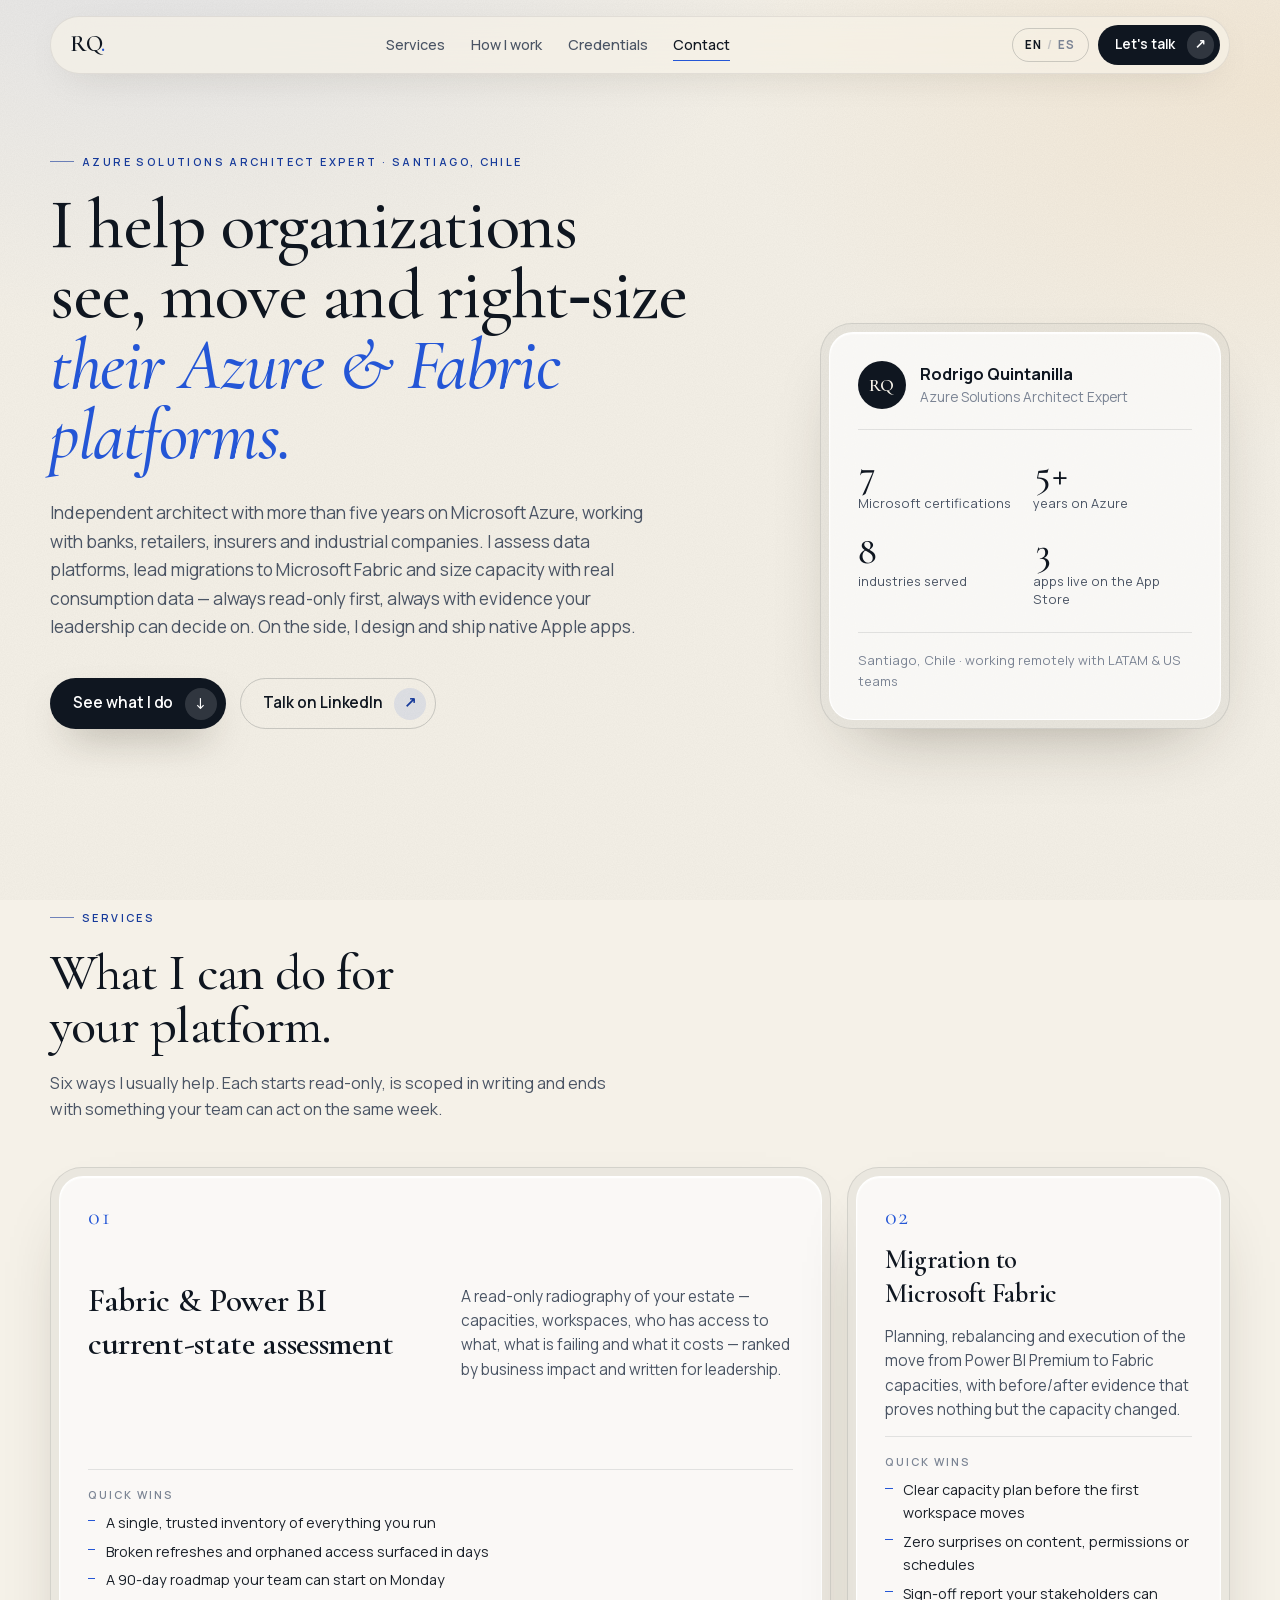
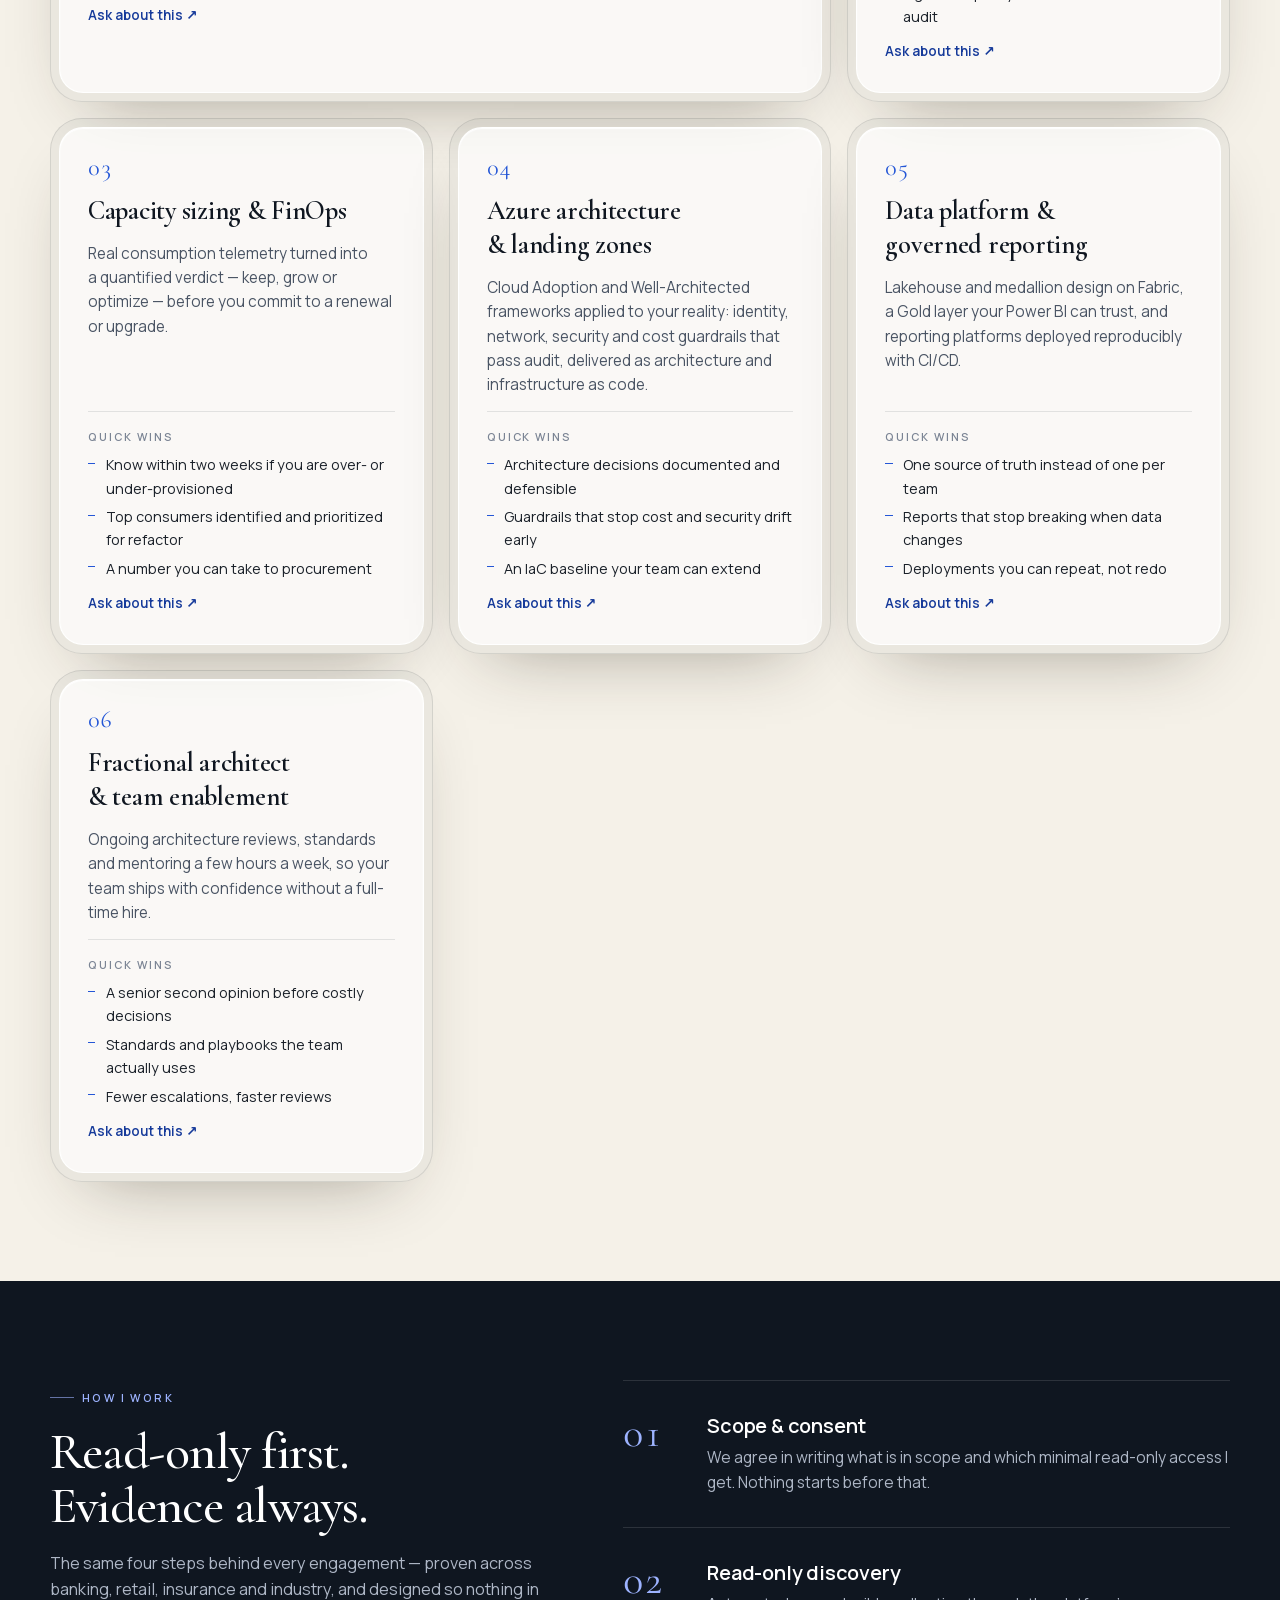
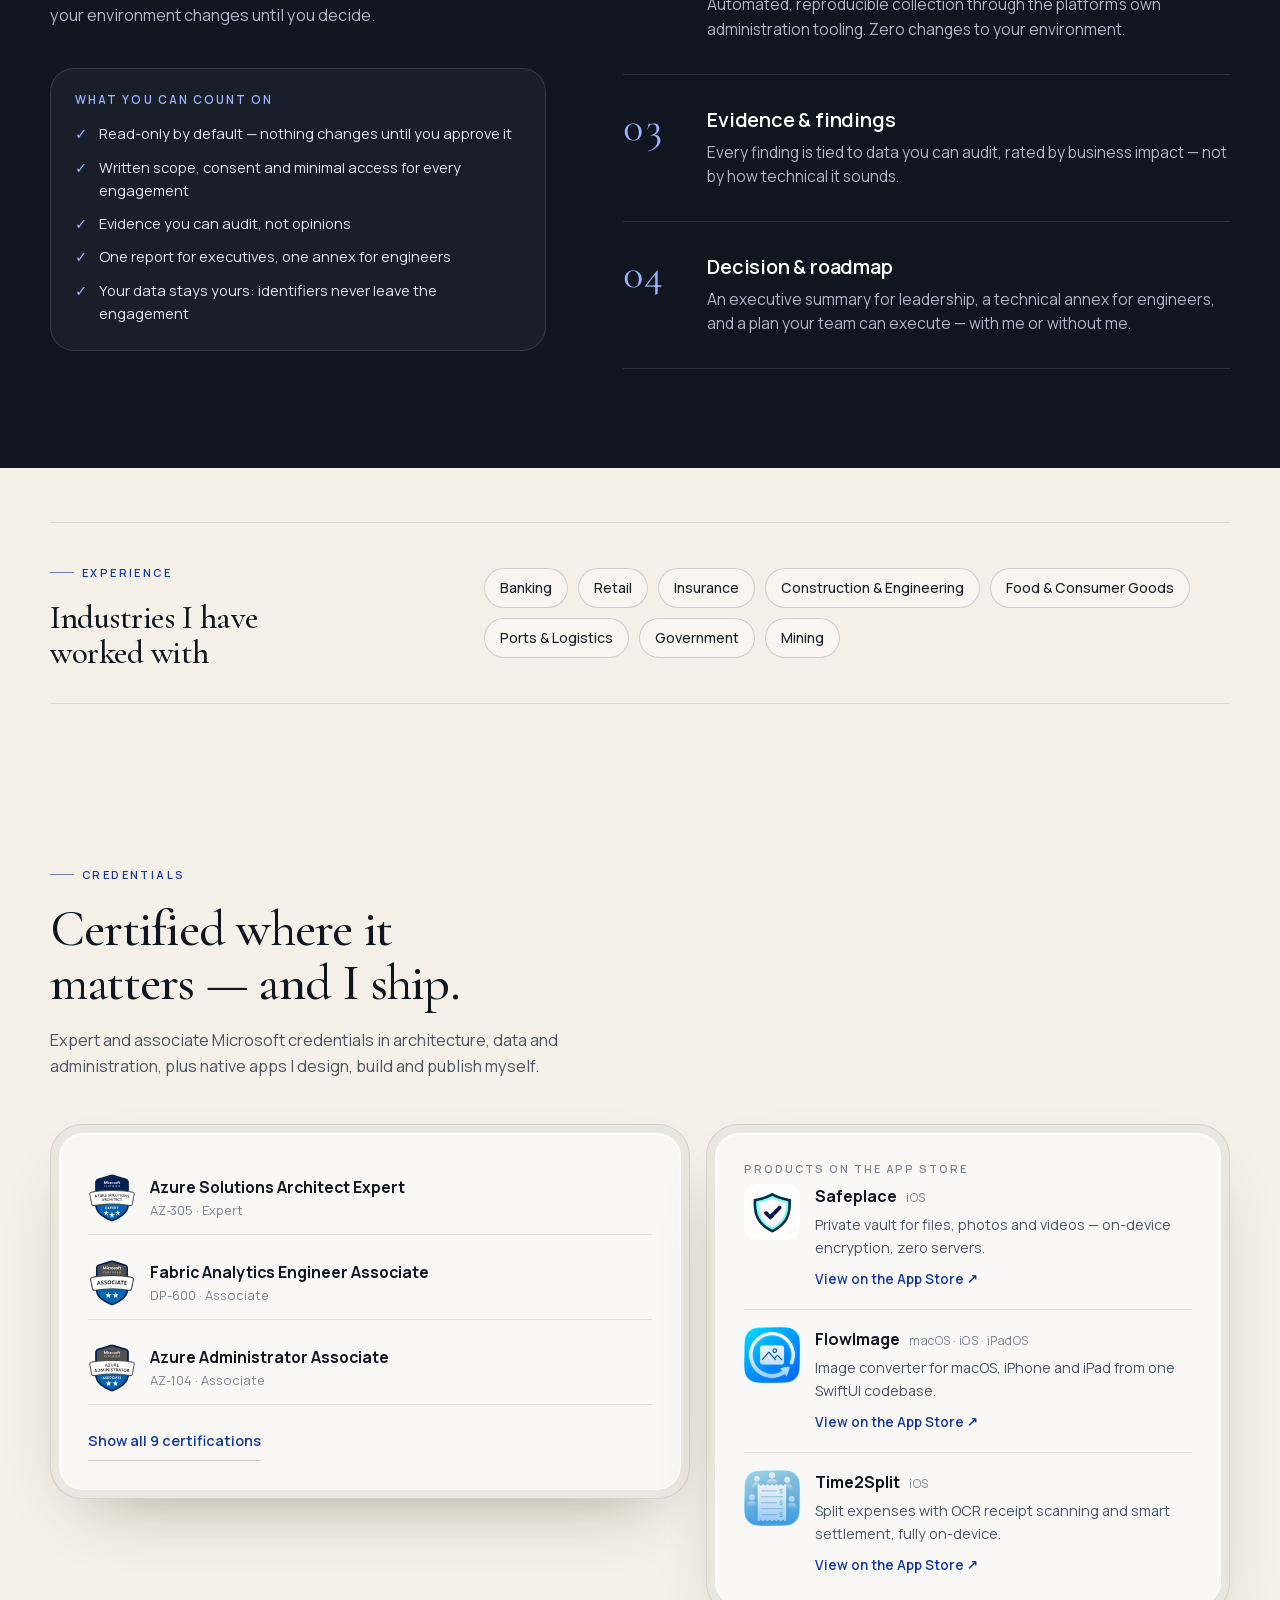
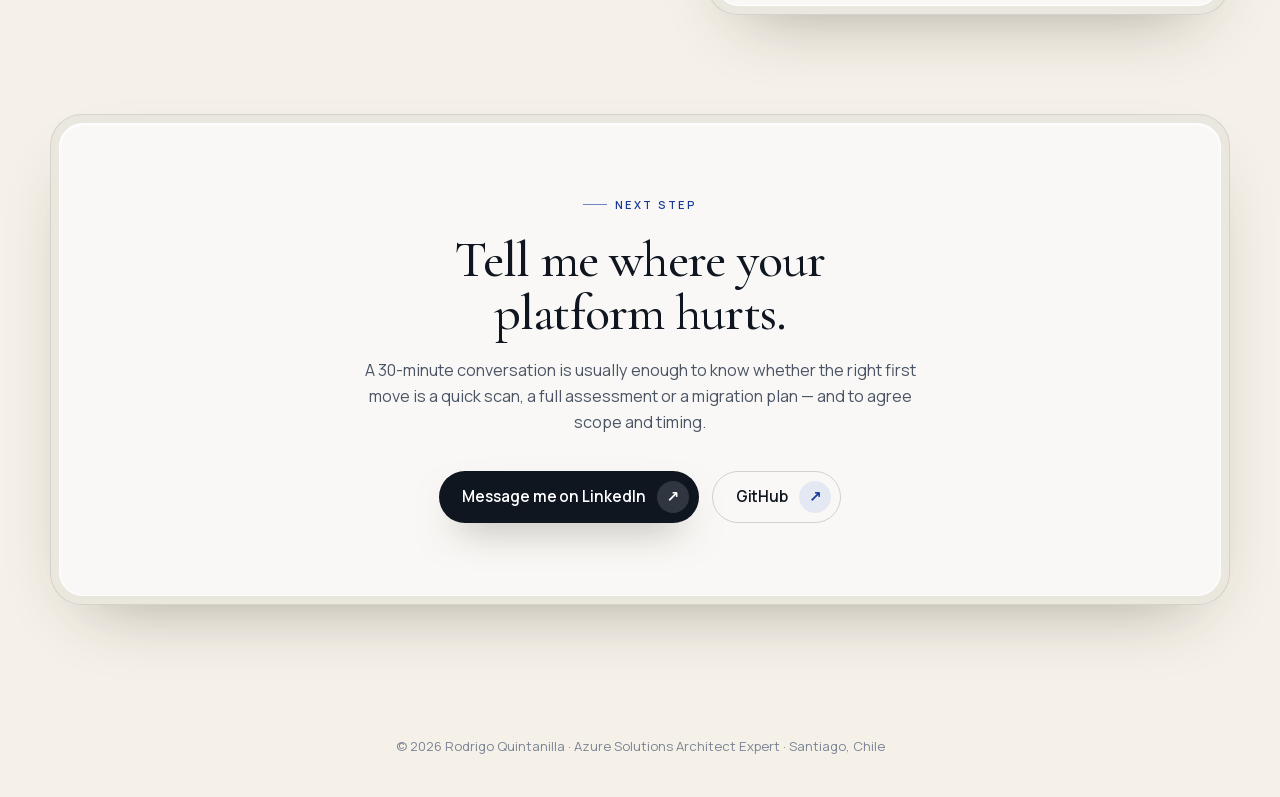
==== commit bb5b6e6e: "v2.1: hero descriptivo (quién soy, a grandes rasgos), sección Servicios sobria (nombre · descripción" ====
--- a/docs/index.html
+++ b/docs/index.html
@@ -3,8 +3,8 @@
 <head>
     <meta charset="UTF-8">
     <meta name="viewport" content="width=device-width, initial-scale=1.0">
-    <title>Rodrigo Quintanilla — Packaged Azure &amp; Microsoft Fabric consulting</title>
-    <meta name="description" content="Fixed-scope, fixed-duration consulting packages for Azure and Microsoft Fabric: quick scans, current-state assessments, Fabric migrations, capacity & FinOps reviews and fractional architecture. Read-only, evidence-based.">
+    <title>Rodrigo Quintanilla — Azure Solutions Architect &amp; Microsoft Fabric consultant</title>
+    <meta name="description" content="Azure Solutions Architect Expert based in Santiago, Chile. Assessments, migrations, capacity sizing and cloud architecture for Azure and Microsoft Fabric, delivered read-only and with evidence leadership can act on.">
     <meta name="author" content="Rodrigo Quintanilla">
     <meta name="robots" content="index, follow">
     <meta name="theme-color" content="#f5f1e8">
@@ -16,8 +16,8 @@
     <meta property="og:type" content="profile">
     <meta property="og:url" content="https://rodriqe.github.io/portfolio/">
     <meta property="og:site_name" content="Rodrigo Quintanilla">
-    <meta property="og:title" content="Rodrigo Quintanilla — Packaged Azure &amp; Microsoft Fabric consulting">
-    <meta property="og:description" content="Fixed-scope, fixed-duration packages: quick scans, assessments, Fabric migrations, capacity & FinOps reviews, fractional architecture. Read-only, evidence-based.">
+    <meta property="og:title" content="Rodrigo Quintanilla — Azure Solutions Architect &amp; Microsoft Fabric consultant">
+    <meta property="og:description" content="Assessments, migrations, capacity sizing and cloud architecture for Azure and Microsoft Fabric — read-only first, evidence always.">
     <meta property="og:image" content="https://rodriqe.github.io/portfolio/assets/img/og-preview.jpg">
     <meta property="og:image:width" content="1200">
     <meta property="og:image:height" content="630">
@@ -27,8 +27,8 @@
 
     <!-- Twitter / X -->
     <meta name="twitter:card" content="summary_large_image">
-    <meta name="twitter:title" content="Rodrigo Quintanilla — Packaged Azure &amp; Microsoft Fabric consulting">
-    <meta name="twitter:description" content="Quick scans, assessments, Fabric migrations, capacity & FinOps reviews — fixed scope, fixed duration.">
+    <meta name="twitter:title" content="Rodrigo Quintanilla — Azure Solutions Architect &amp; Microsoft Fabric consultant">
+    <meta name="twitter:description" content="Assessments, Fabric migrations, capacity sizing and cloud architecture — read-only first, evidence always.">
     <meta name="twitter:image" content="https://rodriqe.github.io/portfolio/assets/img/og-preview.jpg">
 
     <link rel="preload" href="assets/fonts/Manrope-400.woff2" as="font" type="font/woff2" crossorigin>
@@ -72,7 +72,7 @@
             <a href="#top" class="nav-brand" aria-label="Rodrigo Quintanilla — home">RQ<span>.</span></a>
             <nav class="nav-menu" id="navMenu" aria-label="Main navigation">
                 <a href="#services" data-i18n="nav.services">Services</a>
-                <a href="#approach" data-i18n="nav.approach">Approach</a>
+                <a href="#approach" data-i18n="nav.approach">How I work</a>
                 <a href="#credentials" data-i18n="nav.credentials">Credentials</a>
                 <a href="#contact" data-i18n="nav.contact">Contact</a>
             </nav>
@@ -93,16 +93,16 @@
         <section class="hero">
             <div class="container hero-grid">
                 <div class="hero-copy">
-                    <p class="eyebrow" data-i18n="hero.eyebrow">Azure Solutions Architect Expert · Microsoft Fabric</p>
+                    <p class="eyebrow" data-i18n="hero.eyebrow">Azure Solutions Architect Expert · Santiago, Chile</p>
                     <h1>
-                        <span data-i18n="hero.h1.a">Clarity, control</span><br>
-                        <span data-i18n="hero.h1.b">and savings for your</span><br>
-                        <em data-i18n="hero.h1.c">Azure &amp; Fabric platform.</em>
+                        <span data-i18n="hero.h1.a">I help organizations</span><br>
+                        <span data-i18n="hero.h1.b">see, move and right-size</span><br>
+                        <em data-i18n="hero.h1.c">their Azure &amp; Fabric platforms.</em>
                     </h1>
-                    <p class="lead" data-i18n="hero.lead">I help data and technology leaders know exactly where their platform stands, move to Microsoft Fabric with confidence, and pay only for the capacity they really need — through read-only assessments and evidence your executives can act on.</p>
+                    <p class="lead" data-i18n="hero.lead">Independent architect with more than five years on Microsoft Azure, working with banks, retailers, insurers and industrial companies. I assess data platforms, lead migrations to Microsoft Fabric and size capacity with real consumption data — always read-only first, always with evidence your leadership can decide on. On the side, I design and ship native Apple apps.</p>
                     <div class="hero-actions">
-                        <a href="#services" class="btn btn-primary"><span data-i18n="hero.cta">Browse packages</span><span class="btn-icon" aria-hidden="true">↓</span></a>
-                        <a href="https://www.linkedin.com/in/rigoqe/" class="btn btn-ghost" target="_blank" rel="noopener noreferrer"><span data-i18n="hero.cta2">Book a 30-min call</span><span class="btn-icon" aria-hidden="true">↗</span></a>
+                        <a href="#services" class="btn btn-primary"><span data-i18n="hero.cta">See what I do</span><span class="btn-icon" aria-hidden="true">↓</span></a>
+                        <a href="https://www.linkedin.com/in/rigoqe/" class="btn btn-ghost" target="_blank" rel="noopener noreferrer"><span data-i18n="hero.cta2">Talk on LinkedIn</span><span class="btn-icon" aria-hidden="true">↗</span></a>
                     </div>
                 </div>
 
@@ -126,11 +126,11 @@
         <section class="section" id="services">
             <div class="container">
                 <header class="section-head" data-reveal>
-                    <p class="eyebrow" data-i18n="services.eyebrow">Packages</p>
-                    <h2 data-i18n="services.title">Pick the package that answers your question.</h2>
-                    <p class="section-sub" data-i18n="services.subtitle">Each one has a fixed scope, a fixed duration and a defined set of deliverables. Start small with a Quick Scan or go straight to the package you need.</p>
+                    <p class="eyebrow" data-i18n="services.eyebrow">Services</p>
+                    <h2 data-i18n="services.title">What I can do for your platform.</h2>
+                    <p class="section-sub" data-i18n="services.subtitle">Six ways I usually help. Each starts read-only, is scoped in writing and ends with something your team can act on the same week.</p>
                 </header>
-                <div class="bento" id="servicesGrid"></div>
+                <div class="services-grid" id="servicesGrid"></div>
             </div>
         </section>
 
@@ -191,8 +191,8 @@
             <div class="container contact bezel" data-reveal>
                 <div class="bezel-core">
                     <p class="eyebrow" data-i18n="contact.eyebrow">Next step</p>
-                    <h2 data-i18n="contact.title">Let's talk about your platform.</h2>
-                    <p class="section-sub" data-i18n="contact.text">A 30-minute conversation is enough to tell you whether an assessment, a migration plan or a sizing review is the right first move. Message me on LinkedIn.</p>
+                    <h2 data-i18n="contact.title">Tell me where your platform hurts.</h2>
+                    <p class="section-sub" data-i18n="contact.text">A 30-minute conversation is usually enough to know whether the right first move is a quick scan, a full assessment or a migration plan — and to agree scope and timing.</p>
                     <div class="hero-actions">
                         <a href="https://www.linkedin.com/in/rigoqe/" class="btn btn-primary" target="_blank" rel="noopener noreferrer"><span data-i18n="contact.cta">Message me on LinkedIn</span><span class="btn-icon" aria-hidden="true">↗</span></a>
                         <a href="https://github.com/Rodriqe" class="btn btn-ghost" target="_blank" rel="noopener noreferrer"><span data-i18n="contact.cta2">GitHub</span><span class="btn-icon" aria-hidden="true">↗</span></a>
--- a/docs/assets/css/styles.css
+++ b/docs/assets/css/styles.css
@@ -69,7 +69,7 @@
 
 h1 {
     font-family: 'Cormorant Garamond', Georgia, serif;
-    font-size: clamp(2.9rem, 6.2vw, 5.4rem);
+    font-size: clamp(2.8rem, 5.6vw, 4.9rem);
     letter-spacing: -0.02em;
     line-height: 0.98;
 }
@@ -243,36 +243,29 @@
 
 /* ---------- Services bento ---------- */
 
-.bento { display: grid; grid-template-columns: repeat(6, minmax(0, 1fr)); gap: 1rem; }
-.service { grid-column: span 2; display: flex; }
-.service--lg { grid-column: span 4; }
-.service .bezel-core { display: flex; flex-direction: column; gap: 0.9rem; width: 100%; transition: transform 0.7s var(--ease); }
+.services-grid { display: grid; grid-template-columns: repeat(3, minmax(0, 1fr)); gap: 1rem; }
+.service { display: flex; }
+.service .bezel-core { display: flex; flex-direction: column; gap: 0.85rem; width: 100%; transition: transform 0.7s var(--ease); }
 .service:hover .bezel-core { transform: translateY(-4px); }
-
-.service-head { display: flex; justify-content: space-between; align-items: center; }
-.service-num { font-family: 'Cormorant Garamond', Georgia, serif; font-size: 1.6rem; color: var(--accent); font-variant-numeric: tabular-nums; }
-.service-badge { padding: 0.3rem 0.7rem; border-radius: 999px; font-size: 0.64rem; font-weight: 700; letter-spacing: 0.14em; text-transform: uppercase; background: var(--accent-soft); color: var(--accent-ink); }
-.service--popular .service-badge { background: var(--ink); color: var(--paper); }
-.service--popular .bezel-core { border-color: rgba(36, 86, 214, 0.35); box-shadow: inset 0 1px 1px rgba(255,255,255,0.9), 0 0 0 1px rgba(36, 86, 214, 0.15); }
-.service h3 { font-family: 'Cormorant Garamond', Georgia, serif; font-size: 1.75rem; font-weight: 600; }
-.service--lg h3 { font-size: clamp(1.9rem, 2.6vw, 2.4rem); }
-.service-promise { font-weight: 600; color: var(--ink); font-size: 1rem; }
+/* La primera ocupa dos columnas y rompe la cuadrícula uniforme */
+.service:first-child { grid-column: span 2; }
+.service:first-child .bezel-core { flex-direction: row; flex-wrap: wrap; align-items: flex-start; gap: 0.85rem 2.5rem; }
+.service:first-child .service-num { flex-basis: 100%; }
+.service:first-child h3 { flex: 1 1 260px; font-size: clamp(1.9rem, 2.6vw, 2.3rem); }
+.service:first-child .service-desc { flex: 1 1 260px; margin-top: 0.35rem; }
+.service:first-child .service-wins { flex-basis: 100%; }
+.service:first-child .service-link { flex-basis: 100%; }
+
+.service-num { font-family: 'Cormorant Garamond', Georgia, serif; font-size: 1.5rem; color: var(--accent); font-variant-numeric: tabular-nums; line-height: 1; }
+.service h3 { font-family: 'Cormorant Garamond', Georgia, serif; font-size: 1.65rem; font-weight: 600; }
 .service-desc { color: var(--text-soft); font-size: 0.95rem; text-wrap: pretty; }
-.service-meta { margin-top: auto; padding-top: 1rem; border-top: 1px solid var(--line); display: grid; gap: 1rem; }
-.service--lg .service-meta { grid-template-columns: 1.2fr 1fr; gap: 1.5rem; }
-.service-facts { display: grid; gap: 0.75rem; }
-.meta-list { list-style: none; display: grid; gap: 0.3rem; }
+.service-wins { margin-top: auto; padding-top: 1rem; border-top: 1px solid var(--line); }
+.meta-list { list-style: none; display: grid; gap: 0.35rem; }
 .meta-list li { position: relative; padding-left: 1.1rem; font-size: 0.9rem; color: var(--text); }
 .meta-list li::before { content: ''; position: absolute; left: 0; top: 0.65em; width: 0.45rem; height: 1px; background: var(--accent); }
 .meta-text { font-size: 0.9rem; color: var(--text-soft); text-wrap: pretty; }
-
-.service-foot { display: flex; justify-content: space-between; align-items: center; gap: 1rem; flex-wrap: wrap; padding-top: 1rem; border-top: 1px solid var(--line); }
-.service-price { display: flex; align-items: baseline; gap: 0.4rem; }
-.price-from { font-size: 0.72rem; font-weight: 600; letter-spacing: 0.12em; text-transform: uppercase; color: var(--muted); }
-.price-value { font-family: 'Cormorant Garamond', Georgia, serif; font-size: 1.6rem; color: var(--ink); font-variant-numeric: tabular-nums; }
-.price-quote { font-size: 0.85rem; font-weight: 600; color: var(--text-soft); }
-.btn-sm-card { padding: 0.4rem 0.4rem 0.4rem 1.1rem; font-size: 0.86rem; }
-.btn-sm-card .btn-icon { width: 1.75rem; height: 1.75rem; font-size: 0.85rem; }
+.service-link { align-self: flex-start; font-size: 0.85rem; font-weight: 600; color: var(--accent-ink); text-decoration: none; border-bottom: 1px solid transparent; transition: border-color 0.4s var(--ease), color 0.4s var(--ease); }
+.service-link:hover { border-color: currentColor; color: var(--ink); }
 
 /* ---------- Approach ---------- */
 
@@ -348,9 +341,7 @@
 /* ---------- Responsive ---------- */
 
 @media (max-width: 1024px) {
-    .bento { grid-template-columns: repeat(2, minmax(0, 1fr)); }
-    .service, .service--lg { grid-column: span 1; }
-    .service--lg { grid-column: span 2; }
+    .services-grid { grid-template-columns: repeat(2, minmax(0, 1fr)); }
     .approach-grid { grid-template-columns: 1fr; }
     .approach-grid .section-head { position: static; margin-bottom: 2rem; }
 }
@@ -382,9 +373,9 @@
 
 @media (max-width: 640px) {
     .container { width: calc(100% - 2rem); }
-    .bento { grid-template-columns: 1fr; }
-    .service--lg { grid-column: span 1; }
-    .service--lg .service-meta { grid-template-columns: 1fr; }
+    .services-grid { grid-template-columns: 1fr; }
+    .service:first-child { grid-column: span 1; }
+    .service:first-child .bezel-core { flex-direction: column; }
     .bezel { border-radius: var(--radius-lg); padding: 0.4rem; }
     .bezel-core { border-radius: calc(var(--radius-lg) - 0.4rem); padding: 1.35rem; }
     .proof { grid-template-columns: 1fr 1fr; }
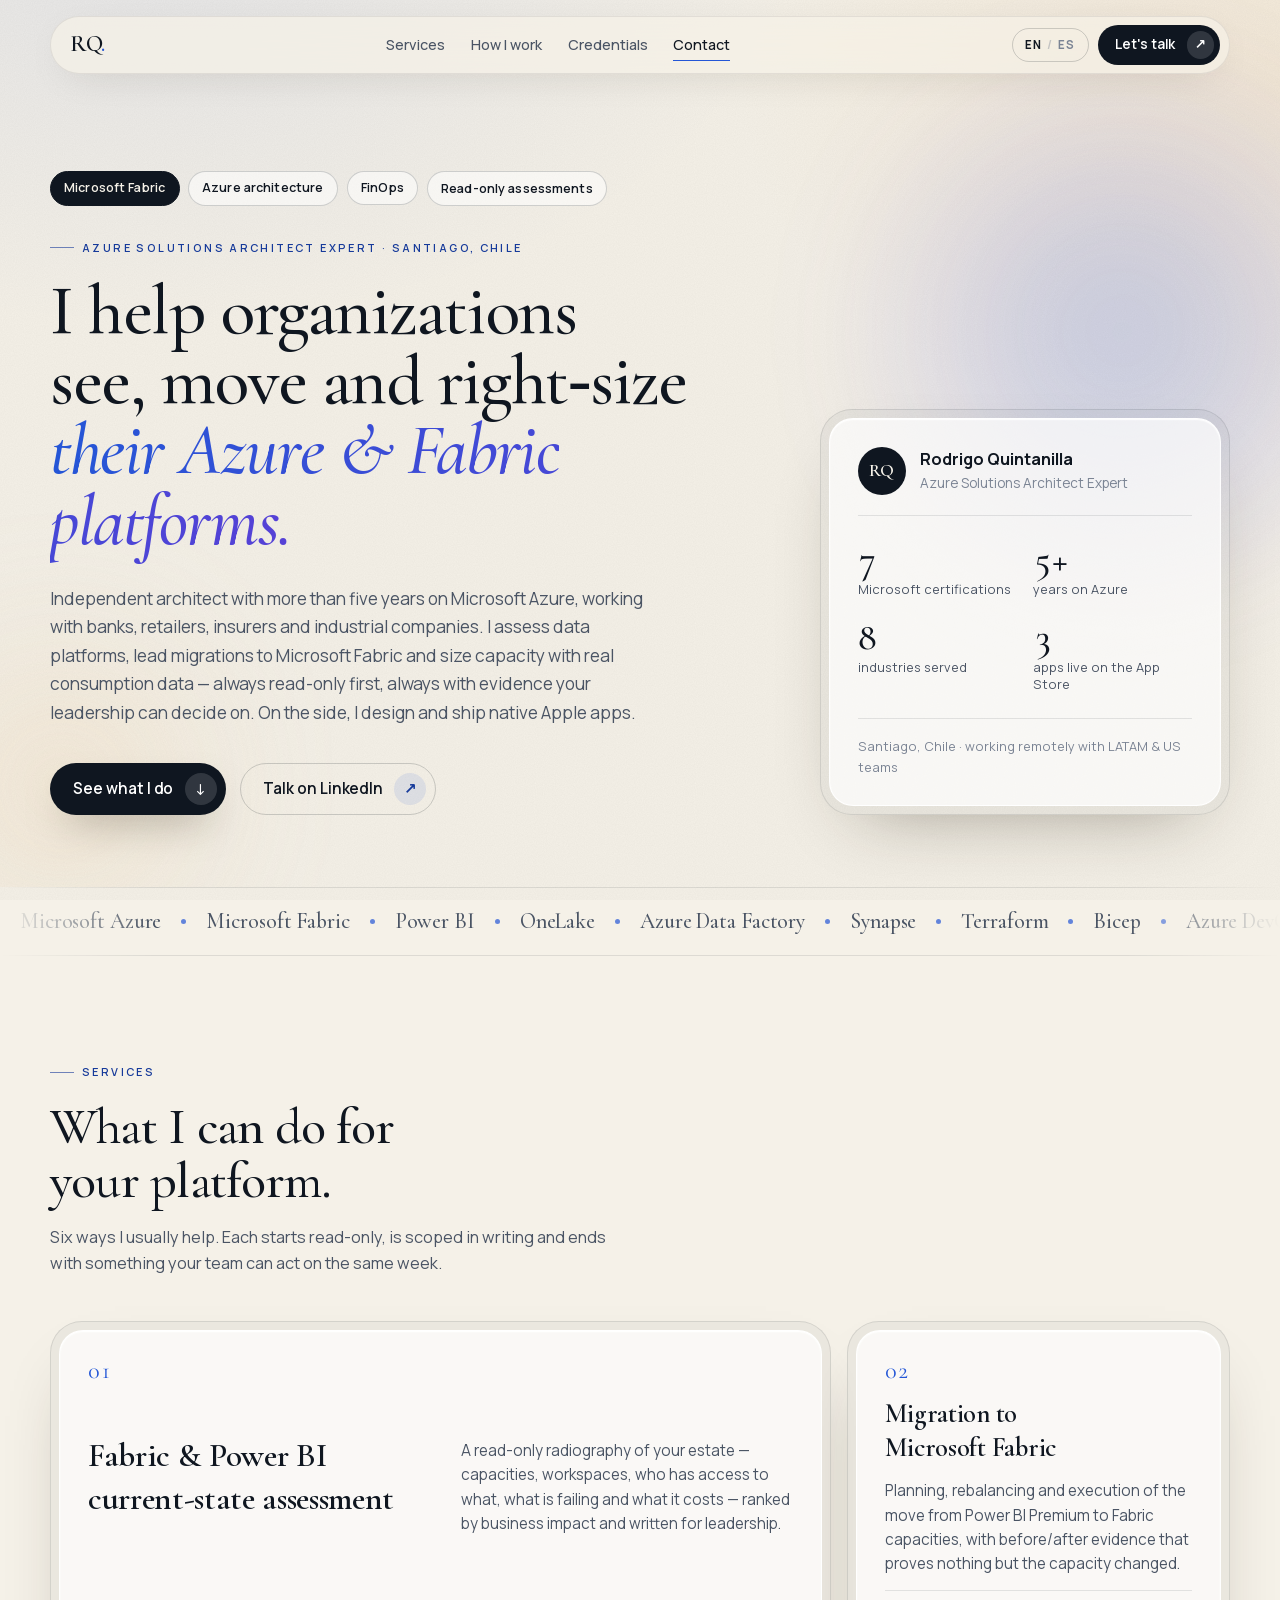
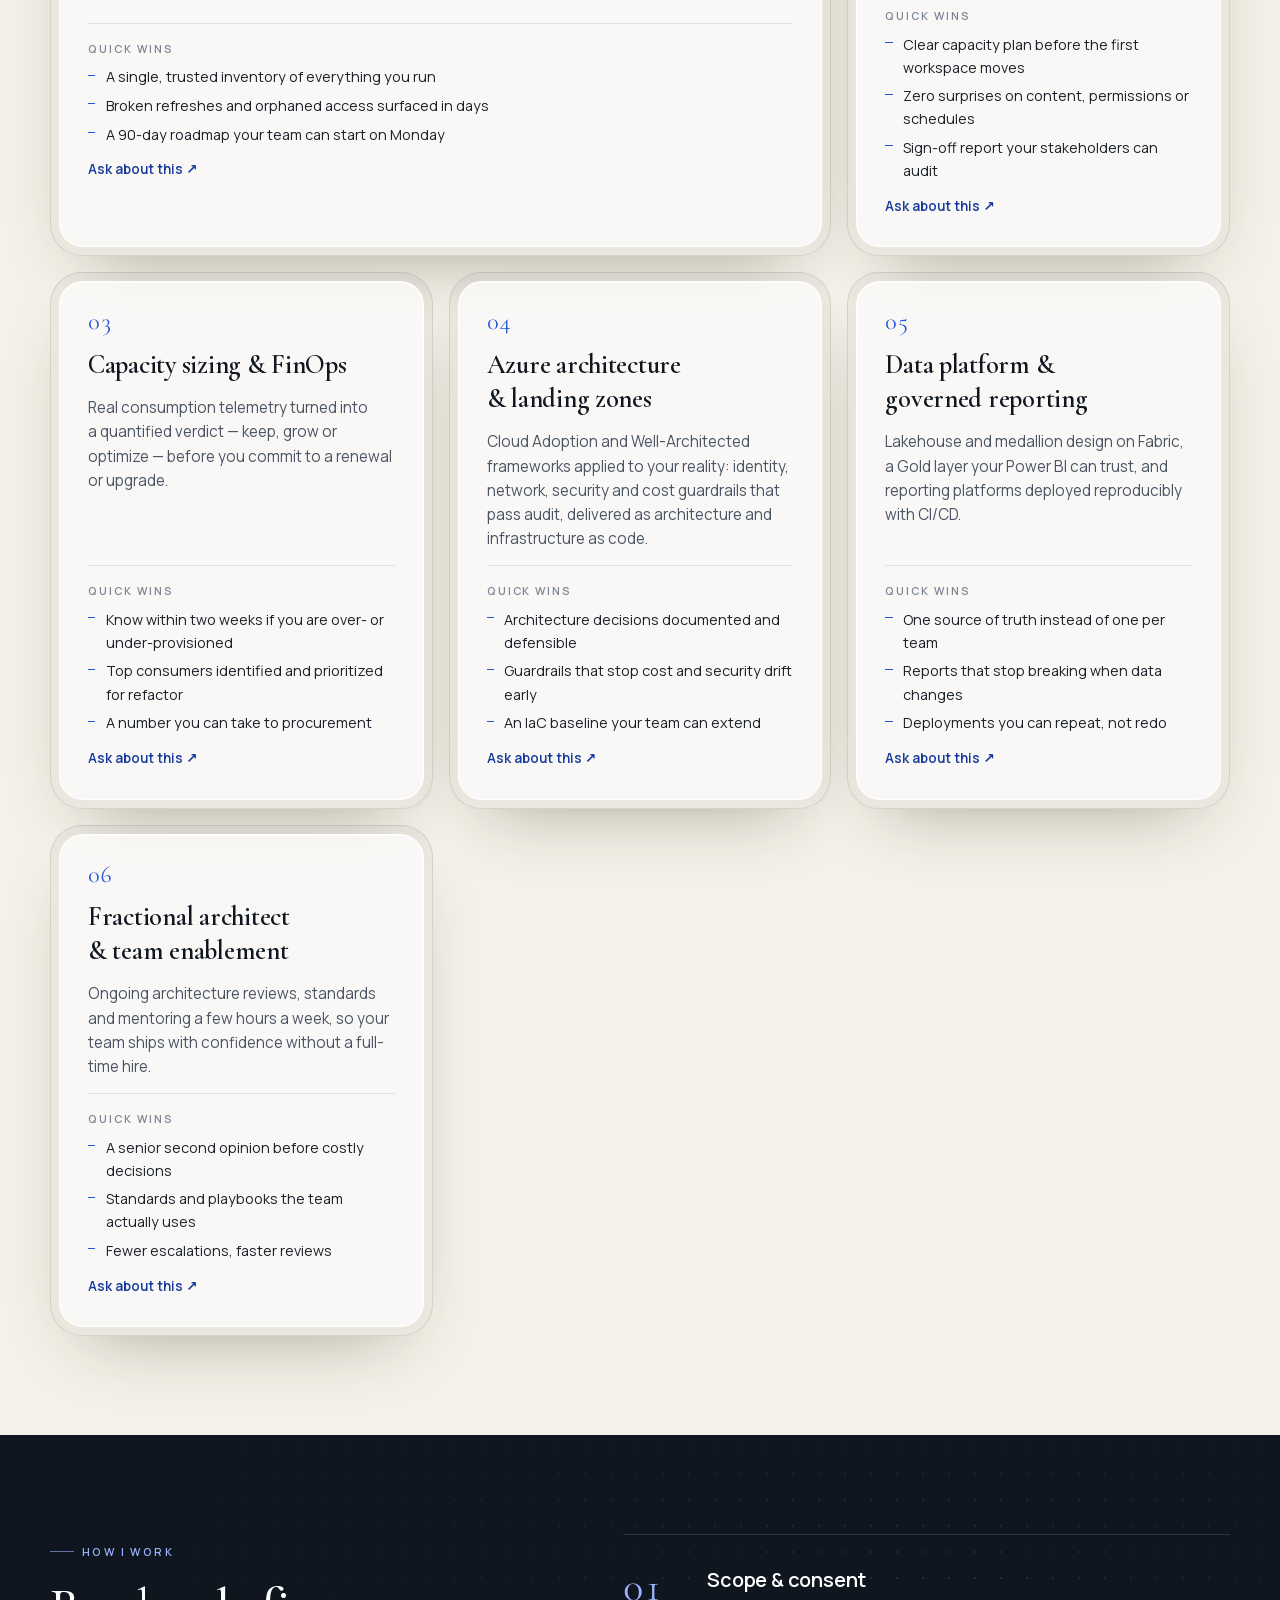
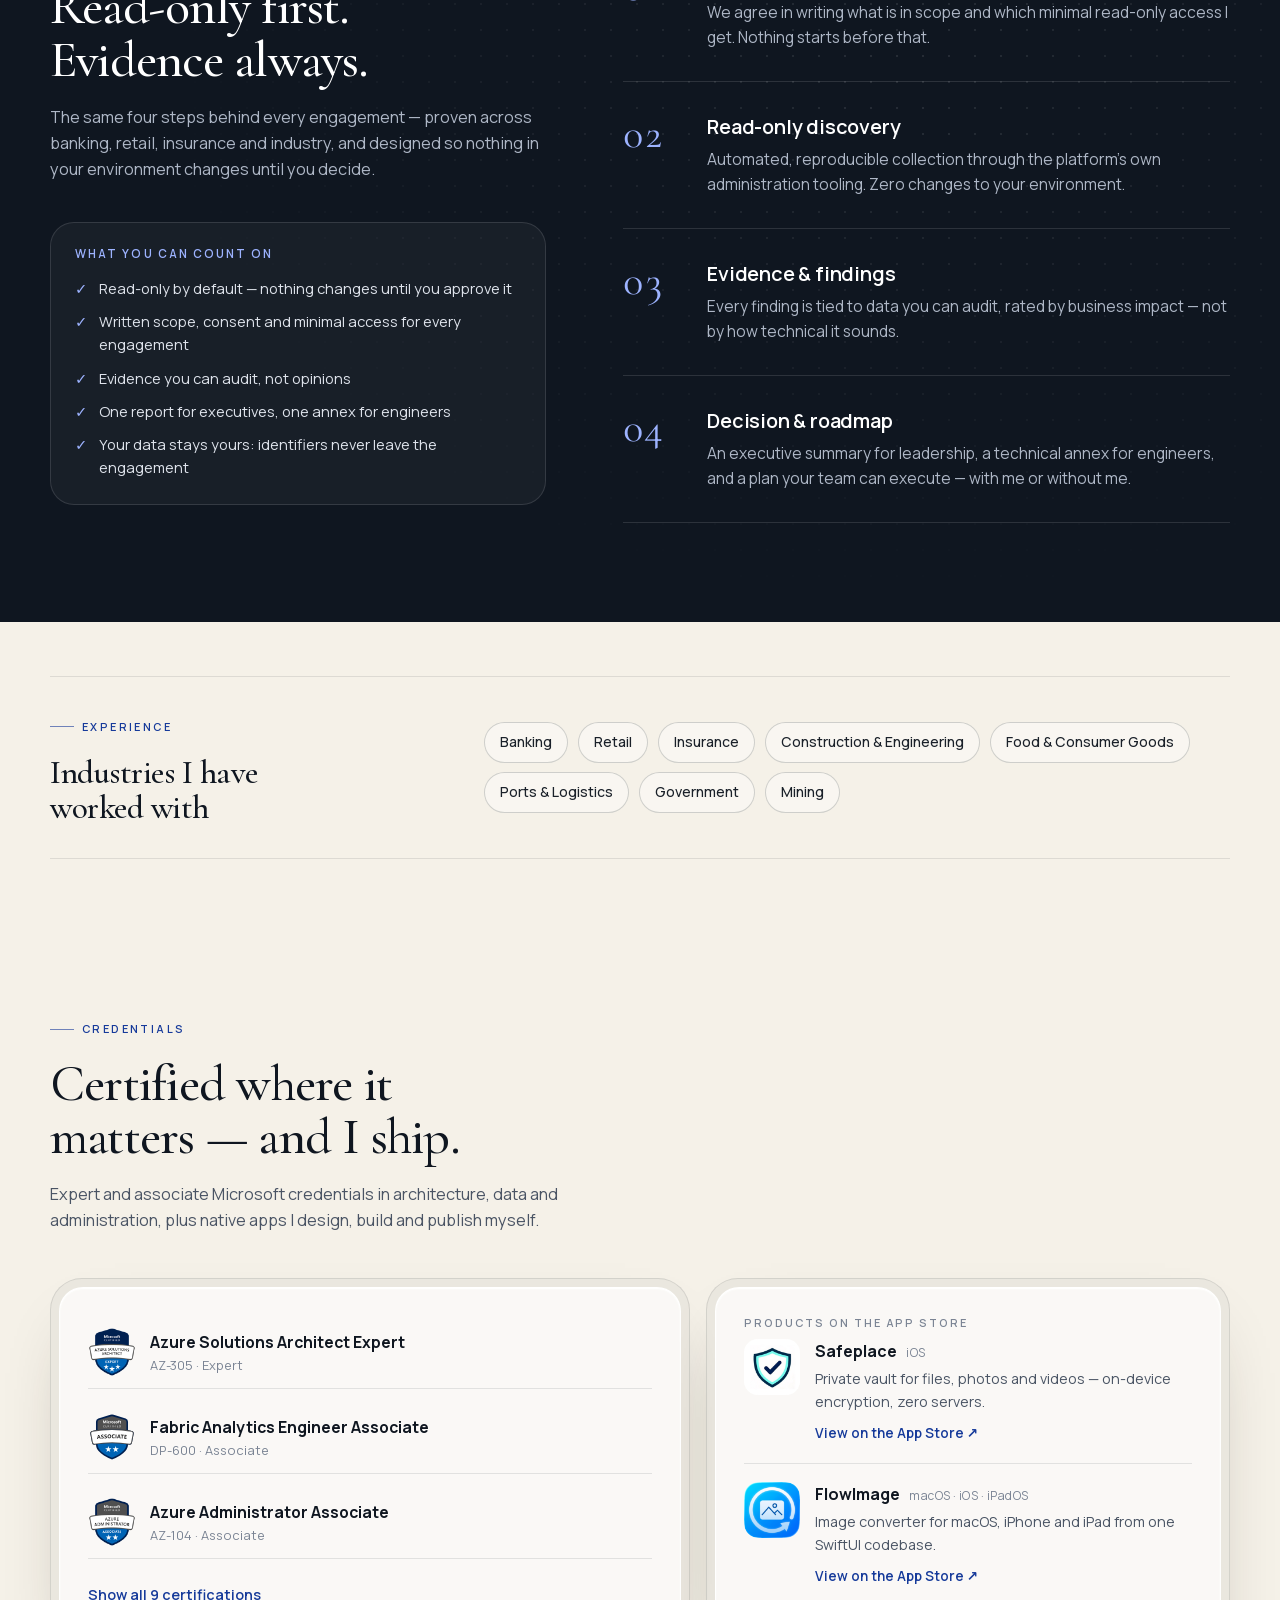
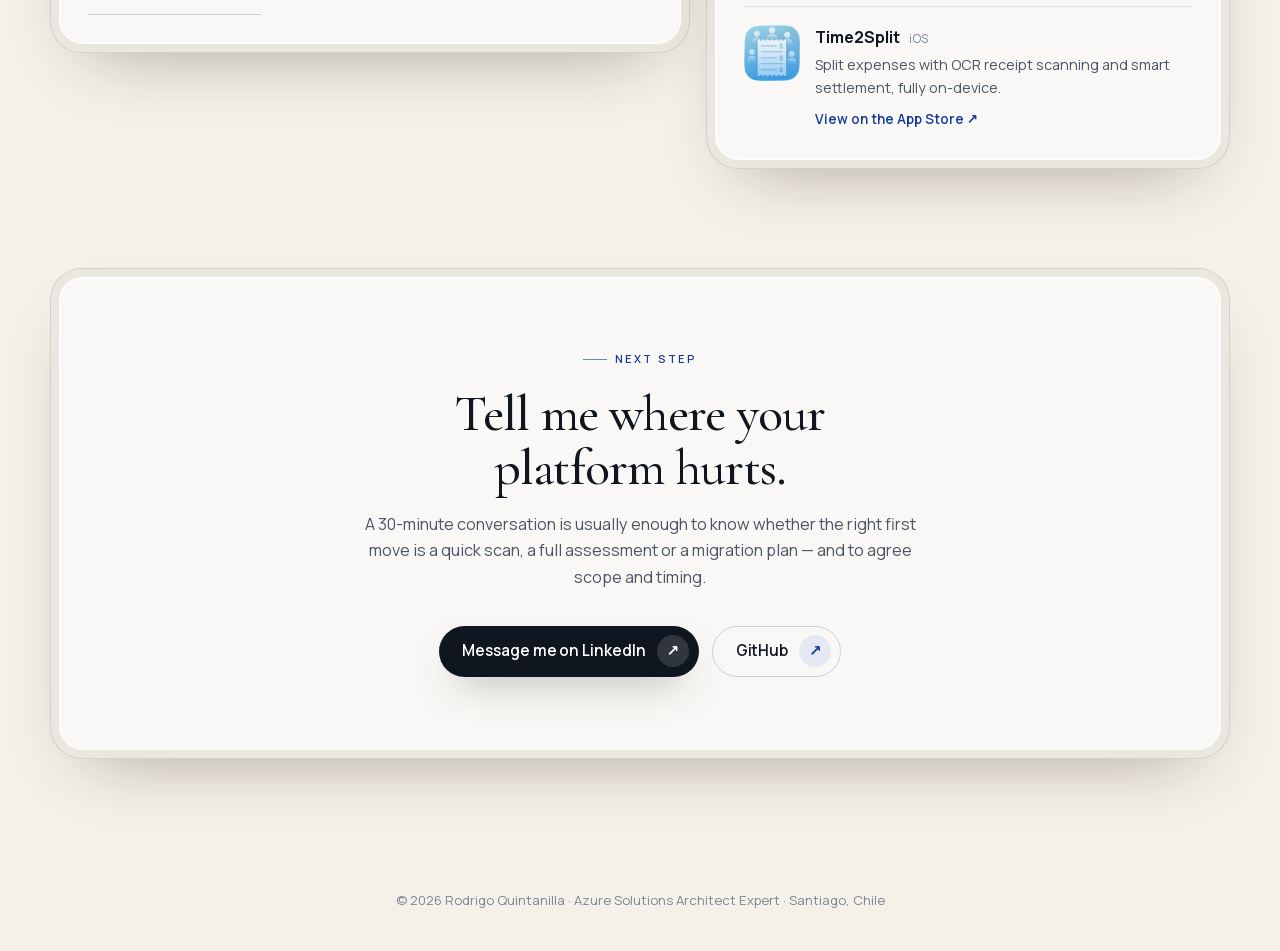
==== commit 232a6a62: "v2.2: toque moderno — chips de foco, orbes de luz animados, gradiente en el énfasis del H1, marquee " ====
--- a/docs/index.html
+++ b/docs/index.html
@@ -91,8 +91,11 @@
     <main>
         <!-- Hero: editorial split -->
         <section class="hero">
+            <div class="orb orb--a" aria-hidden="true"></div>
+            <div class="orb orb--b" aria-hidden="true"></div>
             <div class="container hero-grid">
                 <div class="hero-copy">
+                    <ul class="focus-chips" id="focusChips" aria-label="Focus areas"></ul>
                     <p class="eyebrow" data-i18n="hero.eyebrow">Azure Solutions Architect Expert · Santiago, Chile</p>
                     <h1>
                         <span data-i18n="hero.h1.a">I help organizations</span><br>
@@ -121,6 +124,11 @@
                 </aside>
             </div>
         </section>
+
+        <!-- Stack marquee -->
+        <div class="marquee" aria-label="Technology stack">
+            <div class="marquee-track" id="marqueeTrack"></div>
+        </div>
 
         <!-- Services: bento -->
         <section class="section" id="services">
--- a/docs/assets/css/styles.css
+++ b/docs/assets/css/styles.css
@@ -73,7 +73,15 @@
     letter-spacing: -0.02em;
     line-height: 0.98;
 }
-h1 em { font-style: italic; color: var(--accent); }
+h1 em {
+    font-style: italic;
+    background: linear-gradient(100deg, var(--accent) 0%, #5b3fd6 55%, var(--accent) 100%);
+    background-size: 200% 100%;
+    -webkit-background-clip: text; background-clip: text;
+    -webkit-text-fill-color: transparent; color: transparent;
+    animation: shimmer 9s var(--ease) infinite alternate;
+}
+@keyframes shimmer { from { background-position: 0% 50%; } to { background-position: 100% 50%; } }
 
 h2 {
     font-family: 'Cormorant Garamond', Georgia, serif;
@@ -135,16 +143,25 @@
 .link-btn:hover { color: var(--ink); border-color: var(--ink); }
 .link-btn[hidden] { display: none; }
 
-/* ---------- Double-bezel cards ---------- */
+/* ---------- Double-bezel cards (+ spotlight que sigue al cursor) ---------- */
 
 .bezel {
+    position: relative;
     background: rgba(15, 22, 32, 0.045);
     border: 1px solid var(--line);
     border-radius: var(--radius-xl);
     padding: 0.5rem;
     box-shadow: 0 30px 70px -40px rgba(var(--shadow-tint), 0.45);
-}
+    --mx: 50%; --my: 50%;
+}
+.bezel::after {
+    content: ''; position: absolute; inset: 0; border-radius: inherit; pointer-events: none;
+    background: radial-gradient(420px circle at var(--mx) var(--my), rgba(36, 86, 214, 0.14), transparent 60%);
+    opacity: 0; transition: opacity 0.6s var(--ease);
+}
+.bezel:hover::after { opacity: 1; }
 .bezel-core {
+    position: relative; z-index: 1;
     height: 100%;
     background: rgba(255, 255, 255, 0.72);
     border: 1px solid rgba(255, 255, 255, 0.9);
@@ -208,8 +225,24 @@
 
 /* ---------- Hero (editorial split) ---------- */
 
-.hero { position: relative; z-index: 2; padding: clamp(8.5rem, 16vh, 12rem) 0 clamp(4rem, 8vh, 6rem); }
-.hero-grid { display: grid; grid-template-columns: minmax(0, 1.35fr) minmax(300px, 0.8fr); gap: clamp(2.5rem, 6vw, 6rem); align-items: end; }
+.hero { position: relative; z-index: 2; padding: clamp(10rem, 19vh, 13.5rem) 0 clamp(4rem, 8vh, 6rem); overflow: clip; }
+.hero-grid { position: relative; display: grid; grid-template-columns: minmax(0, 1.35fr) minmax(300px, 0.8fr); gap: clamp(2.5rem, 6vw, 6rem); align-items: end; }
+
+/* Orbes de luz: solo transform/opacity, detrás del contenido */
+.orb { position: absolute; border-radius: 50%; pointer-events: none; filter: blur(70px); opacity: 0.55; will-change: transform; }
+.orb--a { width: 520px; height: 520px; right: -8%; top: 8%; background: radial-gradient(circle, rgba(36, 86, 214, 0.45), rgba(91, 63, 214, 0.15) 60%, transparent 70%); animation: drift 22s var(--ease) infinite alternate; }
+.orb--b { width: 380px; height: 380px; left: -10%; bottom: -10%; background: radial-gradient(circle, rgba(236, 200, 150, 0.55), transparent 70%); animation: drift 28s var(--ease) infinite alternate-reverse; }
+@keyframes drift { from { transform: translate3d(0, 0, 0) scale(1); } to { transform: translate3d(-6%, 8%, 0) scale(1.12); } }
+
+.focus-chips { list-style: none; display: flex; flex-wrap: wrap; gap: 0.5rem; margin-bottom: 1.5rem; }
+.focus-chips li {
+    padding: 0.4rem 0.85rem; border-radius: 999px;
+    background: rgba(255,255,255,0.55); border: 1px solid var(--line-strong);
+    font-size: 0.78rem; font-weight: 600; letter-spacing: 0.01em; color: var(--ink);
+    -webkit-backdrop-filter: blur(8px); backdrop-filter: blur(8px);
+    animation: rise 0.9s calc(var(--i) * 80ms) var(--ease-out) both;
+}
+.focus-chips li:first-child { background: var(--ink); color: var(--paper); border-color: var(--ink); }
 
 .hero-copy { animation: rise 1.1s var(--ease-out) both; }
 .hero-actions { display: flex; flex-wrap: wrap; gap: 0.85rem; margin-top: 2.25rem; }
@@ -230,13 +263,25 @@
 .proof-label { font-size: 0.8rem; color: var(--text-soft); line-height: 1.35; }
 .card-foot { margin-top: 1.5rem; padding-top: 1.1rem; border-top: 1px solid var(--line); font-size: 0.8rem; color: var(--muted); }
 
+/* ---------- Marquee de stack ---------- */
+
+.marquee { position: relative; z-index: 2; overflow: hidden; border-block: 1px solid var(--line); padding: 1rem 0; mask-image: linear-gradient(90deg, transparent, #000 12%, #000 88%, transparent); -webkit-mask-image: linear-gradient(90deg, transparent, #000 12%, #000 88%, transparent); }
+.marquee-track { display: flex; width: max-content; animation: marquee 48s linear infinite; }
+.marquee:hover .marquee-track { animation-play-state: paused; }
+.marquee-group { display: flex; align-items: center; }
+.marquee-group span { font-family: 'Cormorant Garamond', Georgia, serif; font-size: 1.35rem; font-weight: 500; color: var(--text-soft); white-space: nowrap; padding: 0 1.25rem; letter-spacing: -0.005em; }
+.marquee-group i { width: 5px; height: 5px; border-radius: 50%; background: var(--accent); opacity: 0.7; flex: none; }
+@keyframes marquee { to { transform: translate3d(-50%, 0, 0); } }
+
 /* ---------- Sections ---------- */
 
 .section { position: relative; z-index: 2; padding: clamp(5.5rem, 11vh, 8.5rem) 0; }
 .section--tight { padding: clamp(3rem, 6vh, 4.5rem) 0; }
 .section-head { margin-bottom: clamp(2.5rem, 5vh, 3.75rem); }
 
-.section--ink { background: var(--ink); color: #dfe4ec; }
+.section--ink { position: relative; background: var(--ink); color: #dfe4ec; overflow: clip; }
+.section--ink::before { content: ''; position: absolute; inset: 0; pointer-events: none; background-image: radial-gradient(rgba(255,255,255,0.10) 1px, transparent 1.5px); background-size: 26px 26px; mask-image: radial-gradient(60% 70% at 70% 30%, #000, transparent); -webkit-mask-image: radial-gradient(60% 70% at 70% 30%, #000, transparent); }
+.section--ink > .container { position: relative; }
 .section--ink h2, .section--ink h3 { color: #fff; }
 .section--ink .eyebrow { color: #9db3ff; }
 .section--ink .section-sub { color: #aeb7c6; }
@@ -331,7 +376,8 @@
 
 [data-reveal] { opacity: 0; transform: translateY(28px); filter: blur(6px); transition: opacity 0.9s var(--ease-out), transform 0.9s var(--ease-out), filter 0.9s var(--ease-out); transition-delay: var(--delay, 0ms); }
 [data-reveal].is-visible { opacity: 1; transform: none; filter: none; }
-html.no-motion [data-reveal], html.no-motion .hero-copy, html.no-motion .hero-card { opacity: 1; transform: none; filter: none; animation: none; transition: none; }
+html.no-motion [data-reveal], html.no-motion .hero-copy, html.no-motion .hero-card, html.no-motion .focus-chips li { opacity: 1; transform: none; filter: none; animation: none; transition: none; }
+html.no-motion .orb, html.no-motion .marquee-track, html.no-motion h1 em { animation: none; }
 
 @media (prefers-reduced-motion: reduce) {
     html { scroll-behavior: auto; }
@@ -373,6 +419,9 @@
 
 @media (max-width: 640px) {
     .container { width: calc(100% - 2rem); }
+    .orb--a { width: 320px; height: 320px; right: -30%; }
+    .orb--b { display: none; }
+    .marquee-group span { font-size: 1.1rem; padding: 0 0.9rem; }
     .services-grid { grid-template-columns: 1fr; }
     .service:first-child { grid-column: span 1; }
     .service:first-child .bezel-core { flex-direction: column; }
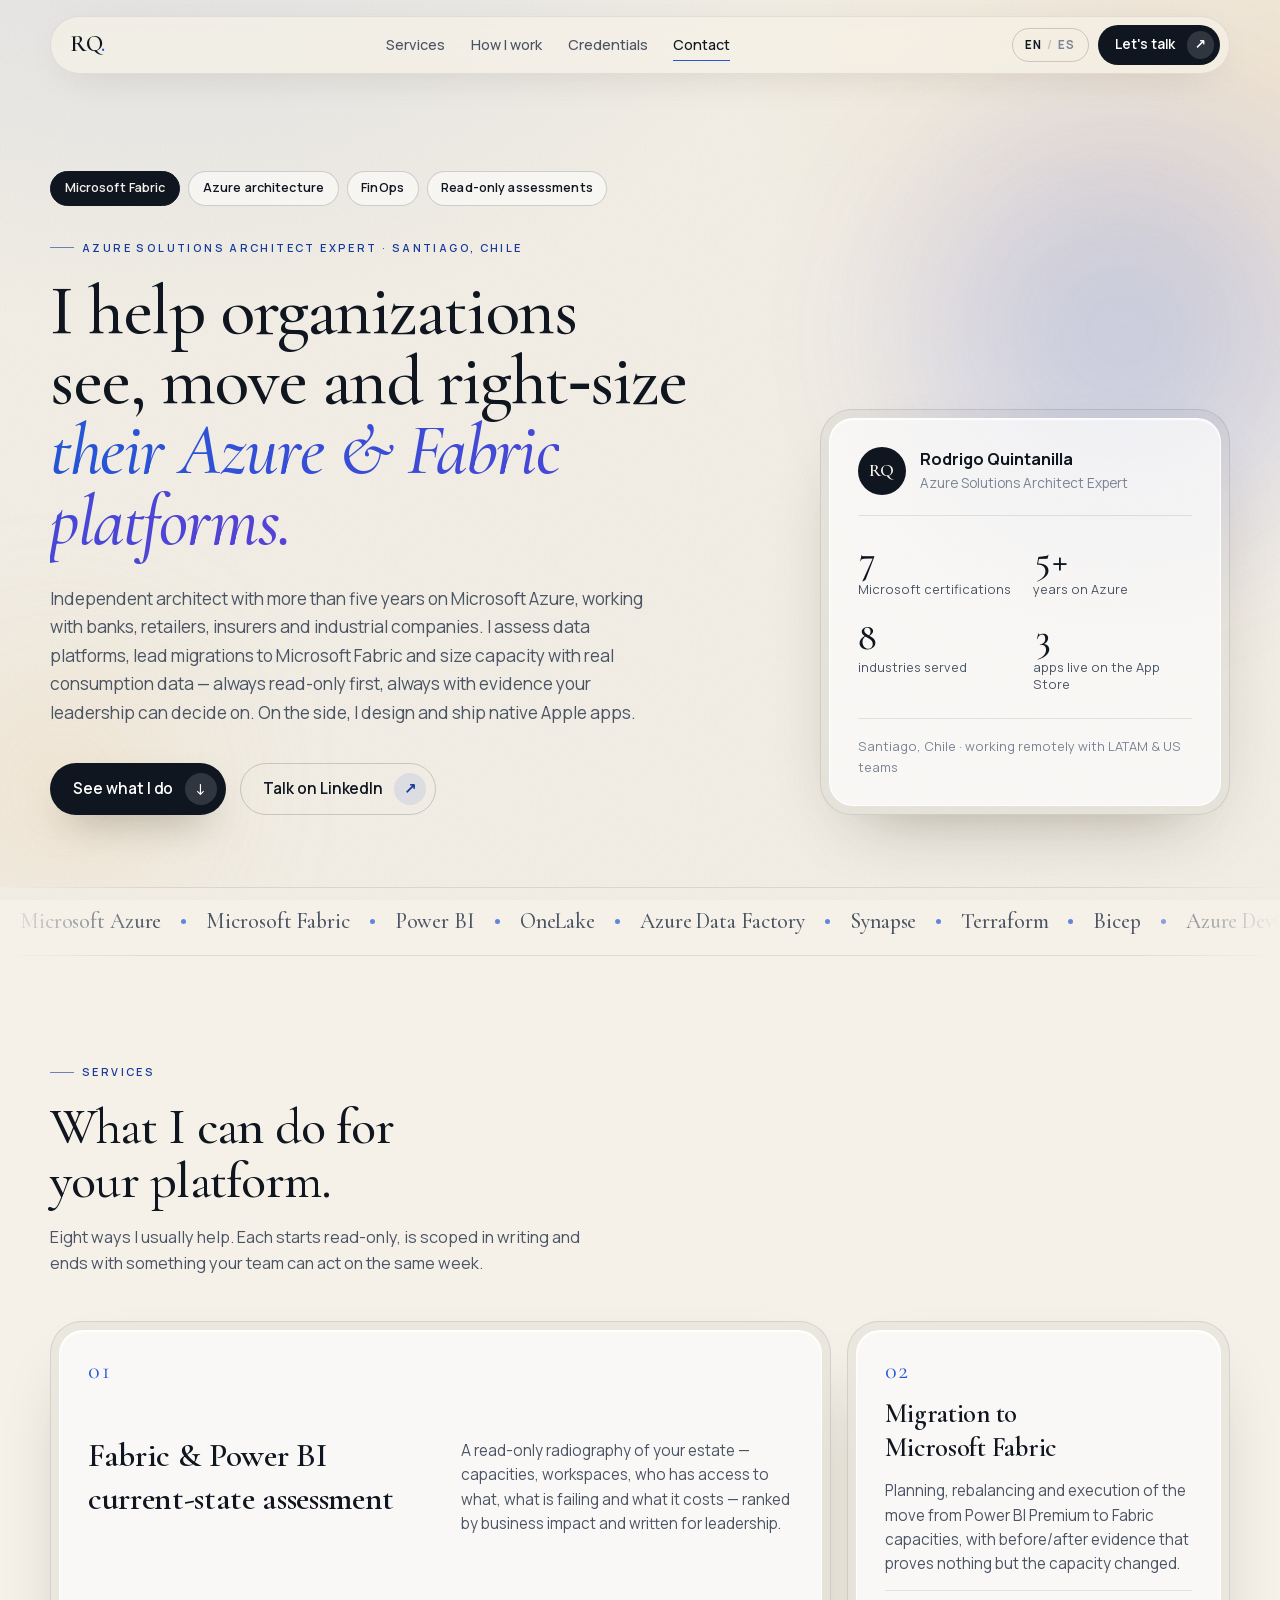
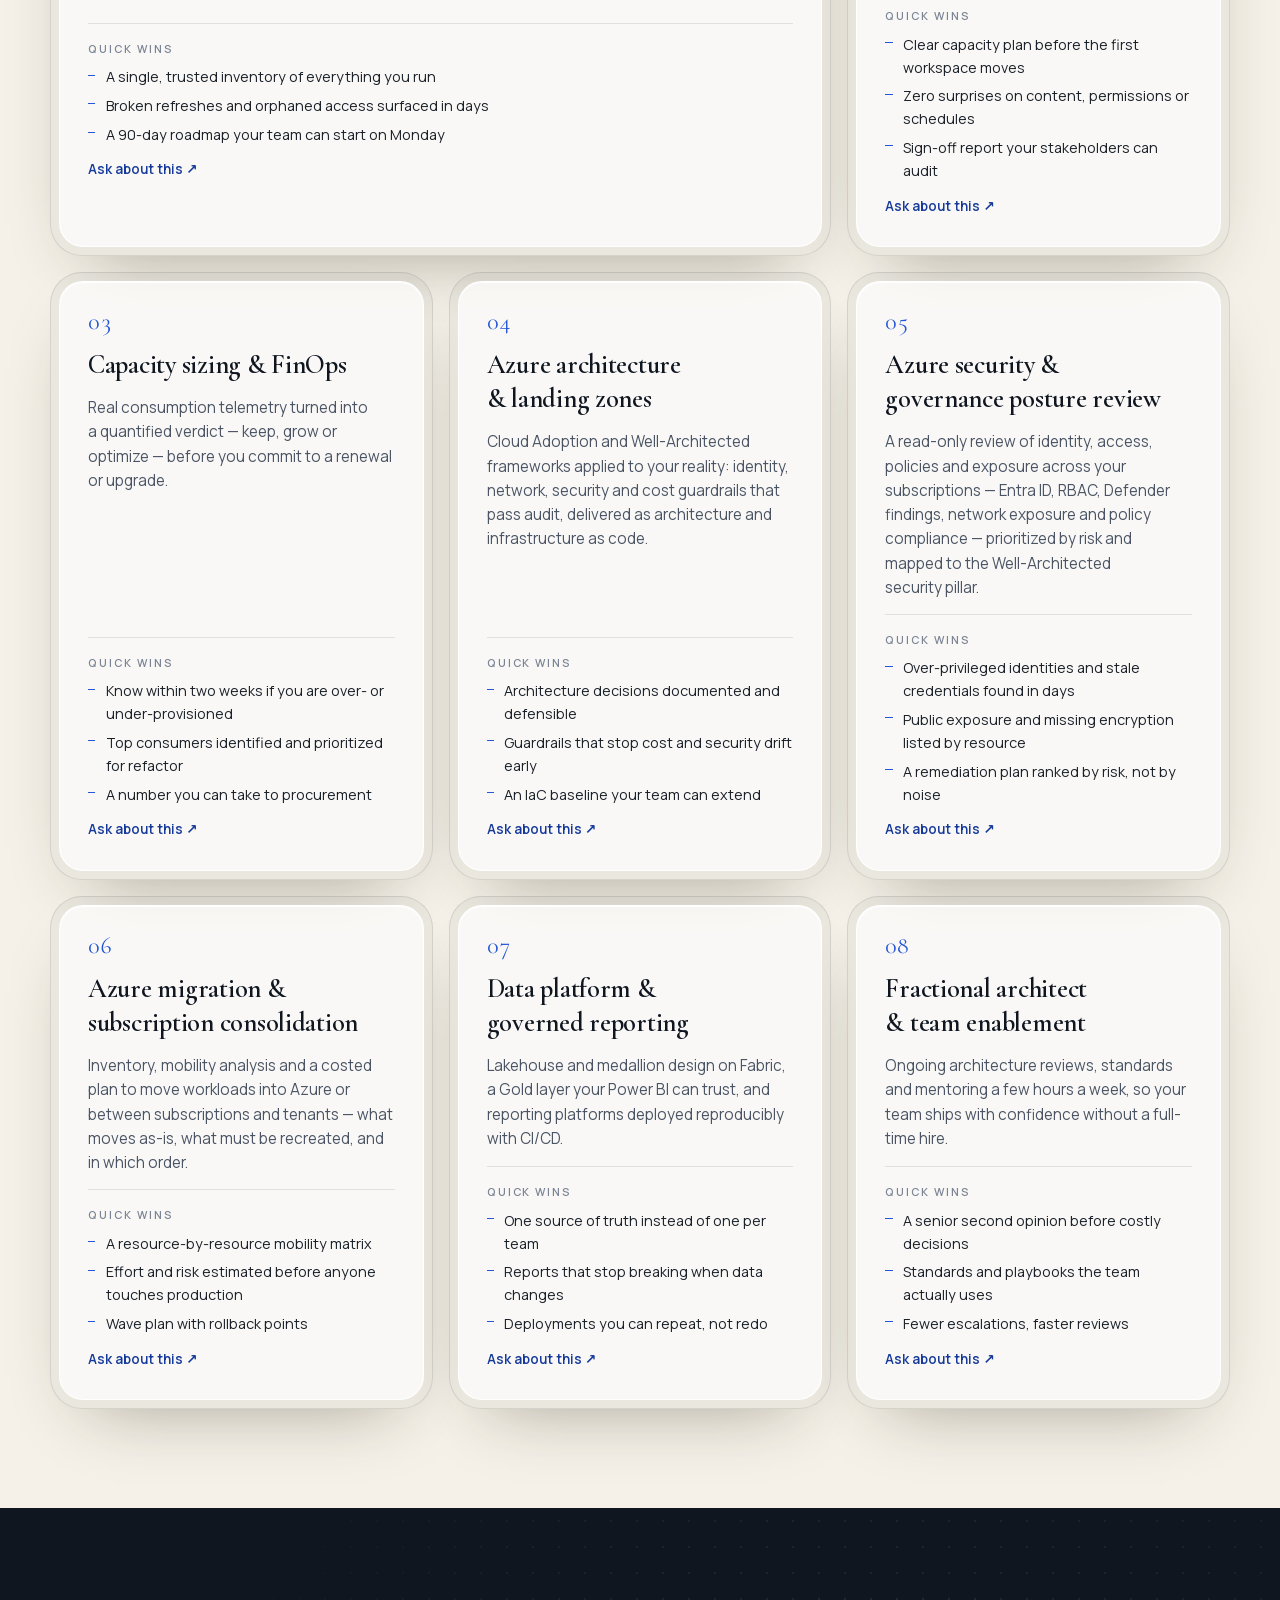
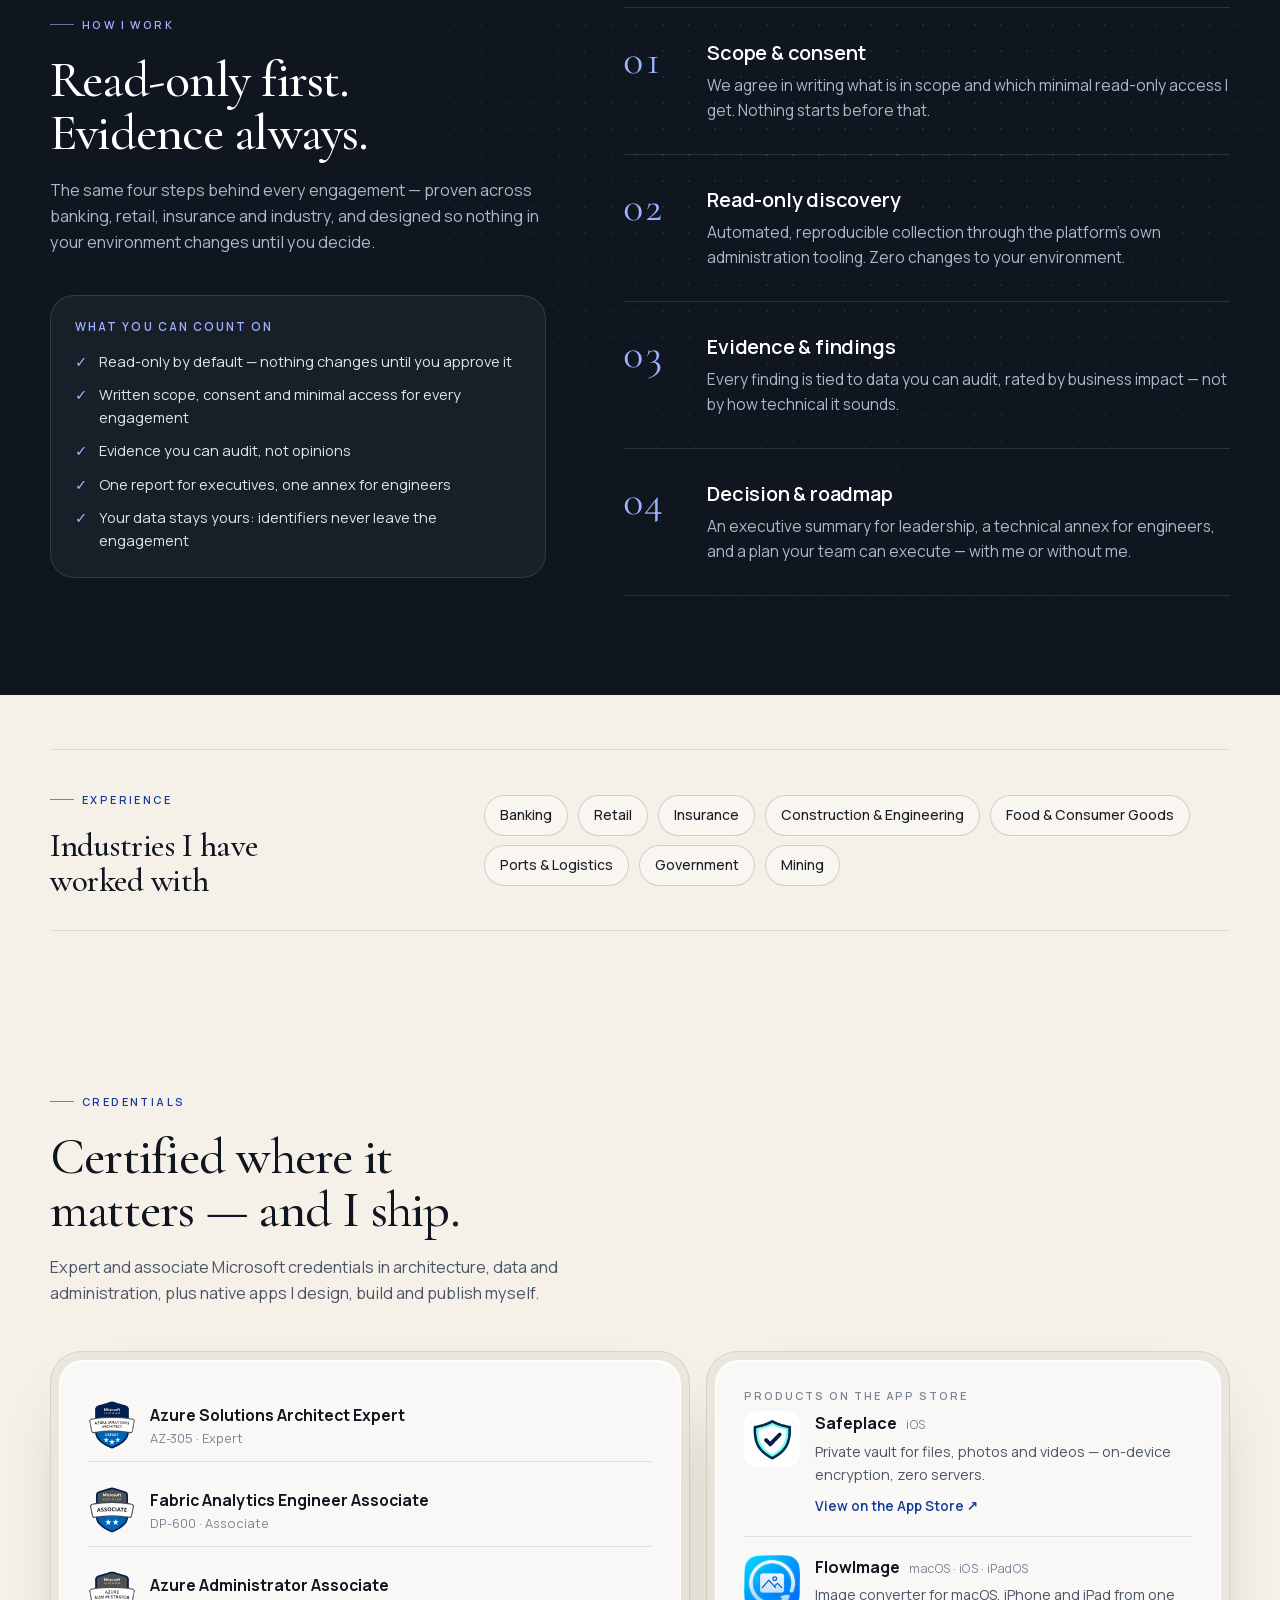
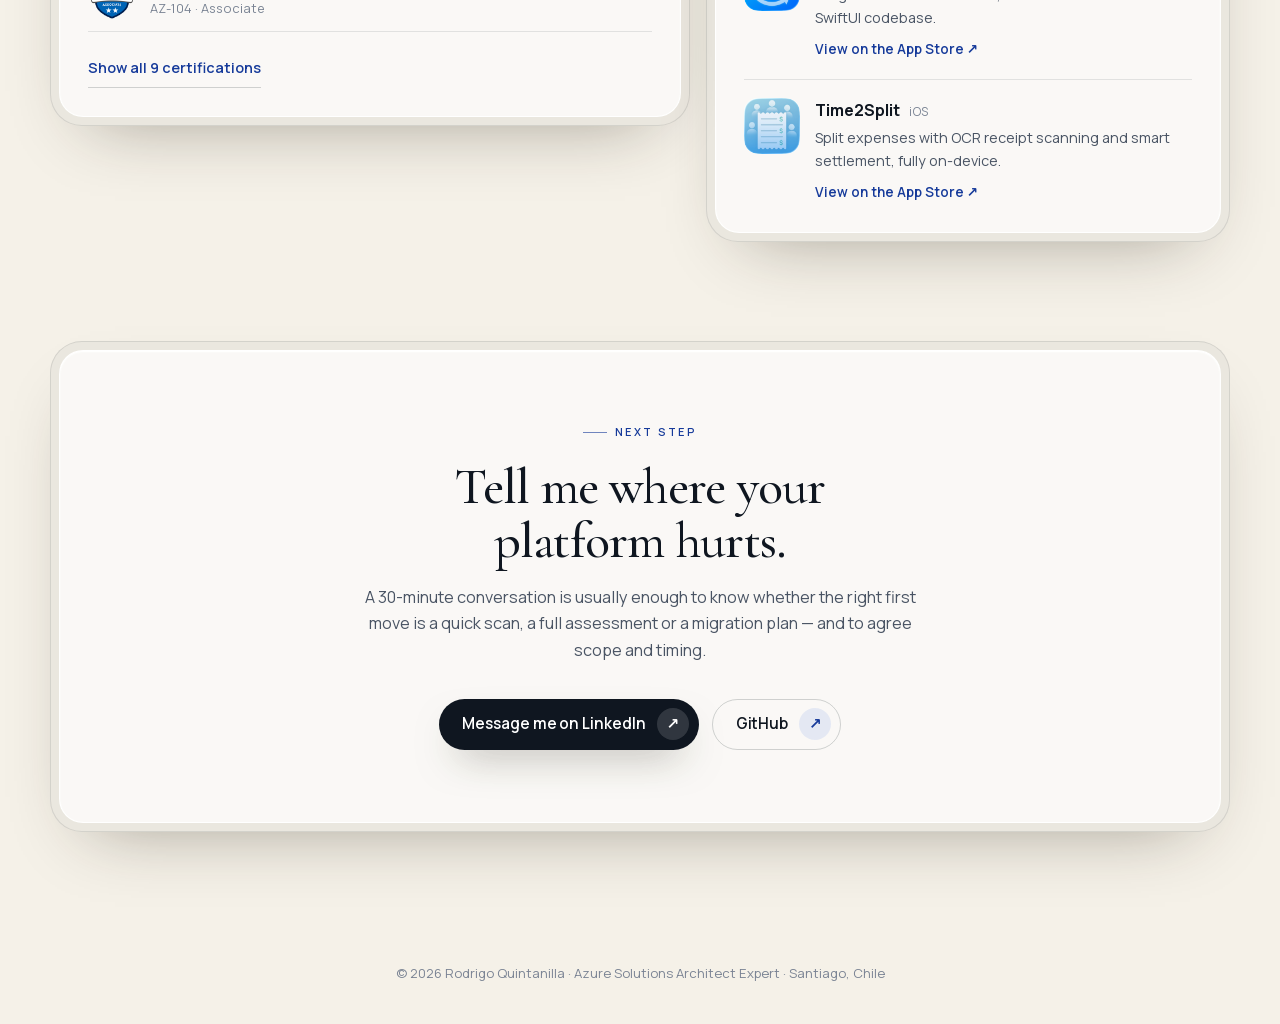
==== commit f8d9f2b1: "Servicios: +2 Azure (seguridad y gobierno; migración y consolidación de suscripciones), renumerados " ====
--- a/docs/index.html
+++ b/docs/index.html
@@ -136,7 +136,7 @@
                 <header class="section-head" data-reveal>
                     <p class="eyebrow" data-i18n="services.eyebrow">Services</p>
                     <h2 data-i18n="services.title">What I can do for your platform.</h2>
-                    <p class="section-sub" data-i18n="services.subtitle">Six ways I usually help. Each starts read-only, is scoped in writing and ends with something your team can act on the same week.</p>
+                    <p class="section-sub" data-i18n="services.subtitle">Eight ways I usually help. Each starts read-only, is scoped in writing and ends with something your team can act on the same week.</p>
                 </header>
                 <div class="services-grid" id="servicesGrid"></div>
             </div>
